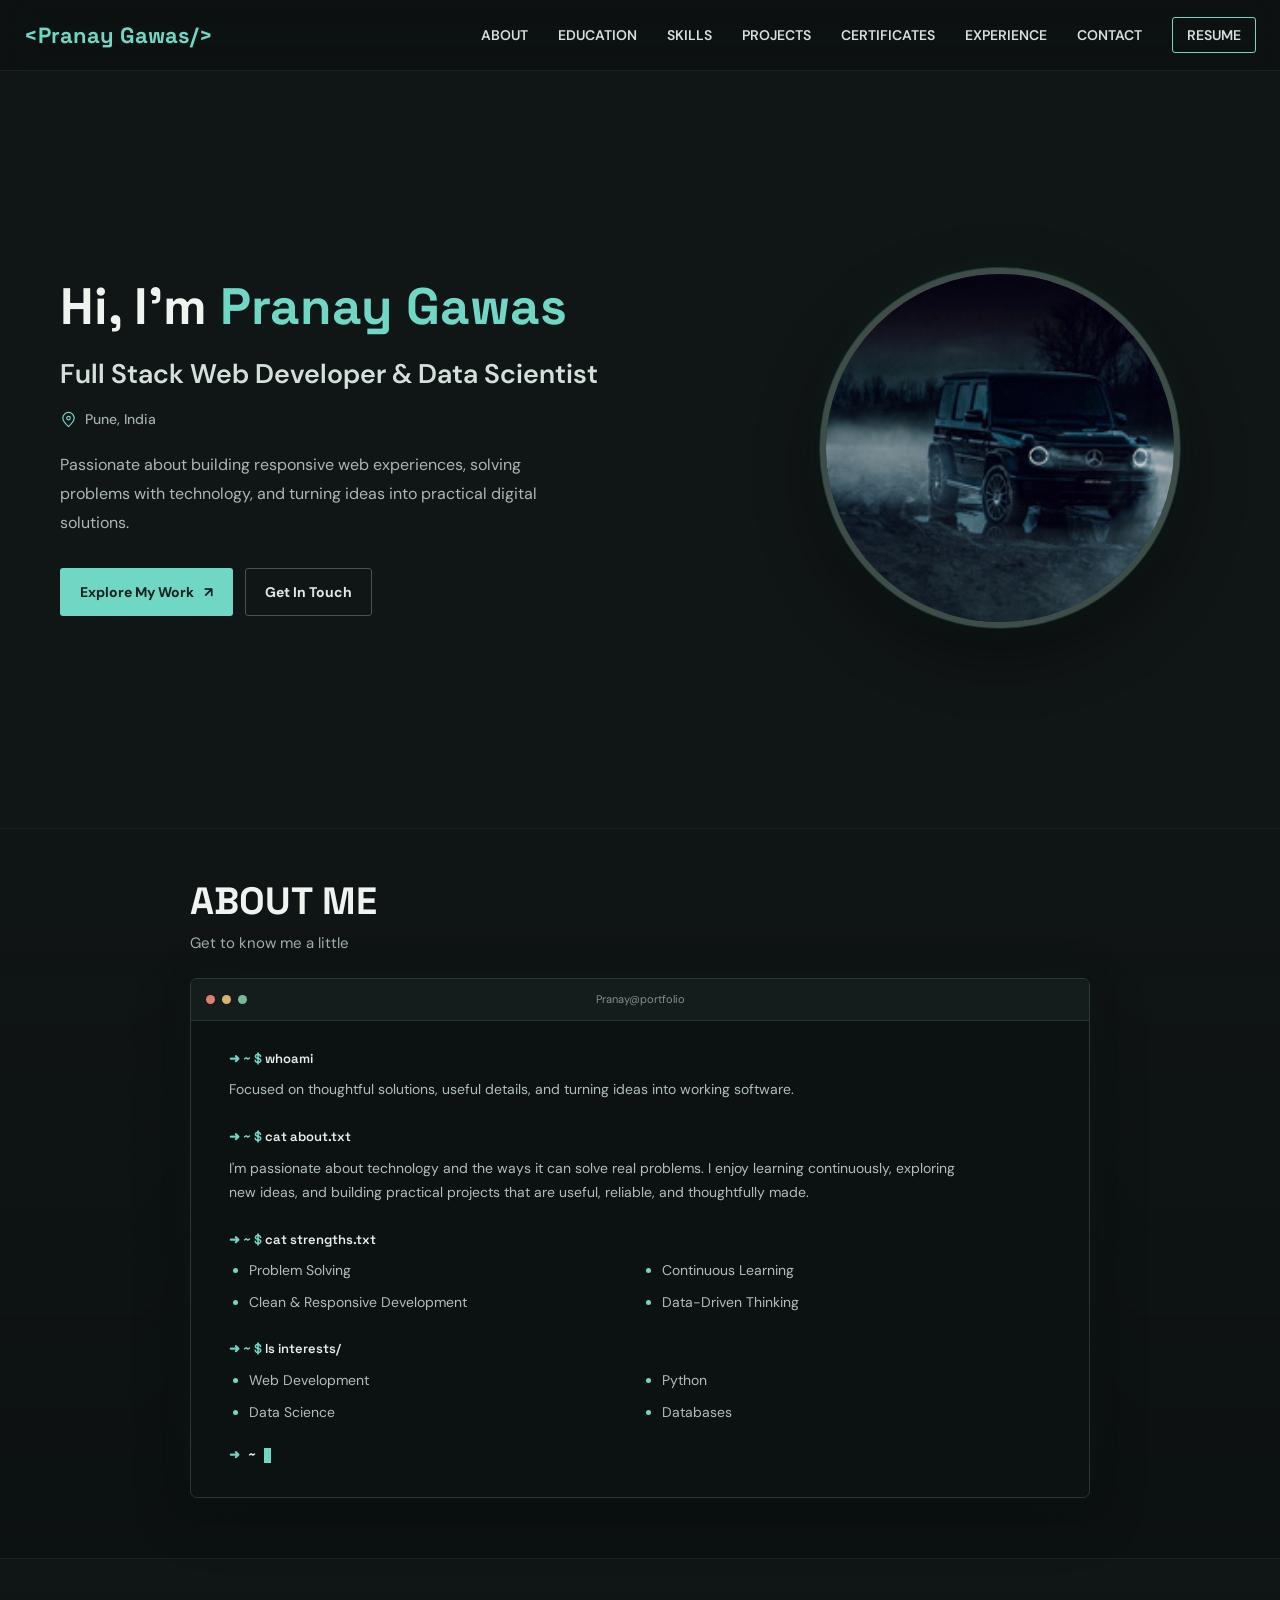
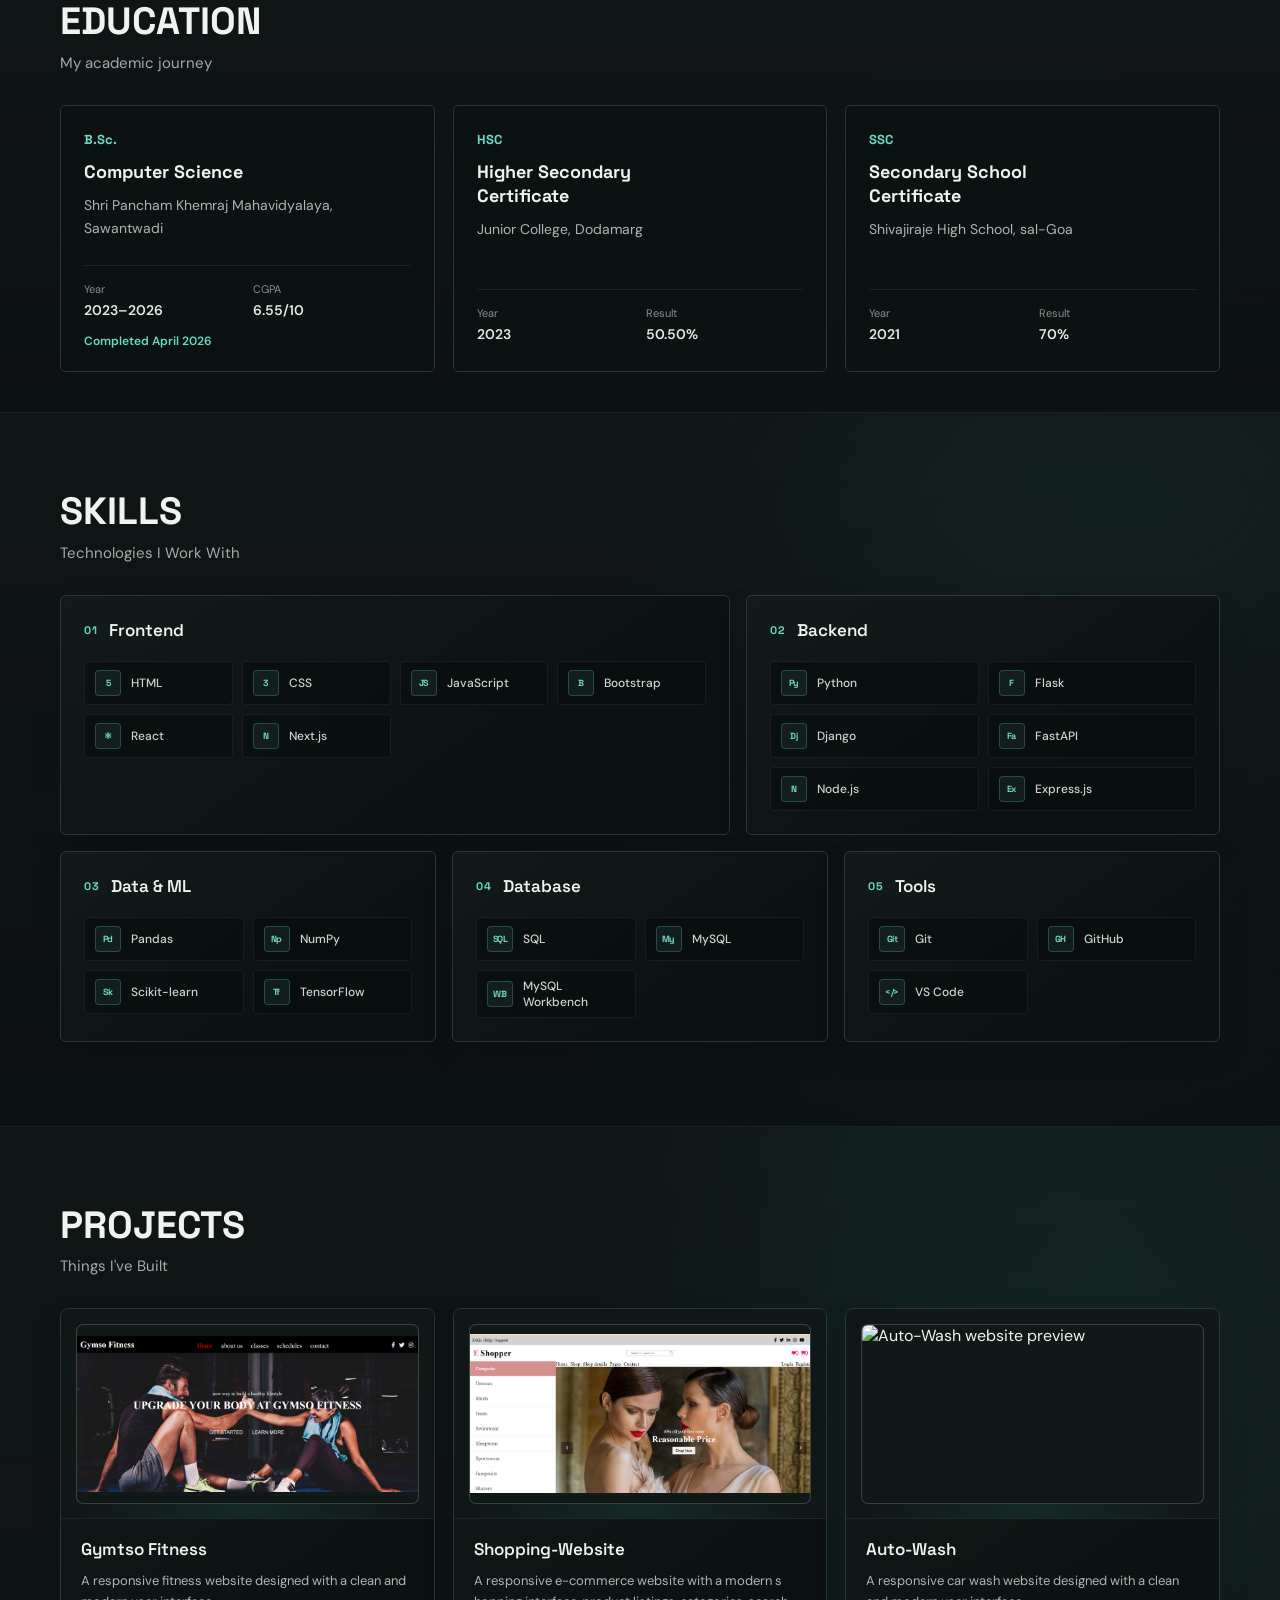
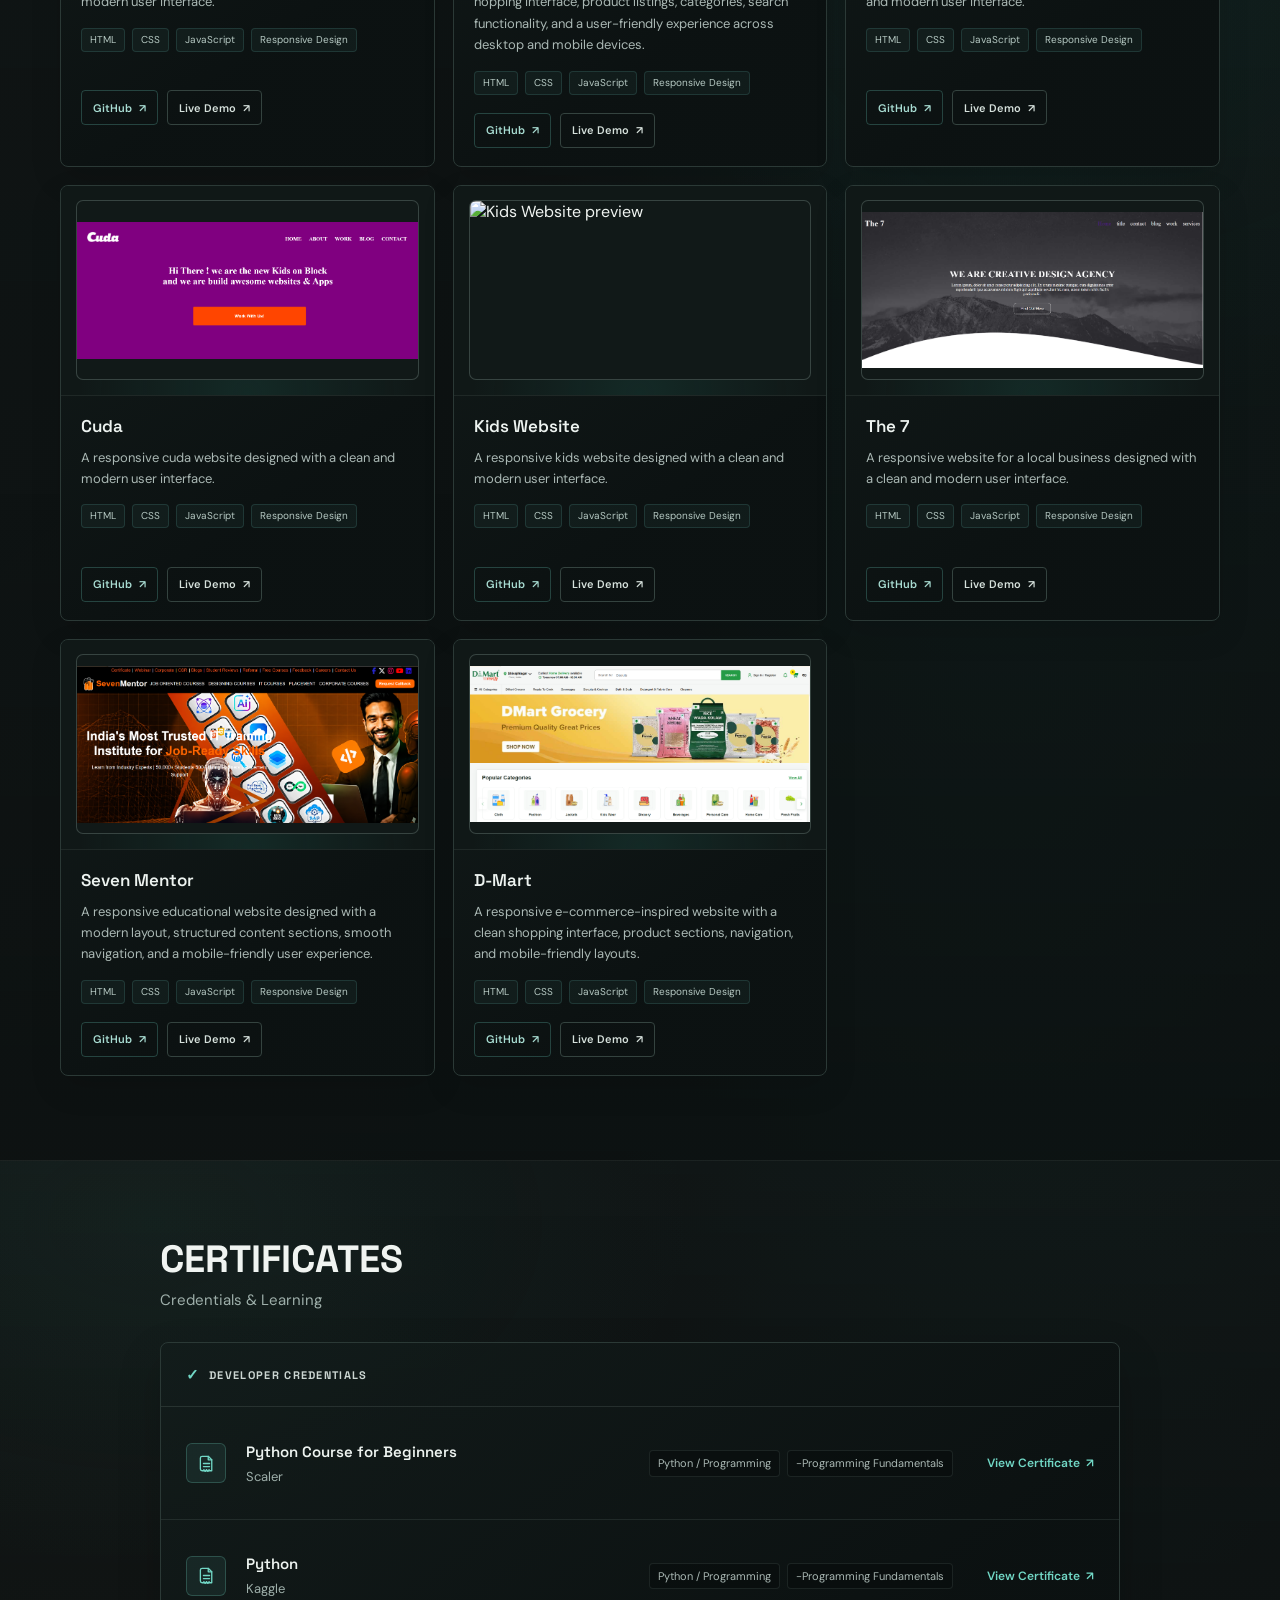
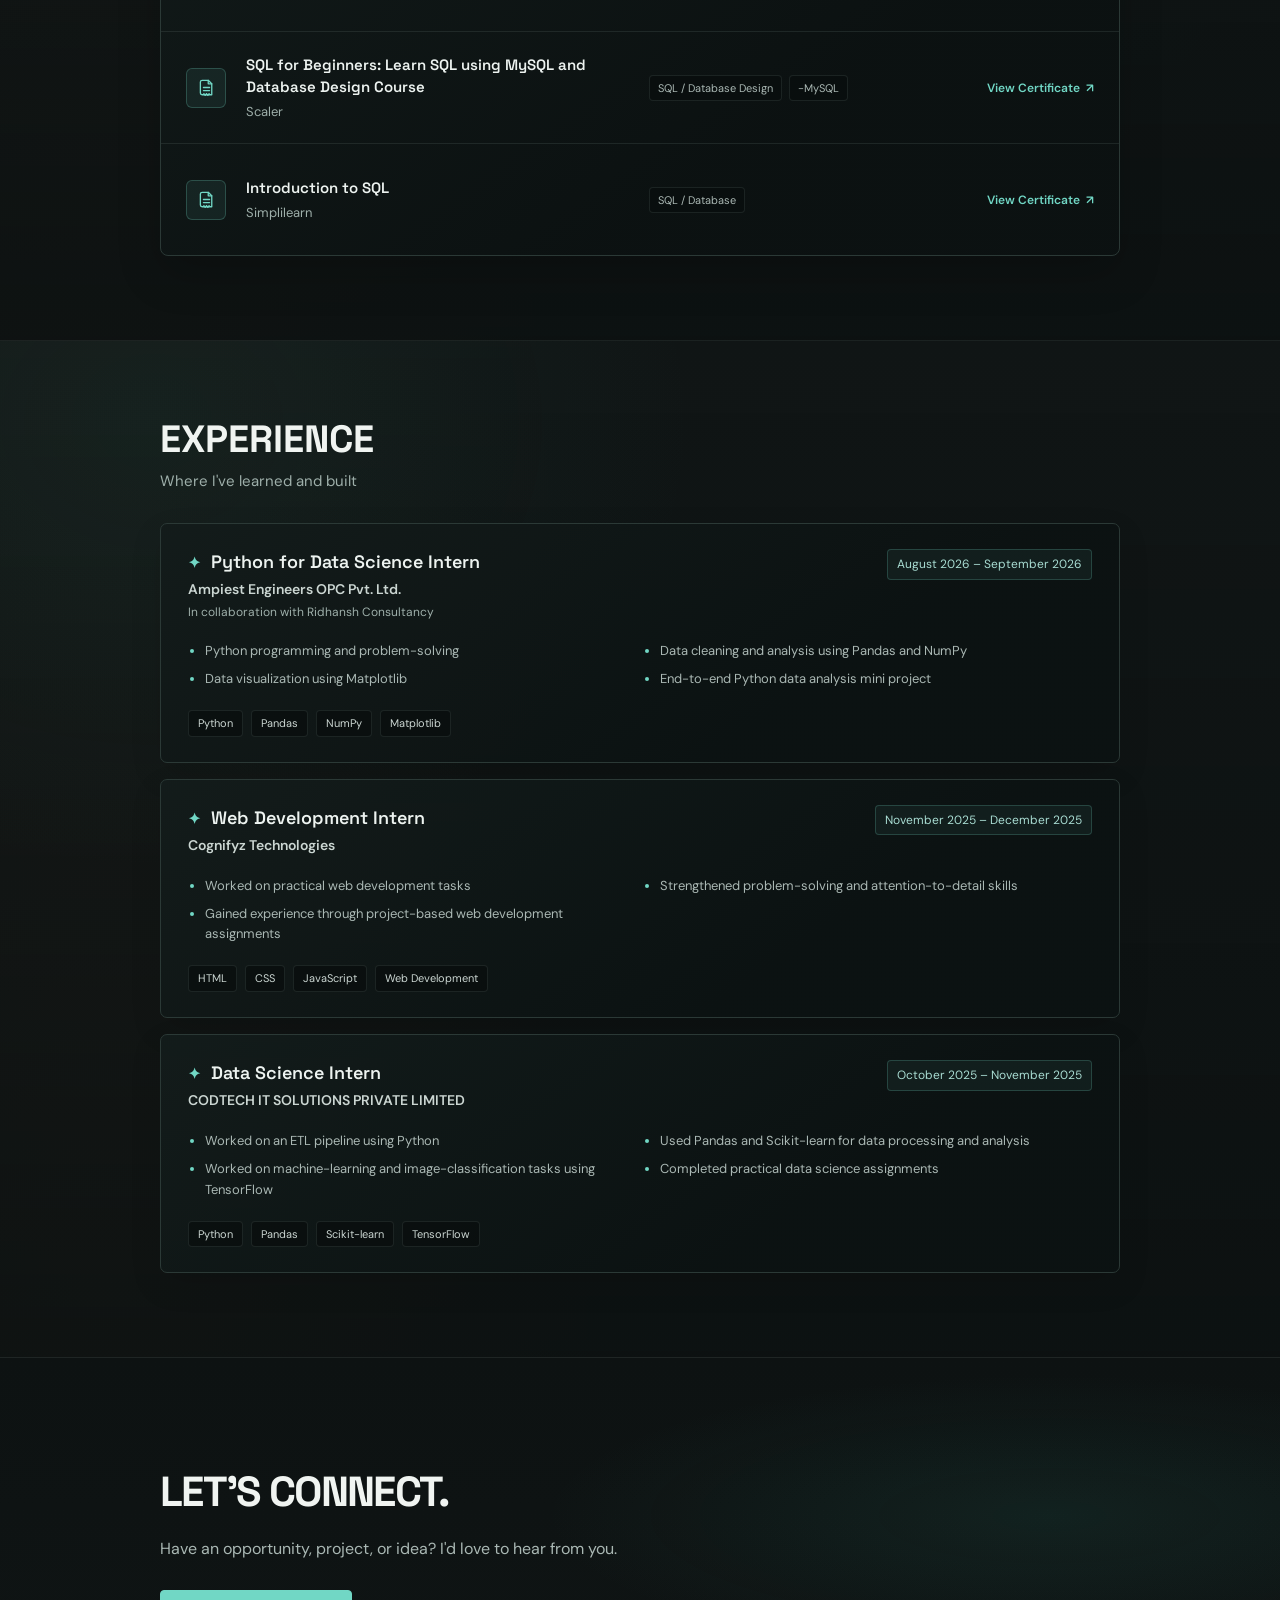
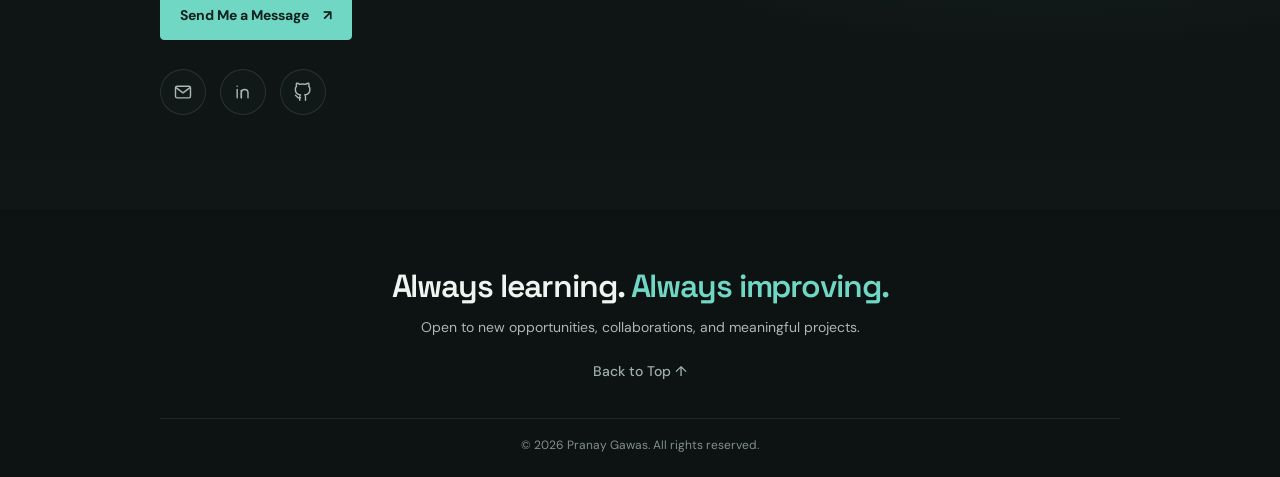
==== index.html @ d8d4eb56 "Add files via upload" ====
<!DOCTYPE html>
<html lang="en">
<head>
    <meta charset="UTF-8">
    <meta name="viewport" content="width=device-width, initial-scale=1.0">
    <title>Pranay Gawas | Full Stack Developer &amp; Data Scientist</title>
    <link rel="stylesheet" href="style.css">
    <link rel="preconnect" href="https://fonts.googleapis.com">
    <link rel="preconnect" href="https://fonts.gstatic.com" crossorigin>
    <link href="https://fonts.googleapis.com/css2?family=DM+Sans:wght@400;500;600;700&family=Space+Grotesk:wght@500;600;700&display=swap" rel="stylesheet">
    <script src="script.js" defer></script>
</head>
<body>
    <header> 
        <nav class="navbar" aria-label="Main navigation">
            <div class="navbar-inner">
                <a class="navbar-brand" href="#home">&lt;Pranay Gawas/&gt;</a>
                <div class="nav-link">
                    <a href="#about">ABOUT</a> 
                    <a href="#education">EDUCATION</a>
                    <a href="#skills">SKILLS</a> 
                    <a href="#projects">PROJECTS</a> 
                    <a href="#certificates">CERTIFICATES</a>
                    <a href="#experience">EXPERIENCE</a> 
                    <a href="#contact">CONTACT</a>
                    <a href="resume.pdf" target="_blank" class="resume-link">RESUME</a> 
                </div>
            </div>
        </nav> 
    </header>
    <main>
        <section class="hero" id="home" aria-labelledby="hero-title">
            <div class="hero-copy">
                <h1 id="hero-title">Hi, I'm <span>Pranay Gawas</span></h1>
                <p class="hero-subtitle">Full Stack Web Developer <span aria-hidden="true">&amp;</span> Data Scientist</p>
                <p class="hero-location">
                    <svg class="location-icon" viewBox="0 0 24 24" aria-hidden="true">
                        <path d="M20 10c0 5-8 12-8 12S4 15 4 10a8 8 0 1 1 16 0Z" />
                        <circle cx="12" cy="10" r="2.5" />
                    </svg>
                    Pune, India
                </p>
                <p class="hero-description">
                    Passionate about building responsive web experiences, solving problems with technology, and turning ideas into practical digital solutions.
                </p>
                <div class="hero-actions">
                    <a class="button button-primary" href="#projects">Explore My Work <span aria-hidden="true">↗</span></a>
                    <a class="button button-secondary" href="#contact">Get In Touch</a>
                </div>
            </div>
            <div class="hero-visual" aria-label="Portrait of Pranay Gawas" role="img">
                <div class="portrait-halo"></div>
                <div class="portrait-frame">
                    <img
                        src="wall.jpg"
                        alt="Professional profile portrait"
                        fetchpriority="high"
                    >
                </div>
                <!-- <span class="portrait-mark" aria-hidden="true"></span> -->
            </div>
        </section>

        <section class="about-section" id="about" aria-labelledby="about-title">
            <div class="about-inner">
                <h2 id="about-title">ABOUT ME</h2>
                <p class="about-subtitle">Get to know me a little</p>
                <div class="terminal-window">
                    <div class="terminal-bar" aria-hidden="true">
                        <span></span>
                        <span></span>
                        <span></span>
                        <p>Pranay@portfolio</p>
                    </div>
                    <div class="terminal-content">
                        <div class="terminal-block">
                            <p class="terminal-command"><span>➜ ~ $</span> whoami</p>
                            <p class="terminal-output">
                                Focused on thoughtful solutions, useful details, and turning ideas into working software.
                            </p>
                        </div>
                        <div class="terminal-block">
                            <p class="terminal-command"><span>➜ ~ $</span> cat about.txt</p>
                            <p class="terminal-output">
                                I'm passionate about technology and the ways it can solve real problems. I enjoy learning continuously, exploring new ideas, and building practical projects that are useful, reliable, and thoughtfully made.
                            </p>
                        </div>
                        <div class="terminal-block">
                            <p class="terminal-command"><span>➜ ~ $</span> cat strengths.txt</p>
                            <ul class="terminal-list">
                                <li>Problem Solving</li>
                                <li>Continuous Learning</li>
                                <li>Clean &amp; Responsive Development</li>
                                <li>Data-Driven Thinking</li>
                            </ul>
                        </div>
                        <div class="terminal-block">
                            <p class="terminal-command"><span>➜ ~ $</span> ls interests/</p>
                            <ul class="terminal-list">
                                <li>Web Development</li>
                                <li>Python</li>
                                <li>Data Science</li>
                                <li>Databases</li>
                            </ul>
                        </div>
                        <p class="terminal-block terminal-prompt"><span aria-hidden="true">➜</span> <span>~</span><span class="terminal-cursor" aria-hidden="true"></span></p>
                    </div>
                </div>
            </div>
        </section>
        
        <section class="education-section" id="education" aria-labelledby="education-title">
            <div class="education-inner">
                <h2 id="education-title">EDUCATION</h2>
                <p class="education-subtitle">My academic journey</p>
                <div class="education-grid">
                        <article class="education-card education-card-featured">
                        <p class="education-level">B.Sc.</p>
                        <h3>Computer Science</h3>
                        <p class="education-institution">Shri Pancham Khemraj Mahavidyalaya, Sawantwadi</p>
                        <div class="education-details">
                            <p><span>Year</span><strong>2023–2026</strong></p>
                            <p><span>CGPA</span><strong>6.55/10</strong></p>
                        </div>
                        <p class="education-completion">Completed April 2026</p>
                    </article>
                          <article class="education-card">
                        <p class="education-level">HSC</p>
                        <h3>Higher Secondary Certificate</h3>
                        <p class="education-institution">Junior College, Dodamarg</p>
                        <div class="education-details">
                            <p><span>Year</span><strong>2023</strong></p>
                            <p><span>Result</span><strong>50.50%</strong></p>
                        </div>
                    </article>
                    <article class="education-card">
                        <p class="education-level">SSC</p>
                        <h3>Secondary School Certificate</h3>
                        <p class="education-institution">Shivajiraje High School, sal-Goa</p>
                        <div class="education-details">
                            <p><span>Year</span><strong>2021</strong></p>
                            <p><span>Result</span><strong>70%</strong></p>
                        </div>
                    </article>    
                </div>
            </div>
        </section>

        <section class="skills-section" id="skills" aria-labelledby="skills-title">
            <div class="skills-inner">
                <div class="skills-heading">
                    <h2 id="skills-title">SKILLS</h2>
                    <p class="skills-subtitle">Technologies I Work With</p>
                </div>
                <div class="skills-grid">
                    <article class="skill-category skill-category-frontend" aria-labelledby="frontend-title">
                        <div class="skill-category-heading">
                            <span class="skill-category-index" aria-hidden="true">01</span>
                            <h3 id="frontend-title">Frontend</h3>
                        </div>
                        <ul class="skill-list">
                            <li class="skill-item"><span class="skill-icon" aria-hidden="true">5</span><span>HTML</span></li>
                            <li class="skill-item"><span class="skill-icon" aria-hidden="true">3</span><span>CSS</span></li>
                            <li class="skill-item"><span class="skill-icon" aria-hidden="true">JS</span><span>JavaScript</span></li>
                            <li class="skill-item"><span class="skill-icon" aria-hidden="true">B</span><span>Bootstrap</span></li>
                            <li class="skill-item"><span class="skill-icon" aria-hidden="true">⚛</span><span>React</span></li>
                            <li class="skill-item"><span class="skill-icon" aria-hidden="true">N</span><span>Next.js</span></li>
                        </ul>
                    </article>
                    <article class="skill-category skill-category-backend" aria-labelledby="backend-title">
                        <div class="skill-category-heading">
                            <span class="skill-category-index" aria-hidden="true">02</span>
                            <h3 id="backend-title">Backend</h3>
                        </div>
                        <ul class="skill-list">
                            <li class="skill-item"><span class="skill-icon" aria-hidden="true">Py</span><span>Python</span></li>
                            <li class="skill-item"><span class="skill-icon" aria-hidden="true">F</span><span>Flask</span></li>
                            <li class="skill-item"><span class="skill-icon" aria-hidden="true">Dj</span><span>Django</span></li>
                            <li class="skill-item"><span class="skill-icon" aria-hidden="true">Fa</span><span>FastAPI</span></li>
                            <li class="skill-item"><span class="skill-icon" aria-hidden="true">N</span><span>Node.js</span></li>
                            <li class="skill-item"><span class="skill-icon" aria-hidden="true">Ex</span><span>Express.js</span></li>
                        </ul>
                    </article>
                    <article class="skill-category skill-category-data" aria-labelledby="data-title">
                        <div class="skill-category-heading">
                            <span class="skill-category-index" aria-hidden="true">03</span>
                            <h3 id="data-title">Data &amp; ML</h3>
                        </div>
                        <ul class="skill-list">
                            <li class="skill-item"><span class="skill-icon" aria-hidden="true">Pd</span><span>Pandas</span></li>
                            <li class="skill-item"><span class="skill-icon" aria-hidden="true">Np</span><span>NumPy</span></li>
                            <li class="skill-item"><span class="skill-icon" aria-hidden="true">Sk</span><span>Scikit-learn</span></li>
                            <li class="skill-item"><span class="skill-icon" aria-hidden="true">Tf</span><span>TensorFlow</span></li>
                        </ul>
                    </article>
                    <article class="skill-category skill-category-database" aria-labelledby="database-title">
                        <div class="skill-category-heading">
                            <span class="skill-category-index" aria-hidden="true">04</span>
                            <h3 id="database-title">Database</h3>
                        </div>
                        <ul class="skill-list">
                            <li class="skill-item"><span class="skill-icon" aria-hidden="true">SQL</span><span>SQL</span></li>
                            <li class="skill-item"><span class="skill-icon" aria-hidden="true">My</span><span>MySQL</span></li>
                            <li class="skill-item"><span class="skill-icon" aria-hidden="true">WB</span><span>MySQL Workbench</span></li>
                        </ul>
                    </article>
                    <article class="skill-category skill-category-tools" aria-labelledby="tools-title">
                        <div class="skill-category-heading">
                            <span class="skill-category-index" aria-hidden="true">05</span>
                            <h3 id="tools-title">Tools</h3>
                        </div>
                        <ul class="skill-list">
                            <li class="skill-item"><span class="skill-icon" aria-hidden="true">Git</span><span>Git</span></li>
                            <li class="skill-item"><span class="skill-icon" aria-hidden="true">GH</span><span>GitHub</span></li>
                            <li class="skill-item"><span class="skill-icon" aria-hidden="true">&lt;/&gt;</span><span>VS Code</span></li>
                        </ul>
                    </article>
                </div>
            </div>
        </section>

        <section class="projects-section" id="projects" aria-labelledby="projects-title">
            <div class="projects-inner">
                <div class="projects-heading">
                    <h2 id="projects-title">PROJECTS</h2>
                    <p class="projects-subtitle">Things I've Built</p>
                </div>
                <div class="projects-grid">
                    <article class="project-card">
                        <div class="project-preview project-preview-gymtso">
                            <img src="img/gymso_fitness.png" alt="Gymtso Fitness website preview" loading="lazy">
                        </div>
                        <div class="project-content">
                            <div class="project-title-row">
                                <h3>Gymtso Fitness</h3>
                            
                            </div>
                            <p>A responsive fitness website designed with a clean and modern user interface.</p>
                            <ul class="project-tags" aria-label="Technologies">
                                <li>HTML</li><li>CSS</li><li>JavaScript</li><li>Responsive Design</li>
                            </ul>
                            <div class="project-actions">
                                <a href="https://github.com/pranay0921/Responsive-web-design/tree/main/Gymtso-Fitnesss" target="_blank" rel="noopener noreferrer">GitHub <span aria-hidden="true">↗</span></a>
                                <a href="https://pranay0921.github.io/Responsive-web-design/Gymtso-Fitnesss/" target="_blank" rel="noopener noreferrer">Live Demo <span aria-hidden="true">↗</span></a>
                            </div>
                        </div>
                    </article>
                    <article class="project-card">
                        <div class="project-preview project-preview-gymtso">
                            <img src="img/shopping-website.png" alt="Shopping Website preview" loading="lazy">
                        </div>
                        <div class="project-content">
                            <div class="project-title-row">
                                <h3>Shopping-Website</h3>
                                
                            </div>
                            <p>A responsive e-commerce website with a modern s
                                hopping interface, product listings, categories, search functionality, and a user-friendly experience across desktop and mobile devices.</p>
                            <ul class="project-tags" aria-label="Technologies">
                                <li>HTML</li><li>CSS</li><li>JavaScript</li><li>Responsive Design</li>
                            </ul>
                            <div class="project-actions">
                                <a href="https://github.com/pranay0921/Responsive-web-design/tree/main/Shopping-website" target="_blank" rel="noopener noreferrer">GitHub <span aria-hidden="true">↗</span></a>
                                <a href="https://pranay0921.github.io/Responsive-web-design/Shopping-website/" target="_blank" rel="noopener noreferrer">Live Demo <span aria-hidden="true">↗</span></a>
                            </div>
                        </div>
                    </article>
                    <article class="project-card">
                        <div class="project-preview project-preview-gymtso">
                            <img src="img/Auto-Wash.png" alt="Auto-Wash website preview" loading="lazy">
                        </div>
                        <div class="project-content">
                            <div class="project-title-row">
                                <h3>Auto-Wash</h3>
                               
                            </div>
                            <p>A responsive car wash website designed with a clean and modern user interface.</p>
                            <ul class="project-tags" aria-label="Technologies">
                                <li>HTML</li><li>CSS</li><li>JavaScript</li><li>Responsive Design</li>
                            </ul>
                            <div class="project-actions">
                                <a href="https://github.com/pranay0921/Responsive-web-design/tree/main/autowash" target="_blank" rel="noopener noreferrer">GitHub <span aria-hidden="true">↗</span></a>
                                <a href="https://pranay0921.github.io/Responsive-web-design/autowash/" target="_blank" rel="noopener noreferrer">Live Demo <span aria-hidden="true">↗</span></a>
                            </div>
                        </div>
                    </article>

                     <article class="project-card">
                        <div class="project-preview project-preview-gymtso">
                            <img src="img/Cuda.png" alt="Cuda website preview" loading="lazy">
                        </div>
                        <div class="project-content">
                            <div class="project-title-row">
                                <h3>Cuda</h3>
                               
                            </div>
                            <p>A responsive cuda website designed with a clean and modern user interface.</p>
                            <ul class="project-tags" aria-label="Technologies">
                                <li>HTML</li><li>CSS</li><li>JavaScript</li><li>Responsive Design</li>
                            </ul>
                            <div class="project-actions">
                                <a href="https://github.com/pranay0921/Responsive-web-design/tree/main/cuda" target="_blank" rel="noopener noreferrer">GitHub <span aria-hidden="true">↗</span></a>
                                <a href="https://pranay0921.github.io/Responsive-web-design/cuda/" target="_blank" rel="noopener noreferrer">Live Demo <span aria-hidden="true">↗</span></a>
                            </div>
                        </div>
                    </article>

                      <article class="project-card">
                        <div class="project-preview project-preview-gymtso">
                            <img src="img/Kids-Website.png" alt="Kids Website preview" loading="lazy">
                        </div>
                        <div class="project-content">
                            <div class="project-title-row">
                                <h3>Kids Website</h3>
                               
                            </div>
                            <p>A responsive kids website designed with a clean and modern user interface.</p>
                            <ul class="project-tags" aria-label="Technologies">
                                <li>HTML</li><li>CSS</li><li>JavaScript</li><li>Responsive Design</li>
                            </ul>
                            <div class="project-actions">
                                <a href="https://github.com/pranay0921/Responsive-web-design/tree/main/kids_website" target="_blank" rel="noopener noreferrer">GitHub <span aria-hidden="true">↗</span></a>
                                <a href="https://pranay0921.github.io/Responsive-web-design/kids_website/" target="_blank" rel="noopener noreferrer">Live Demo <span aria-hidden="true">↗</span></a>
                            </div>
                        </div>
                    </article>

                    
                      <article class="project-card">
                        <div class="project-preview project-preview-gymtso">
                            <img src="img/The-7.png" alt="The 7 preview" loading="lazy">
                        </div>
                        <div class="project-content">
                            <div class="project-title-row">
                                <h3>The 7</h3>
                               
                            </div>
                            <p>A responsive website for a local business designed with a clean and modern user interface.</p>
                            <ul class="project-tags" aria-label="Technologies">
                                <li>HTML</li><li>CSS</li><li>JavaScript</li><li>Responsive Design</li>
                            </ul>
                            <div class="project-actions">
                                <a href="https://github.com/pranay0921/Responsive-web-design/tree/main/The-7" target="_blank" rel="noopener noreferrer">GitHub <span aria-hidden="true">↗</span></a>
                                <a href="https://pranay0921.github.io/Responsive-web-design/The-7/" target="_blank" rel="noopener noreferrer">Live Demo <span aria-hidden="true">↗</span></a>
                            </div>
                        </div>
                    </article>

                          <article class="project-card">
                        <div class="project-preview project-preview-gymtso">
                            <img src="img/seven-mentor.png" alt="Seven Mentor preview" loading="lazy">
                        </div>
                        <div class="project-content">
                            <div class="project-title-row">
                                <h3>Seven Mentor</h3>
                               
                            </div>
                            <p>A responsive educational website designed with a modern layout, structured content sections, smooth navigation, and a mobile-friendly user experience.</p>
                            <ul class="project-tags" aria-label="Technologies">
                                <li>HTML</li><li>CSS</li><li>JavaScript</li><li>Responsive Design</li>
                            </ul>
                            <div class="project-actions">
                                <a href="https://github.com/pranay0921/Responsive-web-design/tree/main/seven_mentor" target="_blank" rel="noopener noreferrer">GitHub <span aria-hidden="true">↗</span></a>
                                <a href="https://pranay0921.github.io/Responsive-web-design/seven_mentor/" target="_blank" rel="noopener noreferrer">Live Demo <span aria-hidden="true">↗</span></a>
                            </div>
                        </div>
                    </article>
                         <article class="project-card">
                        <div class="project-preview project-preview-gymtso">
                            <img src="img/D-mart.png" alt="D-Mart preview" loading="lazy">
                        </div>
                        <div class="project-content">
                            <div class="project-title-row">
                                <h3>D-Mart</h3>
                               
                            </div>
                            <p>A responsive e-commerce-inspired website with a clean shopping interface, product sections, navigation, and mobile-friendly layouts.</p>
                            <ul class="project-tags" aria-label="Technologies">
                                <li>HTML</li><li>CSS</li><li>JavaScript</li><li>Responsive Design</li>
                            </ul>
                            <div class="project-actions">
                                <a href="https://github.com/pranay0921/Responsive-web-design/tree/main/D-mart" target="_blank" rel="noopener noreferrer">GitHub <span aria-hidden="true">↗</span></a>
                                <a href="https://pranay0921.github.io/Responsive-web-design/D-mart/" target="_blank" rel="noopener noreferrer">Live Demo <span aria-hidden="true">↗</span></a>
                            </div>
                        </div>
                    </article>
                </div>
            </div>
        </section>

        <section class="certificates-section" id="certificates" aria-labelledby="certificates-title">
            <div class="certificates-inner">
                <div class="certificates-heading">
                    <h2 id="certificates-title">CERTIFICATES</h2>
                    <p class="certificates-subtitle">Credentials &amp; Learning</p>
                </div>
                <div class="certificates-card">
                    <div class="certificates-card-heading">
                        <span class="credentials-check" aria-hidden="true">✓</span>
                        <h3>DEVELOPER CREDENTIALS</h3>
                    </div>
                    <div class="certificate-list" role="region" aria-label="Certificate list" tabindex="0">
                        <article class="certificate-row">
                            <span class="certificate-icon" aria-hidden="true">
                                <svg viewBox="0 0 24 24" fill="none">
                                    <path d="M7 3.75h7l4 4v12.5H7a2 2 0 0 1-2-2v-12.5a2 2 0 0 1 2-2Z" />
                                    <path d="M14 3.75v4h4M8.5 12h7M8.5 15.5h7" />
                                    <path d="m9 19 1.5 2 1.5-2 1.5 2 1.5-2" />
                                </svg>
                            </span>
                            <div class="certificate-details">
                                <h4>Python Course for Beginners </h4>
                                <p>Scaler</p>
                            </div>
                            <ul class="certificate-tags" aria-label="Technology and topic">
                                <li>Python / Programming</li>
                                <li>-Programming Fundamentals</li>
                            </ul>
                            <a class="certificate-link" href="https://moonshot.scaler.com/s/li/gKNbCs5nh2" target="_blank" rel="noopener noreferrer">
                                View Certificate <span aria-hidden="true">↗</span>
                            </a>
                        </article>
                           <article class="certificate-row">
                            <span class="certificate-icon" aria-hidden="true">
                                <svg viewBox="0 0 24 24" fill="none">
                                    <path d="M7 3.75h7l4 4v12.5H7a2 2 0 0 1-2-2v-12.5a2 2 0 0 1 2-2Z" />
                                    <path d="M14 3.75v4h4M8.5 12h7M8.5 15.5h7" />
                                    <path d="m9 19 1.5 2 1.5-2 1.5 2 1.5-2" />
                                </svg>
                            </span>
                            <div class="certificate-details">
                                <h4>Python</h4>
                                <p>Kaggle</p>
                            </div>
                            <ul class="certificate-tags" aria-label="Technology and topic">
                                <li>Python / Programming</li>
                                <li>-Programming Fundamentals</li>
                            </ul>
                            <a class="certificate-link" href="https://www.kaggle.com/learn/certification/gawaspranay/python" target="_blank" rel="noopener noreferrer">
                                View Certificate <span aria-hidden="true">↗</span>
                            </a>
                        </article>

                           <article class="certificate-row">
                            <span class="certificate-icon" aria-hidden="true">
                                <svg viewBox="0 0 24 24" fill="none">
                                    <path d="M7 3.75h7l4 4v12.5H7a2 2 0 0 1-2-2v-12.5a2 2 0 0 1 2-2Z" />
                                    <path d="M14 3.75v4h4M8.5 12h7M8.5 15.5h7" />
                                    <path d="m9 19 1.5 2 1.5-2 1.5 2 1.5-2" />
                                </svg>
                            </span>
                            <div class="certificate-details">
                                <h4>SQL for Beginners: Learn SQL using MySQL and Database Design Course</h4>
                                <p>Scaler</p>
                            </div>
                            <ul class="certificate-tags" aria-label="Technology and topic">
                                <li>SQL / Database Design</li>
                                <li>-MySQL</li>
                            </ul>
                            <a class="certificate-link" href="https://moonshot.scaler.com/s/li/af3Df8h2Oa" target="_blank" rel="noopener noreferrer">
                                View Certificate <span aria-hidden="true">↗</span>
                            </a>
                        </article>

                        <article class="certificate-row">
                            <span class="certificate-icon" aria-hidden="true">
                                <svg viewBox="0 0 24 24" fill="none">
                                    <path d="M7 3.75h7l4 4v12.5H7a2 2 0 0 1-2-2v-12.5a2 2 0 0 1 2-2Z" />
                                    <path d="M14 3.75v4h4M8.5 12h7M8.5 15.5h7" />
                                    <path d="m9 19 1.5 2 1.5-2 1.5 2 1.5-2" />
                                </svg>
                            </span>
                            <div class="certificate-details">
                                <h4>Introduction to SQL</h4>
                                <p>Simplilearn</p>
                            </div>
                            <ul class="certificate-tags" aria-label="Technology and topic">
                                <li>SQL / Database</li>
                            </ul>
                            <a class="certificate-link" href="https://simpli.app.link/SZ2hgmrVg3b" target="_blank" rel="noopener noreferrer">
                                View Certificate <span aria-hidden="true">↗</span>
                            </a>
                        </article>

                         <article class="certificate-row">
                            <span class="certificate-icon" aria-hidden="true">
                                <svg viewBox="0 0 24 24" fill="none">
                                    <path d="M7 3.75h7l4 4v12.5H7a2 2 0 0 1-2-2v-12.5a2 2 0 0 1 2-2Z" />
                                    <path d="M14 3.75v4h4M8.5 12h7M8.5 15.5h7" />
                                    <path d="m9 19 1.5 2 1.5-2 1.5 2 1.5-2" />
                                </svg>
                            </span>
                            <div class="certificate-details">
                                <h4>Python for Data Science Internship</h4>
                                <p>Ampiest Engineers OPC Pvt. Ltd.</p>
                            </div>
                            <ul class="certificate-tags" aria-label="Technology and topic">
                                <li>Python for Data Science</li>
                                <li>Pandas · NumPy · Matplotlib · Data Analysis</li>
                            </ul>
                            <a class="certificate-link" href="https://www.linkedin.com/in/pranay-gawas-7b9a9a38a/overlay/Position/3036819781/treasury/?profileId=ACoAAF_puP0BUFdfyB2Qv5vhg2QHczv75sZ_tks" target="_blank" rel="noopener noreferrer">
                                View Certificate <span aria-hidden="true">↗</span>
                            </a>
                        </article>
                    </div>
                </div>
            </div>
        </section>

        <section class="experience-section" id="experience" aria-labelledby="experience-title">
            <div class="experience-inner">
                <h2 id="experience-title">EXPERIENCE</h2>
                <p class="experience-subtitle">Where I've learned and built</p>
                <div class="experience-list">
                    <article class="experience-card" aria-labelledby="experience-python-title">
                        <div class="experience-content">
                            <div class="experience-heading">
                                <div>
                                    <h3 id="experience-python-title"><span class="experience-title-mark" aria-hidden="true">✦</span>Python for Data Science Intern</h3>
                                    <p class="experience-organization">Ampiest Engineers OPC Pvt. Ltd.</p>
                                    <p class="experience-collaboration">In collaboration with Ridhansh Consultancy</p>
                                </div>
                                <p class="experience-period">August 2026 – September 2026</p>
                            </div>
                            <ul class="experience-responsibilities">
                                <li>Python programming and problem-solving</li>
                                <li>Data cleaning and analysis using Pandas and NumPy</li>
                                <li>Data visualization using Matplotlib</li>
                                <li>End-to-end Python data analysis mini project</li>
                            </ul>
                            <ul class="experience-technologies" aria-label="Technologies">
                                <li>Python</li>
                                <li>Pandas</li>
                                <li>NumPy</li>
                                <li>Matplotlib</li>
                            </ul>
                        </div>
                    </article>
                    <article class="experience-card" aria-labelledby="experience-web-title">
                        <div class="experience-content">
                            <div class="experience-heading">
                                <div>
                                    <h3 id="experience-web-title"><span class="experience-title-mark" aria-hidden="true">✦</span>Web Development Intern</h3>
                                    <p class="experience-organization">Cognifyz Technologies</p>
                                </div>
                                <p class="experience-period">November 2025 – December 2025</p>
                            </div>
                            <ul class="experience-responsibilities">
                                <li>Worked on practical web development tasks</li>
                                <li>Strengthened problem-solving and attention-to-detail skills</li>
                                <li>Gained experience through project-based web development assignments</li>
                            </ul>
                            <ul class="experience-technologies" aria-label="Technologies">
                                <li>HTML</li>
                                <li>CSS</li>
                                <li>JavaScript</li>
                                <li>Web Development</li>
                            </ul>
                        </div>
                    </article>
                    <article class="experience-card" aria-labelledby="experience-data-title">
                        <div class="experience-content">
                            <div class="experience-heading">
                                <div>
                                    <h3 id="experience-data-title"><span class="experience-title-mark" aria-hidden="true">✦</span>Data Science Intern</h3>
                                    <p class="experience-organization">CODTECH IT SOLUTIONS PRIVATE LIMITED</p>
                                </div>
                                <p class="experience-period">October 2025 – November 2025</p>
                            </div>
                            <ul class="experience-responsibilities">
                                <li>Worked on an ETL pipeline using Python</li>
                                <li>Used Pandas and Scikit-learn for data processing and analysis</li>
                                <li>Worked on machine-learning and image-classification tasks using TensorFlow</li>
                                <li>Completed practical data science assignments</li>
                            </ul>
                            <ul class="experience-technologies" aria-label="Technologies">
                                <li>Python</li>
                                <li>Pandas</li>
                                <li>Scikit-learn</li>
                                <li>TensorFlow</li>
                            </ul>
                        </div>
                    </article>
                </div>
            </div>
        </section>

        <section class="contact-section" id="contact" aria-labelledby="contact-title">
            <div class="contact-inner">
                <div class="contact-layout">
                    <div class="contact-copy">
                        <h2 id="contact-title">LET'S CONNECT.</h2>
                        <p>Have an opportunity, project, or idea? I'd love to hear from you.</p>
                        <a class="contact-button" href="mailto:gawaspranay09@gmail.com">
                            Send Me a Message <span aria-hidden="true">↗</span>
                        </a>
                        <nav class="contact-links" aria-label="Contact links">
                            <a class="contact-icon-link" href="mailto:gawaspranay09@gmail.com" aria-label="Email Pranay" title="Email">
                                <svg viewBox="0 0 24 24" aria-hidden="true">
                                    <rect x="3" y="5" width="18" height="14" rx="2" />
                                    <path d="m4 7 8 6 8-6" />
                                </svg>
                
                            </a>
                            <a class="contact-icon-link" href="https://www.linkedin.com/in/pranay-gawas-7b9a9a38a" target="_blank" rel="noopener noreferrer" aria-label="LinkedIn profile" title="LinkedIn">
                                <svg viewBox="0 0 24 24" aria-hidden="true">
                                    <path d="M5 9v10" />
                                    <path d="M5 5v.01" />
                                    <path d="M10 19v-6a4 4 0 0 1 8 0v6" />
                                    <path d="M10 10v9" />
                                </svg>
                            
                            </a>
                            <a class="contact-icon-link" href="https://github.com/pranay0921" target="_blank" rel="noopener noreferrer" aria-label="GitHub profile" title="GitHub">
                                <svg viewBox="0 0 24 24" aria-hidden="true">
                                    <path d="M9 19c-4.3 1.4-4.3-2.5-6-3m12 6v-3.9a3.4 3.4 0 0 0-.9-2.7c3-.3 6.2-1.5 6.2-6.7a5.2 5.2 0 0 0-1.4-3.6 4.8 4.8 0 0 0-.1-3.6s-1.2-.4-3.8 1.4a13.2 13.2 0 0 0-6.9 0C5.5 1.1 4.3 1.5 4.3 1.5a4.8 4.8 0 0 0-.1 3.6 5.2 5.2 0 0 0-1.4 3.6c0 5.2 3.2 6.4 6.2 6.7a3.4 3.4 0 0 0-.9 2.7V22" />
                                </svg>
    
                            </a>
                        </nav>
                    </div>
                </div>
                <!-- <div class="contact-footer">
                    <span>Pranay Gawas</span>
                    <span>Thanks for stopping by.</span>
                </div> -->
            </div>
        </section>
    </main>
    <footer class="site-footer" aria-labelledby="footer-title">
        <div class="site-footer-inner">
            <div class="site-footer-content">
                <div>
                    <h2 id="footer-title">Always learning. <span>Always improving.</span></h2>
                    <p>Open to new opportunities, collaborations, and meaningful projects.</p>
                </div>
                <a class="back-to-top" href="#home">Back to Top <span aria-hidden="true">↑</span></a>
            </div>
            <div class="site-footer-bottom">
                <p>© 2026 Pranay Gawas. All rights reserved.</p>
            </div>
        </div>
    </footer>
</body>
</html>
---- style.css ----
* {
    margin: 0;
    padding: 0;
    box-sizing: border-box;
}

html {
    scroll-behavior: smooth;
    scroll-padding-top: 82px;
}

body {
    min-width: 320px;
    min-height: 100vh;
    padding-top: 68px;
    background:
        radial-gradient(ellipse at 78% 48%, rgb(13 104 92 / 17%), transparent 34%),
        radial-gradient(ellipse at 8% 92%, rgb(163 106 63 / 8%), transparent 30%),
        #101515;
    color: #f0f4f1;
    font-family: "DM Sans", sans-serif;
}

.navbar {
    position: fixed;
    inset: 0 0 auto;
    z-index: 1000;
    background-color: rgb(12 17 17 / 86%);
    border-bottom: 1px solid rgb(198 220 213 / 8%);
    backdrop-filter: blur(14px);
    -webkit-backdrop-filter: blur(14px);
    transition: background-color 220ms ease, box-shadow 220ms ease, border-color 220ms ease;
}

.navbar.is-scrolled {
    background-color: rgb(8 12 12 / 95%);
    border-bottom-color: rgb(198 220 213 / 13%);
    box-shadow: 0 8px 24px rgb(0 0 0 / 22%);
}

.navbar-inner {
    display: flex;
    align-items: center;
    justify-content: space-between;
    gap: 24px;
    width: min(100%, 1440px);
    margin: 0 auto;
}

.navbar-brand {
    flex: 0 0 auto;
    color: #71d7c5;
    font-family: "Space Grotesk", sans-serif;
    font-size: 22px;
    font-weight: 700;
    text-decoration: none;
    white-space: nowrap;
}




.nav-link {
    display: flex;
    flex-direction: column;
    align-items: center;
    gap: 16px;
    padding: 18px 20px;
}

.nav-link a {
    position: relative;
    color: #d6dfdc;
    text-decoration: none;
    font-size: 12px;
    font-weight: 600;
    transition: color 0.2s ease;
}

.nav-link a:hover {
    color: #71d7c5;
}

.nav-link a::after {
    content: "";
    position: absolute;
    left: 0;
    bottom: -5px;
    width: 0;
    height: 2px;
    background-color: #71d7c5;
    transition: width 0.2s ease;
}

.nav-link a:hover::after {
    width: 100%;
}

.nav-link .resume-link {
    padding: 8px 14px;
    border: 1px solid #71d7c5;
    border-radius: 3px;
}

.nav-link .resume-link::after {
    display: none;
}

.nav-link .resume-link:hover {
    background-color: #71d7c5;
    color: #101515;
}

main {
    overflow: hidden;
}

.hero {
    position: relative;
    display: grid;
    grid-template-columns: minmax(0, 1.1fr) minmax(280px, 0.9fr);
    align-items: center;
    gap: clamp(40px, 7vw, 100px);
    width: min(1160px, calc(100% - 64px));
    min-height: min(760px, calc(100vh - 58px));
    margin: 0 auto;
    padding: 72px 0;
}

.hero-copy {
    position: relative;
    z-index: 1;
    animation: copy-enter 700ms ease both;
}

.hero h1 {
    color: #f0f4f1;
    font-family: "Space Grotesk", sans-serif;
    font-size: clamp(30px, 4vw, 56px);
    font-weight: 700;
    line-height: 1.04;
    white-space: nowrap;
}

.hero h1 span {
    color: #71d7c5;
}

.hero-subtitle {
    margin-top: 21px;
    color: #d3dfdb;
    font-size: clamp(20px, 2.2vw, 27px);
    font-weight: 600;
    line-height: 1.4;
}

.hero-location {
    display: flex;
    align-items: center;
    gap: 8px;
    margin-top: 18px;
    color: #9eafaa;
    font-size: 14px;
    font-weight: 500;
}

.location-icon {
    width: 17px;
    height: 17px;
    fill: none;
    stroke: #71d7c5;
    stroke-linecap: round;
    stroke-linejoin: round;
    stroke-width: 1.7;
}

.hero-description {
    max-width: 530px;
    margin-top: 23px;
    color: #aab8b4;
    font-size: 16px;
    line-height: 1.8;
}

.hero-actions {
    display: flex;
    flex-wrap: wrap;
    gap: 12px;
    margin-top: 30px;
}

.button {
    display: inline-flex;
    min-height: 48px;
    align-items: center;
    justify-content: center;
    gap: 10px;
    padding: 0 19px;
    border: 1px solid transparent;
    border-radius: 3px;
    font-size: 14px;
    font-weight: 700;
    text-decoration: none;
    transition: background-color 180ms ease, color 180ms ease, border-color 180ms ease, transform 180ms ease;
}

.button:hover {
    transform: translateY(-2px);
}

.button:focus-visible,
.nav-link a:focus-visible {
    outline: 3px solid #ed9b58;
    outline-offset: 4px;
}

.button-primary {
    background: #71d7c5;
    color: #10201d;
}

.button-primary:hover {
    background: #8be3d2;
}

.button-secondary {
    border-color: #45544f;
    color: #e1e9e6;
}

.button-secondary:hover {
    border-color: #71d7c5;
    color: #71d7c5;
}

.hero-visual {
    position: relative;
    display: grid;
    width: min(100%, 440px);
    aspect-ratio: 1;
    place-items: center;
    justify-self: end;
    animation: portrait-enter 800ms 100ms ease both;
}

.portrait-halo {
    position: absolute;
    inset: 5%;
    border-radius: 50%;
    background: radial-gradient(circle, rgb(37 132 116 / 31%), rgb(34 99 88 / 17%) 55%, transparent 72%);
    filter: blur(8px);
}

.portrait-frame {
    position: relative;
    width: 82%;
    aspect-ratio: 1;
    overflow: hidden;
    border: 6px solid rgb(222 239 233 / 18%);
    border-radius: 50%;
    background: #1c2926;
    box-shadow: 0 24px 64px rgb(0 0 0 / 40%), 0 0 0 1px rgb(113 215 197 / 19%);
}

.portrait-frame img {
    display: block;
    width: 100%;
    height: 100%;
    object-fit: cover;
    object-position: center 38%;
}

.portrait-mark {
    position: absolute;
    right: 6%;
    bottom: 17%;
    width: 18px;
    height: 18px;
    border: 4px solid #101515;
    border-radius: 50%;
    background: #e99b5b;
}

.education-section {
    padding: 40px 10px 40px;
    border-top: 1px solid rgb(198 220 213 / 8%);
    background: linear-gradient(180deg, rgb(16 21 21 / 38%), rgb(11 16 16 / 74%));
}

.education-inner {
    width: min(1160px, 100%);
    margin: 0 auto;
}


.education-section h2 {
    color: #f0f4f1;
    font-family: "Space Grotesk", sans-serif;
    font-size: clamp(28px, 4vw, 38px);
    line-height: 1.2;
}

.education-subtitle {
    margin-top: 8px;
    color: #9eafaa;
    font-size: 15px;
}

.education-grid {
    display: grid;
    grid-template-columns: repeat(3, minmax(0, 1fr));
    align-items: stretch;
    gap: 18px;
    margin-top: 32px;
}

.education-card {
    position: relative;
    min-width: 0;
    padding: 25px 23px 22px;
    border: 1px solid #2b3936;
    border-radius: 5px;
    background: rgb(12 18 18 / 78%);
    scale: 1;
    transition: opacity 600ms ease, transform 600ms ease, scale 300ms ease, border-color 300ms ease, box-shadow 300ms ease;
}

@media (hover: hover) and (pointer: fine) {
    .education-card:hover {
        z-index: 1;
        scale: 1.04;
        border-color: rgb(113 215 197 / 48%);
        box-shadow: inset 0 2px #71d7c5, 0 14px 38px rgb(0 0 0 / 18%), 0 0 22px rgb(113 215 197 / 14%);
    }

    .education-card-featured:hover {
        box-shadow: inset 0 2px #71d7c5, 0 14px 38px rgb(0 0 0 / 18%), 0 0 22px rgb(113 215 197 / 14%);
    }
}

/* .education-card-featured {
    border-color: rgb(113 215 197 / 48%);
    background: linear-gradient(145deg, rgb(21 39 36 / 96%), rgb(12 18 18 / 92%) 68%);
    box-shadow: inset 0 2px #71d7c5, 0 14px 38px rgb(0 0 0 / 18%);
} */

.education-badge {
    position: absolute;
    top: 17px;
    right: 17px;
    padding: 5px 8px;
    border: 1px solid rgb(113 215 197 / 38%);
    border-radius: 2px;
    color: #71d7c5;
    font-size: 10px;
    font-weight: 700;
}

.education-level {
    margin-bottom: 12px;
    color: #71d7c5;
    font-family: "Space Grotesk", sans-serif;
    font-size: 13px;
    font-weight: 700;
}

.education-card h3 {
    max-width: 250px;
    color: #edf3f0;
    font-family: "Space Grotesk", sans-serif;
    font-size: 18px;
    line-height: 1.35;
}

.education-institution {
    min-height: 48px;
    margin-top: 10px;
    color: #aab8b4;
    font-size: 14px;
    line-height: 1.65;
}

.education-details {
    display: grid;
    grid-template-columns: repeat(2, minmax(0, 1fr));
    gap: 12px;
    margin-top: 23px;
    padding-top: 16px;
    border-top: 1px solid rgb(198 220 213 / 10%);
}

.education-details p {
    display: grid;
    gap: 5px;
}

.education-details span {
    color: #82918c;
    font-size: 11px;
}

.education-details strong {
    color: #e1e9e6;
    font-size: 14px;
    font-weight: 600;
}

.education-completion {
    margin-top: 14px;
    color: #71d7c5;
    font-size: 12px;
    font-weight: 600;
}

.motion-ready .education-section:not(.is-visible) .education-card {
    opacity: 0;
    transform: translateX(-28px);
}

.education-section.is-visible .education-card {
    animation: education-card-enter 650ms ease both;
}

.education-section.is-visible .education-card:nth-child(2) {
    animation-delay: 120ms;
}

.education-section.is-visible .education-card:nth-child(3) {
    animation-delay: 240ms;
}

@keyframes education-card-enter {
    from {
        opacity: 0;
        transform: translateX(-28px);
    }
    to {
        opacity: 1;
        transform: translateX(0);
    }
}

.skills-section {
    padding: 76px 32px 84px;
    border-top: 1px solid rgb(198 220 213 / 8%);
    background:
        radial-gradient(ellipse at 88% 12%, rgb(45 137 120 / 9%), transparent 34%),
        linear-gradient(180deg, rgb(16 21 21 / 38%), rgb(11 16 16 / 74%));
}

.skills-inner {
    width: min(1160px, 100%);
    margin: 0 auto;
}

.skills-heading h2 {
    color: #f0f4f1;
    font-family: "Space Grotesk", sans-serif;
    font-size: clamp(28px, 4vw, 38px);
    line-height: 1.2;
}

.skills-subtitle {
    margin-top: 8px;
    color: #9eafaa;
    font-size: 15px;
}

.skills-grid {
    display: grid;
    grid-template-columns: repeat(12, minmax(0, 1fr));
    align-items: stretch;
    gap: 16px;
    margin-top: 32px;
}

.skill-category {
    min-width: 0;
    scale: 1;
    padding: 23px;
    border: 1px solid #2b3936;
    border-radius: 6px;
    background: linear-gradient(145deg, rgb(19 28 27 / 94%), rgb(12 18 18 / 94%) 68%);
    box-shadow: 0 12px 32px rgb(0 0 0 / 10%);
    transition: opacity 650ms ease, transform 650ms ease, scale 250ms ease, border-color 250ms ease, box-shadow 250ms ease;
}

.skill-category-frontend {
    grid-column: span 7;
}

.skill-category-backend {
    grid-column: span 5;
}

.skill-category-data,
.skill-category-database,
.skill-category-tools {
    grid-column: span 4;
}

.skill-category-heading {
    display: flex;
    align-items: center;
    gap: 11px;
    margin-bottom: 20px;
}

.skill-category-index {
    color: #71d7c5;
    font-family: "Space Grotesk", sans-serif;
    font-size: 11px;
    font-weight: 700;
    letter-spacing: 0.08em;
}

.skill-category h3 {
    color: #edf3f0;
    font-family: "Space Grotesk", sans-serif;
    font-size: 17px;
    font-weight: 600;
}

.skill-list {
    display: grid;
    grid-template-columns: repeat(auto-fit, minmax(min(100%, 138px), 1fr));
    gap: 9px;
    padding: 0;
    list-style: none;
}

.skill-item {
    display: flex;
    min-width: 0;
    min-height: 44px;
    align-items: center;
    gap: 10px;
    padding: 7px 10px;
    border: 1px solid rgb(198 220 213 / 8%);
    border-radius: 4px;
    background: rgb(9 14 14 / 64%);
    color: #cbd6d2;
    font-size: 12px;
    font-weight: 500;
    transition: transform 200ms ease, border-color 200ms ease, background-color 200ms ease, box-shadow 200ms ease;
}

.skill-icon {
    display: inline-grid;
    width: 26px;
    height: 26px;
    flex: 0 0 26px;
    place-items: center;
    border: 1px solid rgb(113 215 197 / 24%);
    border-radius: 4px;
    background: rgb(113 215 197 / 8%);
    color: #71d7c5;
    font-family: "Space Grotesk", sans-serif;
    font-size: 9px;
    font-weight: 700;
    letter-spacing: -0.04em;
}

@media (hover: hover) and (pointer: fine) {
    .skill-category:hover {
        z-index: 1;
        scale: 1.02;
        border-color: rgb(113 215 197 / 48%);
        box-shadow: inset 0 2px #71d7c5, 0 16px 38px rgb(0 0 0 / 22%), 0 0 24px rgb(113 215 197 / 11%);
    }

    .skill-item:hover {
        transform: scale(1.035);
        border-color: rgb(113 215 197 / 40%);
        background: rgb(21 39 36 / 86%);
        box-shadow: 0 0 16px rgb(113 215 197 / 9%);
    }
}

.motion-ready .skills-section:not(.is-visible) .skills-heading h2,
.motion-ready .skills-section:not(.is-visible) .skills-subtitle,
.motion-ready .skills-section:not(.is-visible) .skill-category {
    opacity: 0;
    transform: translateX(-24px);
}

.skills-section.is-visible .skills-heading h2,
.skills-section.is-visible .skills-subtitle,
.skills-section.is-visible .skill-category {
    animation: skills-enter 650ms ease both;
}

.skills-section.is-visible .skills-subtitle {
    animation-delay: 90ms;
}

.skills-section.is-visible .skill-category:nth-child(1) {
    animation-delay: 180ms;
}

.skills-section.is-visible .skill-category:nth-child(2) {
    animation-delay: 290ms;
}

.skills-section.is-visible .skill-category:nth-child(3) {
    animation-delay: 400ms;
}

.skills-section.is-visible .skill-category:nth-child(4) {
    animation-delay: 510ms;
}

.skills-section.is-visible .skill-category:nth-child(5) {
    animation-delay: 620ms;
}

.projects-section {
    padding: 76px 32px 84px;
    border-top: 1px solid rgb(198 220 213 / 8%);
    background:
        radial-gradient(ellipse at 88% 12%, rgb(45 137 120 / 9%), transparent 34%),
        linear-gradient(180deg, rgb(16 21 21 / 38%), rgb(11 16 16 / 74%));
}

.projects-inner {
    width: min(1160px, 100%);
    margin: 0 auto;
}

.projects-heading h2 {
    color: #f0f4f1;
    font-family: "Space Grotesk", sans-serif;
    font-size: clamp(28px, 4vw, 38px);
    line-height: 1.2;
}

.projects-subtitle {
    margin-top: 8px;
    color: #9eafaa;
    font-size: 15px;
}

.projects-grid {
    display: grid;
    grid-template-columns: repeat(3, minmax(0, 1fr));
    align-items: stretch;
    gap: 18px;
    margin-top: 32px;
}

.project-card {
    min-width: 0;
    overflow: hidden;
    border: 1px solid #2b3936;
    border-radius: 8px;
    background: linear-gradient(145deg, rgb(19 28 27 / 96%), rgb(12 18 18 / 98%) 68%);
    box-shadow: 0 12px 32px rgb(0 0 0 / 12%);
    transition: opacity 650ms ease, translate 300ms ease, border-color 300ms ease, box-shadow 300ms ease;
}

.project-preview {
    position: relative;
    display: grid;
    height: 210px;
    overflow: hidden;
    place-items: center;
    border-bottom: 1px solid rgb(198 220 213 / 8%);
    background:
        radial-gradient(ellipse at 50% 100%, rgb(37 132 116 / 16%), transparent 64%),
        #101817;
}

.project-preview-gymtso > img {
    display: block;
    width: 92%;
    height: 86%;
    object-fit: contain;
    border: 1px solid rgb(190 218 210 / 22%);
    border-radius: 7px;
    background: #111918;
}

.preview-browser,
.preview-dashboard,
.preview-ml-window {
    position: relative;
    width: 84%;
    height: 77%;
    overflow: hidden;
    border: 1px solid rgb(190 218 210 / 19%);
    border-radius: 7px;
    background: #111918;
    box-shadow: 0 18px 38px rgb(0 0 0 / 32%);
    transition: transform 500ms cubic-bezier(0.2, 0.7, 0.3, 1);
}

.preview-browser-bar {
    position: relative;
    display: flex;
    height: 23px;
    align-items: center;
    gap: 4px;
    padding: 0 9px;
    border-bottom: 1px solid rgb(190 218 210 / 9%);
    background: #18211f;
}

.preview-browser-bar > span {
    width: 5px;
    height: 5px;
    border-radius: 50%;
    background: #e99b5b;
}

.preview-browser-bar > span:nth-child(2) { background: #71d7c5; }
.preview-browser-bar > span:nth-child(3) { background: #82978f; }

.preview-browser-bar i {
    margin-left: auto;
    color: #81928c;
    font-size: 7px;
    font-style: normal;
}

.preview-portfolio-content {
    position: relative;
    z-index: 1;
    display: flex;
    height: calc(100% - 23px);
    flex-direction: column;
    align-items: flex-start;
    justify-content: center;
    padding: 12px 16px;
}

.preview-eyebrow {
    color: #71d7c5;
    font-size: 6px;
    font-weight: 700;
    letter-spacing: 0.15em;
}

.preview-portfolio-content strong {
    margin-top: 7px;
    color: #edf3f0;
    font-family: "Space Grotesk", sans-serif;
    font-size: clamp(15px, 2vw, 23px);
    line-height: 1.15;
}

.preview-portfolio-content strong em {
    color: #71d7c5;
    font-style: normal;
}

.preview-line {
    width: 72px;
    height: 3px;
    margin-top: 8px;
    border-radius: 3px;
    background: linear-gradient(90deg, #71d7c5 70%, rgb(113 215 197 / 12%) 70%);
}

.preview-cta {
    margin-top: 10px;
    padding: 5px 7px;
    border: 1px solid rgb(113 215 197 / 35%);
    border-radius: 3px;
    color: #bcebe1;
    font-size: 7px;
}

.preview-portfolio-orb {
    position: absolute;
    top: 26%;
    right: 10%;
    width: 76px;
    height: 76px;
    border: 1px solid rgb(113 215 197 / 24%);
    border-radius: 50%;
    background: radial-gradient(circle at 35% 30%, rgb(113 215 197 / 28%), rgb(37 132 116 / 8%) 62%, transparent 70%);
    box-shadow: 0 0 22px rgb(113 215 197 / 10%);
}

.project-preview-analytics {
    background:
        radial-gradient(ellipse at 85% 8%, rgb(81 110 177 / 17%), transparent 45%),
        #10151d;
}

.preview-dashboard {
    display: grid;
    grid-template-columns: 29px minmax(0, 1fr);
    border-color: rgb(153 171 208 / 20%);
    background: #121722;
}

.preview-side {
    display: flex;
    flex-direction: column;
    align-items: center;
    gap: 13px;
    padding: 8px 4px;
    border-right: 1px solid rgb(190 203 228 / 9%);
    background: #10141d;
}

.preview-dash-logo {
    color: #9ba9ff;
    font-size: 12px;
}

.preview-side > span:not(:first-child) {
    width: 9px;
    height: 9px;
    border: 1px solid #697387;
    border-radius: 3px;
}

.preview-side .preview-side-active {
    border-color: #a3a8ff;
    background: rgb(137 143 243 / 38%);
}

.preview-dash-main {
    min-width: 0;
    padding: 11px 10px;
}

.preview-dash-top,
.preview-metrics,
.preview-chart-labels {
    display: flex;
    align-items: center;
    justify-content: space-between;
}

.preview-dash-top b {
    color: #e0e5f0;
    font-size: 8px;
}

.preview-dash-top > span {
    padding: 3px 5px;
    border: 1px solid rgb(190 203 228 / 14%);
    border-radius: 3px;
    color: #9ca7bb;
    font-size: 6px;
}

.preview-metrics {
    gap: 6px;
    margin-top: 9px;
}

.preview-metrics i {
    display: flex;
    min-width: 0;
    flex: 1;
    flex-direction: column;
    gap: 3px;
    padding: 5px;
    border: 1px solid rgb(190 203 228 / 10%);
    border-radius: 4px;
    background: rgb(31 38 54 / 55%);
    font-style: normal;
}

.preview-metrics small,
.preview-prediction small {
    color: #8e9ab0;
    font-size: 5px;
    letter-spacing: 0.07em;
}

.preview-metrics b {
    color: #e7eaf3;
    font-size: 9px;
}

.preview-metrics em {
    color: #71d7c5;
    font-size: 6px;
    font-style: normal;
}

.preview-chart {
    position: relative;
    display: flex;
    height: 51px;
    align-items: center;
    justify-content: space-between;
    margin-top: 7px;
    border-bottom: 1px solid rgb(190 203 228 / 11%);
    background: repeating-linear-gradient(to bottom, transparent 0 14px, rgb(190 203 228 / 8%) 15px);
}

.preview-chart > span {
    z-index: 1;
    width: 4px;
    height: 4px;
    border: 1px solid #a3a8ff;
    border-radius: 50%;
    background: #20263b;
}

.preview-chart svg {
    position: absolute;
    inset: 4px 0 0;
    width: 100%;
    height: 90%;
    overflow: visible;
}

.preview-chart path {
    fill: none;
    stroke: #9ca1ff;
    stroke-width: 2;
    vector-effect: non-scaling-stroke;
}

.preview-chart-labels {
    margin-top: 4px;
    color: #778398;
    font-size: 5px;
}

.project-preview-ml {
    background:
        radial-gradient(ellipse at 12% 100%, rgb(222 142 81 / 12%), transparent 56%),
        #171511;
}

.preview-ml-window {
    border-color: rgb(219 172 119 / 20%);
    background: #191714;
}

.preview-ml-header,
.preview-ml-footer {
    display: flex;
    height: 23px;
    align-items: center;
    justify-content: space-between;
    padding: 0 9px;
    border-bottom: 1px solid rgb(219 172 119 / 12%);
    color: #e9c29c;
    font-size: 6px;
    font-weight: 700;
    letter-spacing: 0.06em;
}

.preview-ml-header > span:last-child {
    color: #95a495;
    font-size: 5px;
}

.preview-ml-header i {
    display: inline-block;
    width: 4px;
    height: 4px;
    border-radius: 50%;
    background: #71d7c5;
}

.preview-ml-body {
    display: grid;
    height: calc(100% - 42px);
    grid-template-columns: 1fr 0.8fr;
    align-items: center;
    gap: 8px;
    padding: 7px 10px;
}

.preview-ml-image {
    position: relative;
    height: 76px;
    overflow: hidden;
    border: 1px solid rgb(219 172 119 / 15%);
    border-radius: 4px;
    background: linear-gradient(180deg, #343c3a, #c78148 76%, #664a37);
}

.preview-sun {
    position: absolute;
    top: 12px;
    right: 22px;
    width: 17px;
    height: 17px;
    border-radius: 50%;
    background: #f3bf7d;
    box-shadow: 0 0 15px rgb(243 191 125 / 60%);
}

.preview-hill {
    position: absolute;
    right: -9px;
    bottom: -16px;
    width: 80%;
    height: 54px;
    border-radius: 50% 50% 0 0;
    background: #384e48;
    transform: rotate(-12deg);
}

.preview-hill-back {
    right: 25px;
    bottom: -23px;
    width: 78%;
    background: #526359;
    transform: rotate(14deg);
}

.preview-hill-front {
    z-index: 1;
    bottom: -31px;
    background: #252f2b;
}

.preview-prediction {
    display: flex;
    flex-direction: column;
    gap: 4px;
}

.preview-prediction strong {
    color: #f0e8dd;
    font-family: "Space Grotesk", sans-serif;
    font-size: 11px;
}

.preview-prediction > span {
    display: flex;
    justify-content: space-between;
    color: #a59b8f;
    font-size: 6px;
}

.preview-prediction > span b {
    color: #e5d4c1;
    font-weight: 500;
}

.preview-prediction > i {
    height: 3px;
    overflow: hidden;
    border-radius: 3px;
    background: rgb(190 173 150 / 16%);
}

.preview-prediction > i em {
    display: block;
    width: 95%;
    height: 100%;
    border-radius: inherit;
    background: #e6a76d;
}

.preview-ml-footer {
    height: 19px;
    justify-content: flex-start;
    border-top: 1px solid rgb(219 172 119 / 12%);
    border-bottom: 0;
    color: #938675;
    font-size: 5px;
}

.project-content {
    display: flex;
    min-height: 224px;
    flex-direction: column;
    padding: 19px 20px 18px;
}

.project-title-row {
    display: flex;
    align-items: flex-start;
    justify-content: space-between;
    gap: 10px;
}

.project-title-row h3 {
    color: #edf3f0;
    font-family: "Space Grotesk", sans-serif;
    font-size: 17px;
    font-weight: 600;
    line-height: 1.4;
}



.project-content > p {
    margin-top: 8px;
    color: #aab8b4;
    font-size: 13px;
    line-height: 1.65;
}

.project-tags {
    display: flex;
    flex-wrap: wrap;
    gap: 7px;
    margin-top: 15px;
    padding: 0;
    list-style: none;
}

.project-tags li {
    padding: 5px 8px;
    border: 1px solid rgb(113 215 197 / 15%);
    border-radius: 4px;
    background: rgb(113 215 197 / 5%);
    color: #b6c9c3;
    font-size: 10px;
    line-height: 1.2;
}

.project-actions {
    display: flex;
    gap: 9px;
    margin-top: auto;
    padding-top: 18px;
}

.project-actions a {
    display: inline-flex;
    min-height: 35px;
    align-items: center;
    justify-content: center;
    gap: 7px;
    padding: 0 11px;
    border: 1px solid #34433f;
    border-radius: 4px;
    color: #d6e1dc;
    font-size: 11px;
    font-weight: 600;
    text-decoration: none;
    transition: border-color 200ms ease, background-color 200ms ease, color 200ms ease, box-shadow 200ms ease;
}

.project-actions a:first-child {
    border-color: rgb(113 215 197 / 25%);
    color: #a8dcd2;
}

.project-actions a:focus-visible {
    outline: 2px solid #71d7c5;
    outline-offset: 3px;
}

@media (hover: hover) and (pointer: fine) {
    .project-card:hover {
        z-index: 1;
        translate: 0 -6px;
        border-color: rgb(113 215 197 / 48%);
        box-shadow: inset 0 2px #71d7c5, 0 18px 40px rgb(0 0 0 / 28%), 0 0 26px rgb(113 215 197 / 13%);
    }

    .project-card:hover .project-preview > * {
        transform: scale(1.045);
    }

    .project-actions a:hover {
        border-color: rgb(113 215 197 / 55%);
        background: rgb(113 215 197 / 8%);
        color: #e1f5f0;
        box-shadow: 0 0 16px rgb(113 215 197 / 9%);
    }
}

.motion-ready .projects-section:not(.is-visible) .projects-heading h2,
.motion-ready .projects-section:not(.is-visible) .projects-subtitle,
.motion-ready .projects-section:not(.is-visible) .project-card {
    opacity: 0;
    transform: translateY(20px);
}

.projects-section.is-visible .projects-heading h2,
.projects-section.is-visible .projects-subtitle,
.projects-section.is-visible .project-card {
    animation: projects-enter 650ms ease both;
}

.projects-section.is-visible .projects-subtitle {
    animation-delay: 80ms;
}

.projects-section.is-visible .project-card:nth-child(1) {
    animation-delay: 160ms;
}

.projects-section.is-visible .project-card:nth-child(2) {
    animation-delay: 270ms;
}

.projects-section.is-visible .project-card:nth-child(3) {
    animation-delay: 380ms;
}

@keyframes projects-enter {
    from {
        opacity: 0;
        transform: translateY(20px);
    }
    to {
        opacity: 1;
        transform: translateY(0);
    }
}

.experience-section {
    padding: 76px 32px 84px;
    border-top: 1px solid rgb(198 220 213 / 8%);
    background:
        radial-gradient(ellipse at 12% 8%, rgb(45 137 120 / 9%), transparent 34%),
        linear-gradient(180deg, rgb(16 21 21 / 38%), rgb(11 16 16 / 74%));
}

.certificates-section {
    padding: 76px 32px 84px;
    border-top: 1px solid rgb(198 220 213 / 8%);
    background:
        radial-gradient(ellipse at 12% 8%, rgb(45 137 120 / 9%), transparent 34%),
        linear-gradient(180deg, rgb(16 21 21 / 38%), rgb(11 16 16 / 74%));
}

.certificates-inner {
    width: min(960px, 100%);
    margin: 0 auto;
}

.certificates-heading h2 {
    color: #f0f4f1;
    font-family: "Space Grotesk", sans-serif;
    font-size: clamp(28px, 4vw, 38px);
    line-height: 1.2;
}

.certificates-subtitle {
    margin-top: 8px;
    color: #9eafaa;
    font-size: 15px;
}

.certificates-card {
    margin-top: 32px;
    overflow: hidden;
    border: 1px solid #2b3936;
    border-radius: 8px;
    background: linear-gradient(145deg, rgb(19 28 27 / 96%), rgb(12 18 18 / 96%) 68%);
    box-shadow: 0 18px 44px rgb(0 0 0 / 18%);
    transition: border-color 250ms ease, box-shadow 250ms ease;
}

.certificates-card-heading {
    display: flex;
    min-height: 64px;
    align-items: center;
    gap: 10px;
    padding: 0 25px;
    border-bottom: 1px solid rgb(198 220 213 / 12%);
}

.credentials-check {
    color: #71d7c5;
    font-size: 15px;
    font-weight: 700;
}

.certificates-card-heading h3 {
    color: #cbd6d2;
    font-family: "Space Grotesk", sans-serif;
    font-size: 11px;
    font-weight: 700;
    letter-spacing: 0.12em;
}

.certificate-list {
    height: 448px;
    overflow-x: hidden;
    overflow-y: auto;
    overscroll-behavior-y: contain;
    direction: ltr;
    scroll-behavior: smooth;
    scrollbar-color: rgb(113 215 197 / 58%) rgb(113 215 197 / 7%);
    scrollbar-width: thin;
}

.certificate-list:focus-visible {
    outline: 2px solid #71d7c5;
    outline-offset: -3px;
}

.certificate-list::-webkit-scrollbar {
    width: 8px;
}

.certificate-list::-webkit-scrollbar-track {
    border-radius: 999px;
    background: rgb(113 215 197 / 7%);
}

.certificate-list::-webkit-scrollbar-thumb {
    border: 2px solid #111918;
    border-radius: 999px;
    background: rgb(113 215 197 / 48%);
}

.certificate-list::-webkit-scrollbar-thumb:hover {
    background: rgb(113 215 197 / 72%);
}

.certificate-row {
    display: grid;
    grid-template-columns: 42px minmax(0, 1.2fr) minmax(140px, 1fr) auto;
    align-items: center;
    gap: 18px;
    min-height: 112px;
    padding: 22px 25px;
    direction: ltr;
    transition: background-color 220ms ease, opacity 600ms ease, transform 600ms ease;
}

.certificate-row + .certificate-row {
    border-top: 1px solid rgb(198 220 213 / 10%);
}

.certificate-icon {
    display: grid;
    width: 40px;
    height: 40px;
    place-items: center;
    border: 1px solid rgb(113 215 197 / 24%);
    border-radius: 6px;
    background: rgb(113 215 197 / 8%);
    color: #71d7c5;
}

.certificate-icon svg {
    width: 21px;
    height: 21px;
    stroke: currentColor;
    stroke-linecap: round;
    stroke-linejoin: round;
    stroke-width: 1.5;
}

.certificate-details {
    min-width: 0;
}

.certificate-details h4 {
    color: #edf3f0;
    font-family: "Space Grotesk", sans-serif;
    font-size: 15px;
    font-weight: 600;
    line-height: 1.45;
}

.certificate-details p {
    margin-top: 4px;
    color: #9eafaa;
    font-size: 13px;
    line-height: 1.5;
}

.certificate-tags {
    display: flex;
    flex-wrap: wrap;
    gap: 7px;
    padding: 0;
    list-style: none;
}

.certificate-tags li {
    padding: 5px 8px;
    border: 1px solid rgb(198 220 213 / 10%);
    border-radius: 4px;
    background: rgb(9 14 14 / 64%);
    color: #aab8b4;
    font-size: 11px;
    line-height: 1.3;
}

.certificate-link {
    display: inline-flex;
    align-items: center;
    gap: 6px;
    color: #71d7c5;
    font-size: 12px;
    font-weight: 600;
    text-decoration: none;
    white-space: nowrap;
    transition: color 180ms ease, gap 180ms ease;
}

.certificate-link:focus-visible {
    outline: 2px solid #ed9b58;
    outline-offset: 4px;
}

@media (hover: hover) and (pointer: fine) {
    .certificates-card:hover {
        border-color: rgb(113 215 197 / 34%);
        box-shadow: inset 0 2px #71d7c5, 0 18px 44px rgb(0 0 0 / 22%);
    }

    .certificate-row:hover {
        background: rgb(113 215 197 / 4%);
    }

    .certificate-link:hover {
        gap: 10px;
        color: #a0ecdf;
    }
}

.motion-ready .certificates-section:not(.is-visible) .certificates-card,
.motion-ready .certificates-section:not(.is-visible) .certificate-row {
    opacity: 0;
    transform: translateX(-24px);
}

.certificates-section.is-visible .certificates-card,
.certificates-section.is-visible .certificate-row {
    animation: certificates-enter 650ms ease-out both;
}

.certificates-section.is-visible .certificate-row {
    animation-delay: 140ms;
}

.certificates-section.is-visible .certificate-row:nth-child(2) {
    animation-delay: 250ms;
}

.certificates-section.is-visible .certificate-row:nth-child(3) {
    animation-delay: 360ms;
}

.certificates-section.is-visible .certificate-row:nth-child(4) {
    animation-delay: 470ms;
}

.certificates-section.is-visible .certificate-row:nth-child(5) {
    animation-delay: 580ms;
}

.certificates-section.is-visible .certificate-row:nth-child(6) {
    animation-delay: 690ms;
}

@keyframes certificates-enter {
    from {
        opacity: 0;
        transform: translateX(-24px);
    }
    to {
        opacity: 1;
        transform: translateX(0);
    }
}

.experience-inner {
    width: min(960px, 100%);
    margin: 0 auto;
}

.experience-section h2 {
    color: #f0f4f1;
    font-family: "Space Grotesk", sans-serif;
    font-size: clamp(28px, 4vw, 38px);
    line-height: 1.2;
}

.experience-subtitle {
    margin-top: 8px;
    color: #9eafaa;
    font-size: 15px;
}

.experience-list {
    display: grid;
    gap: 16px;
    margin-top: 32px;
}

.experience-card {
    min-width: 0;
    padding: 25px 27px;
    border: 1px solid #2b3936;
    border-radius: 7px;
    background: linear-gradient(145deg, rgb(19 28 27 / 94%), rgb(12 18 18 / 94%) 68%);
    box-shadow: 0 12px 32px rgb(0 0 0 / 10%);
    transition: border-color 250ms ease, box-shadow 250ms ease, scale 250ms ease;
}

.experience-content {
    min-width: 0;
}

.experience-heading {
    display: flex;
    align-items: flex-start;
    justify-content: space-between;
    gap: 18px;
}

.experience-heading h3 {
    display: flex;
    align-items: baseline;
    gap: 10px;
    color: #edf3f0;
    font-family: "Space Grotesk", sans-serif;
    font-size: 18px;
    font-weight: 600;
    line-height: 1.4;
}

.experience-title-mark {
    flex: 0 0 auto;
    color: #71d7c5;
    font-size: 15px;
}

.experience-organization {
    margin-top: 5px;
    color: #cbd6d2;
    font-size: 14px;
    font-weight: 600;
    line-height: 1.5;
}

.experience-collaboration {
    margin-top: 3px;
    color: #9eafaa;
    font-size: 12px;
    line-height: 1.5;
}

.experience-period {
    flex: 0 0 auto;
    padding: 6px 9px;
    border: 1px solid rgb(113 215 197 / 22%);
    border-radius: 4px;
    background: rgb(113 215 197 / 6%);
    color: #a8dcd2;
    font-size: 12px;
    line-height: 1.4;
    text-align: right;
}

.experience-responsibilities {
    display: grid;
    gap: 7px 22px;
    grid-template-columns: repeat(2, minmax(0, 1fr));
    margin-top: 20px;
    padding-left: 17px;
    color: #aab8b4;
    font-size: 13px;
    line-height: 1.6;
}

.experience-responsibilities li::marker {
    color: #71d7c5;
}

.experience-technologies {
    display: flex;
    flex-wrap: wrap;
    gap: 8px;
    margin-top: 20px;
    padding: 0;
    list-style: none;
}

.experience-technologies li {
    padding: 5px 9px;
    border: 1px solid rgb(198 220 213 / 10%);
    border-radius: 4px;
    background: rgb(9 14 14 / 64%);
    color: #cbd6d2;
    font-size: 11px;
    line-height: 1.35;
    transition: transform 200ms ease, border-color 200ms ease, box-shadow 200ms ease, color 200ms ease;
}

@media (hover: hover) and (pointer: fine) {
    .experience-card:hover {
        z-index: 1;
        scale: 1.015;
        border-color: rgb(113 215 197 / 48%);
        box-shadow: inset 0 2px #71d7c5, 0 16px 38px rgb(0 0 0 / 22%), 0 0 24px rgb(113 215 197 / 11%);
    }

    .experience-technologies li:hover {
        transform: scale(1.05);
        border-color: rgb(113 215 197 / 48%);
        color: #e1f5f0;
        box-shadow: 0 0 14px rgb(113 215 197 / 18%);
    }
}

.motion-ready .experience-section:not(.is-visible) .experience-card {
    opacity: 0;
    transform: translateX(-24px);
}

.experience-section.is-visible .experience-card {
    animation: experience-card-enter 650ms ease-out both;
}

.experience-section.is-visible .experience-card:nth-child(2) {
    animation-delay: 120ms;
}

.experience-section.is-visible .experience-card:nth-child(3) {
    animation-delay: 240ms;
}

.contact-section {
    padding: 88px 32px 30px;
    border-top: 1px solid rgb(198 220 213 / 8%);
    background:
        radial-gradient(ellipse at 82% 35%, rgb(45 137 120 / 12%), transparent 34%),
        linear-gradient(180deg, #0d1212, #101515);
}

.contact-inner {
    width: min(960px, 100%);
    margin: 0 auto;
}

.contact-layout {
    display: grid;
    grid-template-columns: minmax(0, 1fr);
    padding: 24px 0 64px;
}

.contact-copy h2 {
    color: #f0f4f1;
    font-family: "Space Grotesk", sans-serif;
    font-size: clamp(42px, 8vw, 38px);
    line-height: 1.05;
    letter-spacing: -0.04em;
}

.contact-copy > p {
    max-width: 500px;
    margin-top: 20px;
    color: #aab8b4;
    font-size: 16px;
    line-height: 1.8;
}

.contact-button {
    display: inline-flex;
    min-height: 50px;
    align-items: center;
    gap: 10px;
    margin-top: 27px;
    padding: 0 19px;
    border: 1px solid #71d7c5;
    border-radius: 4px;
    background: #71d7c5;
    color: #10201d;
    font-size: 14px;
    font-weight: 700;
    text-decoration: none;
    transition: background-color 180ms ease, color 180ms ease, transform 180ms ease;
}

.contact-button:hover {
    transform: translateY(-2px);
    background: #8be3d2;
}

.contact-button:focus-visible,
.contact-links a:focus-visible {
    outline: 3px solid #ed9b58;
    outline-offset: 4px;
}

.contact-button > span {
    margin-left: 4px;
}

.contact-links {
    display: flex;
    flex-wrap: wrap;
    align-items: center;
    gap: 14px;
    margin-top: 29px;
}

.contact-icon-link {
    position: relative;
    display: inline-flex;
    width: 46px;
    height: 46px;
    align-items: center;
    justify-content: center;
    border: 1px solid rgb(198 220 213 / 13%);
    border-radius: 50%;
    background: rgb(19 28 27 / 72%);
    color: #aab8b4;
    text-decoration: none;
    transition: color 200ms ease, border-color 200ms ease, background-color 200ms ease, box-shadow 200ms ease, transform 200ms ease;
}

.contact-icon-link svg {
    width: 20px;
    height: 20px;
    fill: none;
    stroke: currentColor;
    stroke-linecap: round;
    stroke-linejoin: round;
    stroke-width: 1.7;
}

.contact-icon-link:hover {
    transform: translateY(-3px) scale(1.06);
    border-color: rgb(113 215 197 / 58%);
    background: rgb(113 215 197 / 9%);
    color: #71d7c5;
    box-shadow: 0 0 20px rgb(113 215 197 / 17%);
}

.contact-icon-link:focus-visible {
    outline: 3px solid #ed9b58;
    outline-offset: 4px;
}


.contact-footer {
    display: flex;
    justify-content: space-between;
    gap: 16px;
    padding-top: 18px;
    border-top: 1px solid rgb(198 220 213 / 10%);
    color: #82918c;
    font-size: 12px;
}

.motion-ready .contact-section:not(.is-visible) .contact-layout,
.motion-ready .contact-section:not(.is-visible) .contact-footer {
    opacity: 0;
    transform: translateY(14px);
}

.contact-layout,
.contact-footer {
    transition: opacity 600ms ease, transform 600ms ease;
}

.contact-section.is-visible .contact-layout,
.contact-section.is-visible .contact-footer {
    opacity: 1;
    transform: translateY(0);
}

.site-footer {
    padding: 58px 32px 24px;
    background: #0d1212;
}

.site-footer-inner {
    width: min(960px, 100%);
    margin: 0 auto;
}

.site-footer-content {
    display: flex;
    align-items: center;
    flex-direction: column;
    gap: 22px;
    padding: 0 0 38px;
    text-align: center;
}

.site-footer-content h2 {
    color: #f0f4f1;
    font-family: "Space Grotesk", sans-serif;
    font-size: clamp(24px, 3vw, 32px);
    font-weight: 600;
    letter-spacing: -0.035em;
    line-height: 1.2;
}

.site-footer-content h2 span {
    color: #71d7c5;
}

.site-footer-content p {
    max-width: 560px;
    margin-top: 10px;
    color: #aab8b4;
    font-size: 14px;
    line-height: 1.7;
}

.back-to-top {
    color: #9eafaa;
    font-size: 14px;
    font-weight: 500;
    text-decoration: none;
    transition: color 180ms ease;
}

.back-to-top:hover {
    color: #a0ebdc;
}

.back-to-top:focus-visible {
    outline: 3px solid #ed9b58;
    outline-offset: 5px;
}

.site-footer-bottom {
    padding-top: 18px;
    border-top: 1px solid rgb(198 220 213 / 10%);
    color: #82918c;
    font-size: 12px;
    text-align: center;
}

@keyframes experience-card-enter {
    from {
        opacity: 0;
        transform: translateX(-24px);
    }
    to {
        opacity: 1;
        transform: translateX(0);
    }
}

@keyframes skills-enter {
    from {
        opacity: 0;
        transform: translateX(-24px);
    }
    to {
        opacity: 1;
        transform: translateX(0);
    }
}

.about-section {
    position: relative;
    padding: 50px 32px 60px;
    border-top: 1px solid rgb(198 220 213 / 8%);
    background: linear-gradient(180deg, rgb(16 21 21 / 38%), rgb(11 16 16 / 74%));
}

.about-inner {
    width: min(900px, 100%);
    margin: 0 auto;
}

.about-section h2 {
    color: #f0f4f1;
    font-family: "Space Grotesk", sans-serif;
    font-size: clamp(28px, 4vw, 38px);
    line-height: 1.2;
}

.about-subtitle {
    margin-top: 8px;
    margin-bottom: 25px;
    color: #9eafaa;
    font-size: 15px;
}

.terminal-window {
    overflow: hidden;
    border: 1px solid #2b3936;
    border-radius: 7px;
    background: rgb(12 18 18 / 92%);
    box-shadow: 0 18px 56px rgb(0 0 0 / 25%), 0 0 36px rgb(45 137 120 / 7%);
}

.terminal-bar {
    position: relative;
    display: flex;
    height: 42px;
    align-items: center;
    gap: 7px;
    padding: 0 15px;
    border-bottom: 1px solid #263330;
    background: #151d1c;
}

.terminal-bar > span {
    width: 9px;
    height: 9px;
    border-radius: 50%;
    background: #596660;
}

.terminal-bar > span:first-child {
    background: #db806f;
}

.terminal-bar > span:nth-child(2) {
    background: #d7b36d;
}

.terminal-bar > span:nth-child(3) {
    background: #76b99b;
}

.terminal-bar p {
    position: absolute;
    left: 50%;
    color: #82918c;
    font-size: 11px;
    transform: translateX(-50%);
}

.terminal-content {
    display: grid;
    gap: 24px;
    padding: 27px clamp(18px, 4vw, 38px) 30px;
    color: #d1dbd7;
    font-size: 14px;
    line-height: 1.75;
}

.terminal-block {
    transition: opacity 650ms ease, transform 650ms ease;
}

.terminal-command {
    margin-bottom: 7px;
    color: #e8efec;
    font-family: "Space Grotesk", monospace;
    font-size: 13px;
    font-weight: 600;
}

.terminal-command > span,
.terminal-prompt > span:first-child {
    color: #71d7c5;
}

.terminal-output {
    max-width: 740px;
    color: #b0bfba;
}

.terminal-list {
    display: grid;
    grid-template-columns: repeat(2, minmax(0, 1fr));
    gap: 7px 24px;
    padding-left: 20px;
    color: #b0bfba;
}

.terminal-list li::marker {
    color: #71d7c5;
}

.terminal-prompt {
    display: flex;
    min-height: 24px;
    align-items: center;
    gap: 8px;
    margin-top: -5px;
    color: #e8efec;
    font-family: "Space Grotesk", monospace;
    font-size: 13px;
    font-weight: 600;
}

.terminal-cursor {
    display: inline-block;
    width: 7px;
    height: 15px;
    background: #71d7c5;
    animation: cursor-blink 1.1s steps(2, start) infinite;
}

.motion-ready .about-section:not(.is-visible) .terminal-block {
    opacity: 0;
    transform: translateX(-18px);
}

.about-section.is-visible .terminal-block:nth-child(2) {
    transition-delay: 90ms;
}

.about-section.is-visible .terminal-block:nth-child(3) {
    transition-delay: 180ms;
}

.about-section.is-visible .terminal-block:nth-child(4) {
    transition-delay: 270ms;
}

.about-section.is-visible .terminal-block:nth-child(5) {
    transition-delay: 360ms;
}

@keyframes cursor-blink {
    to { visibility: hidden; }
}

@keyframes copy-enter {
    from { opacity: 0; transform: translateY(14px); }
    to { opacity: 1; transform: translateY(0); }
}

@keyframes portrait-enter {
    from { opacity: 0; transform: translateY(12px) scale(0.98); }
    to { opacity: 1; transform: translateY(0) scale(1); }
}

@media (min-width: 768px) {
    .navbar-inner {
        padding: 0 24px;
    }

    .nav-link {
        flex-direction: row;
        justify-content: flex-end;
        gap: 20px;
        padding: 16px 24px;
    }
}

@media (max-width: 1023px) {
    .navbar-inner {
        gap: 16px;
        padding: 0 16px;
    }

    .nav-link {
        flex: 1 1 auto;
        min-width: 0;
        justify-content: flex-start;
        gap: 18px;
        overflow-x: auto;
        scrollbar-width: none;
    }

    .nav-link::-webkit-scrollbar {
        display: none;
    }

    .nav-link a {
        flex: 0 0 auto;
    }

    .projects-grid {
        grid-template-columns: repeat(2, minmax(0, 1fr));
    }
}

@media (min-width: 1024px) {
    .nav-link {
        gap: 30px;
        padding: 17px 0;
    }

    .nav-link a {
        font-size: 14px;
    }
}

@media (max-width: 1023px) {
    .certificate-list {
        height: 880px;
    }

    .certificate-row {
        min-height: 220px;
        grid-template-columns: 40px minmax(0, 1fr);
        gap: 13px;
        padding: 20px;
    }

    .certificate-tags,
    .certificate-link {
        grid-column: 2;
    }

    .certificate-tags {
        margin-top: -3px;
    }

    .certificate-link {
        justify-self: start;
    }
}

@media (max-width: 767px) {
    .navbar-inner {
        gap: 12px;
        padding: 0 12px;
    }

    .navbar-brand {
        font-size: 12px;
    }

    .nav-link {
        flex-direction: row;
        justify-content: flex-start;
        flex: 1 1 auto;
        min-width: 0;
        flex-wrap: nowrap;
        overflow-x: auto;
        overscroll-behavior-inline: contain;
        scrollbar-width: none;
        padding: 18px 0;
    }

    .nav-link::-webkit-scrollbar {
        display: none;
    }

    .nav-link a {
        flex: 0 0 auto;
    }

    .hero {
        grid-template-columns: minmax(0, 1fr);
        gap: 38px;
        width: min(100% - 40px, 520px);
        min-height: auto;
        padding: 58px 0 46px;
    }

    .hero h1 {
        white-space: normal;
    }

    .hero-visual {
        width: min(76vw, 330px);
        justify-self: center;
        grid-row: 2;
    }

    .about-section {
        padding: 70px 20px 82px;
    }

    .education-section {
        padding: 70px 20px 82px;
    }

    .skills-section {
        padding: 70px 20px 82px;
    }

    .projects-section {
        padding: 70px 20px 82px;
    }

    .experience-section {
        padding: 70px 20px 82px;
    }

    .certificates-section {
        padding: 70px 20px 82px;
    }

    .certificates-card-heading {
        padding: 0 20px;
    }

    .contact-section {
        padding: 70px 20px 24px;
    }

    .contact-layout {
        padding-bottom: 48px;
    }

    .education-grid {
        grid-template-columns: repeat(2, minmax(0, 1fr));
    }

    .projects-grid {
        grid-template-columns: repeat(2, minmax(0, 1fr));
    }

    .skill-category-frontend,
    .skill-category-backend,
    .skill-category-data,
    .skill-category-database,
    .skill-category-tools {
        grid-column: span 6;
    }
}

@media (max-width: 560px) {
    .site-footer {
        padding: 30px 22px 24px;
    }

    .site-footer-content {
        gap: 20px;
        padding-bottom: 30px;
    }

    .contact-copy h2 {
        font-size: clamp(38px, 11vw, 54px);
    }

    .contact-footer {
        flex-direction: column;
        gap: 8px;
    }

    .education-grid {
        grid-template-columns: minmax(0, 1fr);
    }

    .projects-grid {
        grid-template-columns: minmax(0, 1fr);
    }

    .project-preview {
        height: 225px;
    }

    .skills-grid {
        grid-template-columns: minmax(0, 1fr);
    }

    .experience-card {
        padding: 21px 17px;
    }

    .certificate-row {
        padding: 20px 18px;
    }

    .experience-heading {
        flex-direction: column;
        gap: 10px;
    }

    .experience-period {
        text-align: left;
    }

    .experience-responsibilities {
        grid-template-columns: minmax(0, 1fr);
    }

    .skill-category-frontend,
    .skill-category-backend,
    .skill-category-data,
    .skill-category-database,
    .skill-category-tools {
        grid-column: auto;
    }
}

@media (max-width: 420px) {
    .nav-link {
        gap: 13px;
    }

    .nav-link a {
        font-size: 11px;
    }

    .hero h1 {
        font-size: clamp(36px, 9vw, 48px);
    }

    .hero-actions {
        align-items: stretch;
        flex-direction: column;
    }

    .terminal-content {
        gap: 21px;
        font-size: 13px;
    }

    .terminal-list {
        grid-template-columns: minmax(0, 1fr);
        gap: 4px;
    }

    .skill-category {
        padding: 20px 17px;
    }
}

@media (prefers-reduced-motion: reduce) {
    *,
    *::before,
    *::after {
        scroll-behavior: auto !important;
        animation-duration: 0.01ms !important;
        animation-iteration-count: 1 !important;
        transition-duration: 0.01ms !important;
    }

    .motion-ready .about-section:not(.is-visible) .terminal-block {
        opacity: 1;
        transform: none;
    }

    .motion-ready .skills-section:not(.is-visible) .skills-heading h2,
    .motion-ready .skills-section:not(.is-visible) .skills-subtitle,
    .motion-ready .skills-section:not(.is-visible) .skill-category {
        opacity: 1;
        transform: none;
    }

    .motion-ready .experience-section:not(.is-visible) .experience-card {
        opacity: 1;
        transform: none;
    }

    .motion-ready .certificates-section:not(.is-visible) .certificates-card,
    .motion-ready .certificates-section:not(.is-visible) .certificate-row {
        opacity: 1;
        transform: none;
    }

    .motion-ready .projects-section:not(.is-visible) .projects-heading h2,
    .motion-ready .projects-section:not(.is-visible) .projects-subtitle,
    .motion-ready .projects-section:not(.is-visible) .project-card {
        opacity: 1;
        transform: none;
    }

    .motion-ready .contact-section:not(.is-visible) .contact-layout,
    .motion-ready .contact-section:not(.is-visible) .contact-footer {
        opacity: 1;
        transform: none;
    }
}
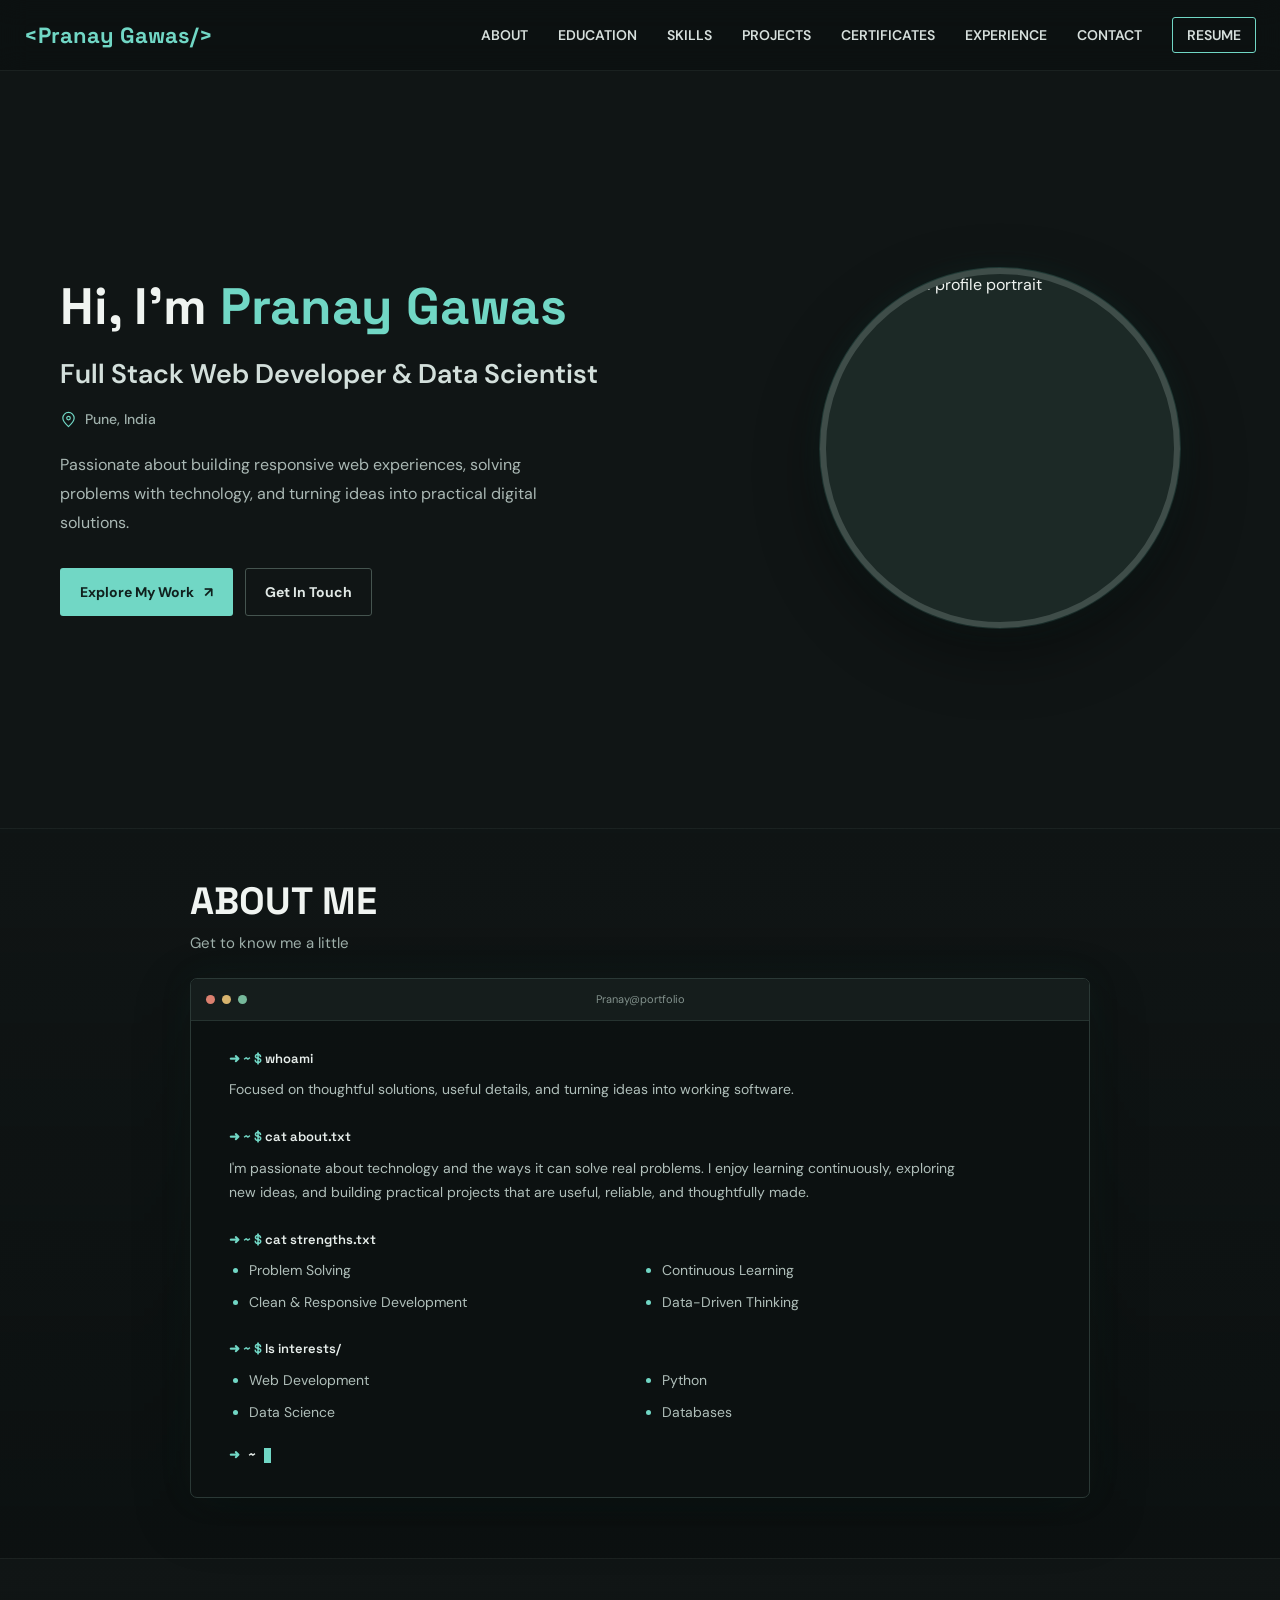
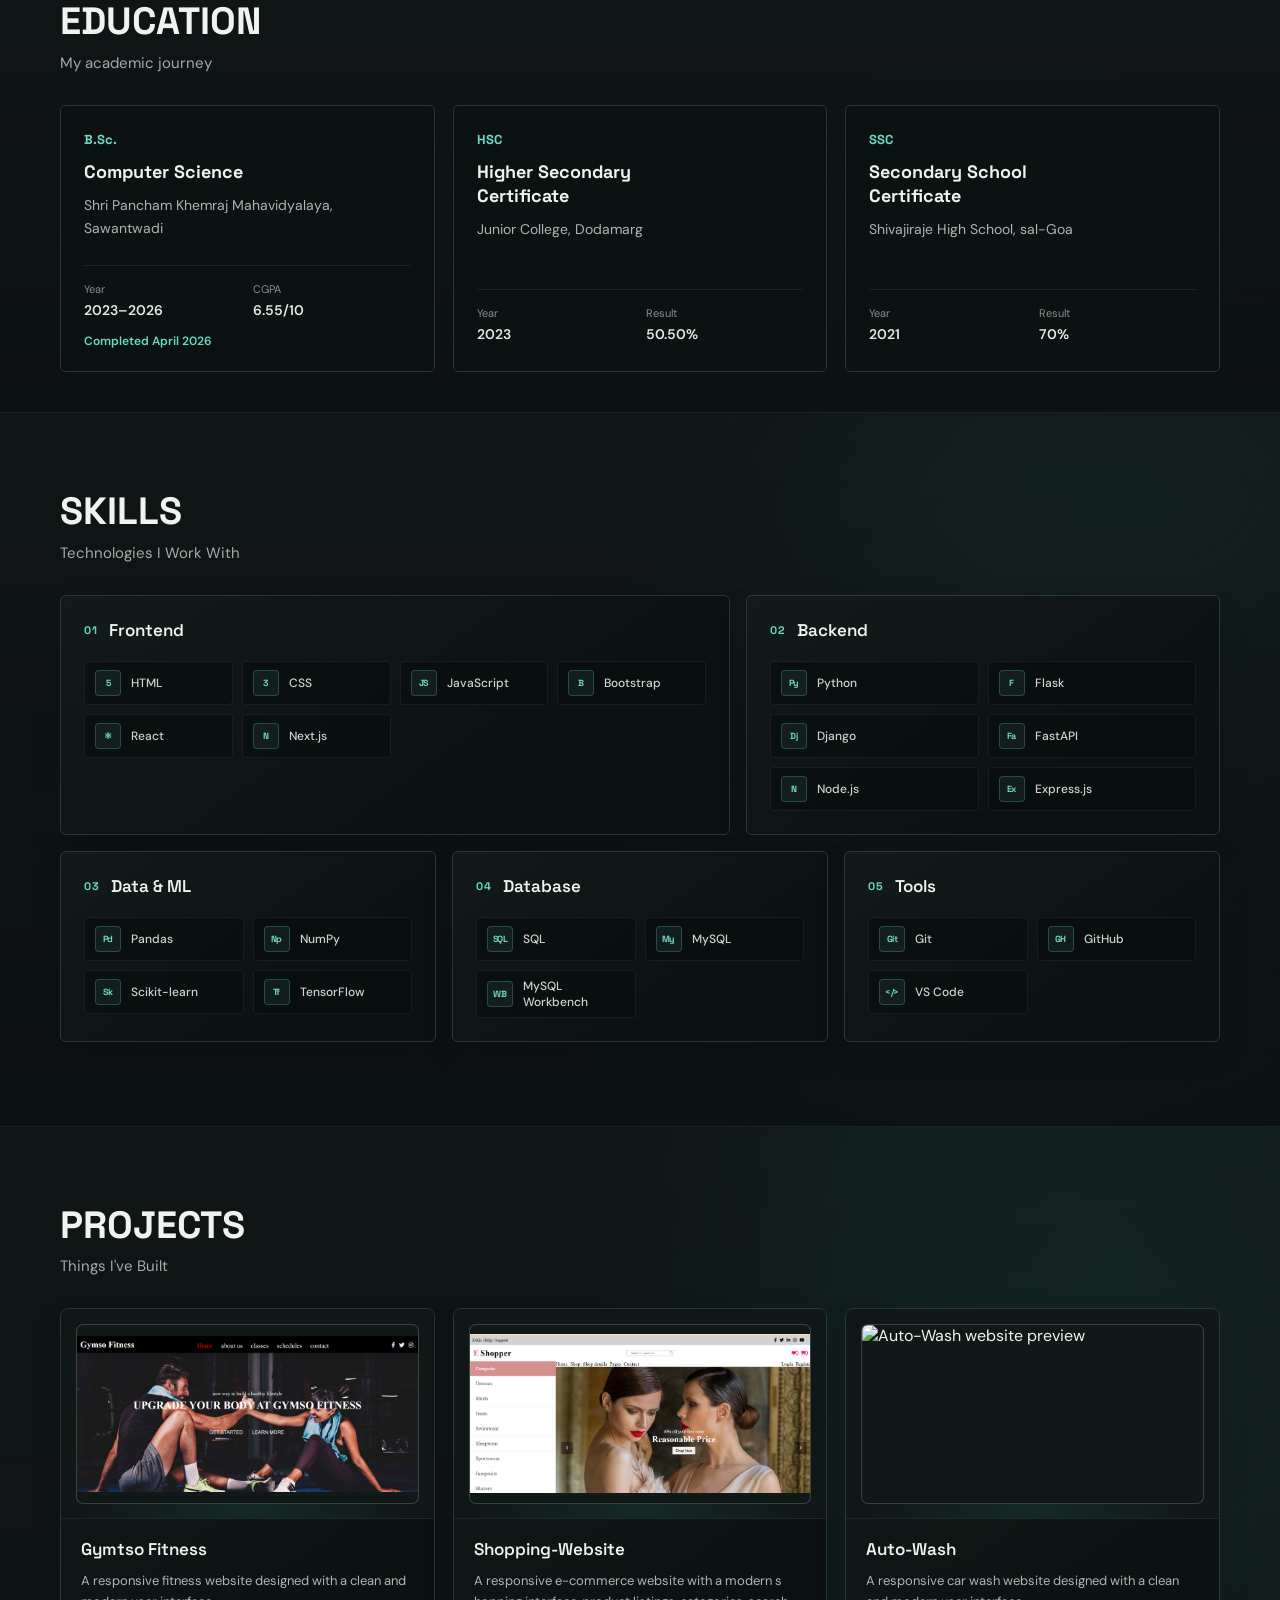
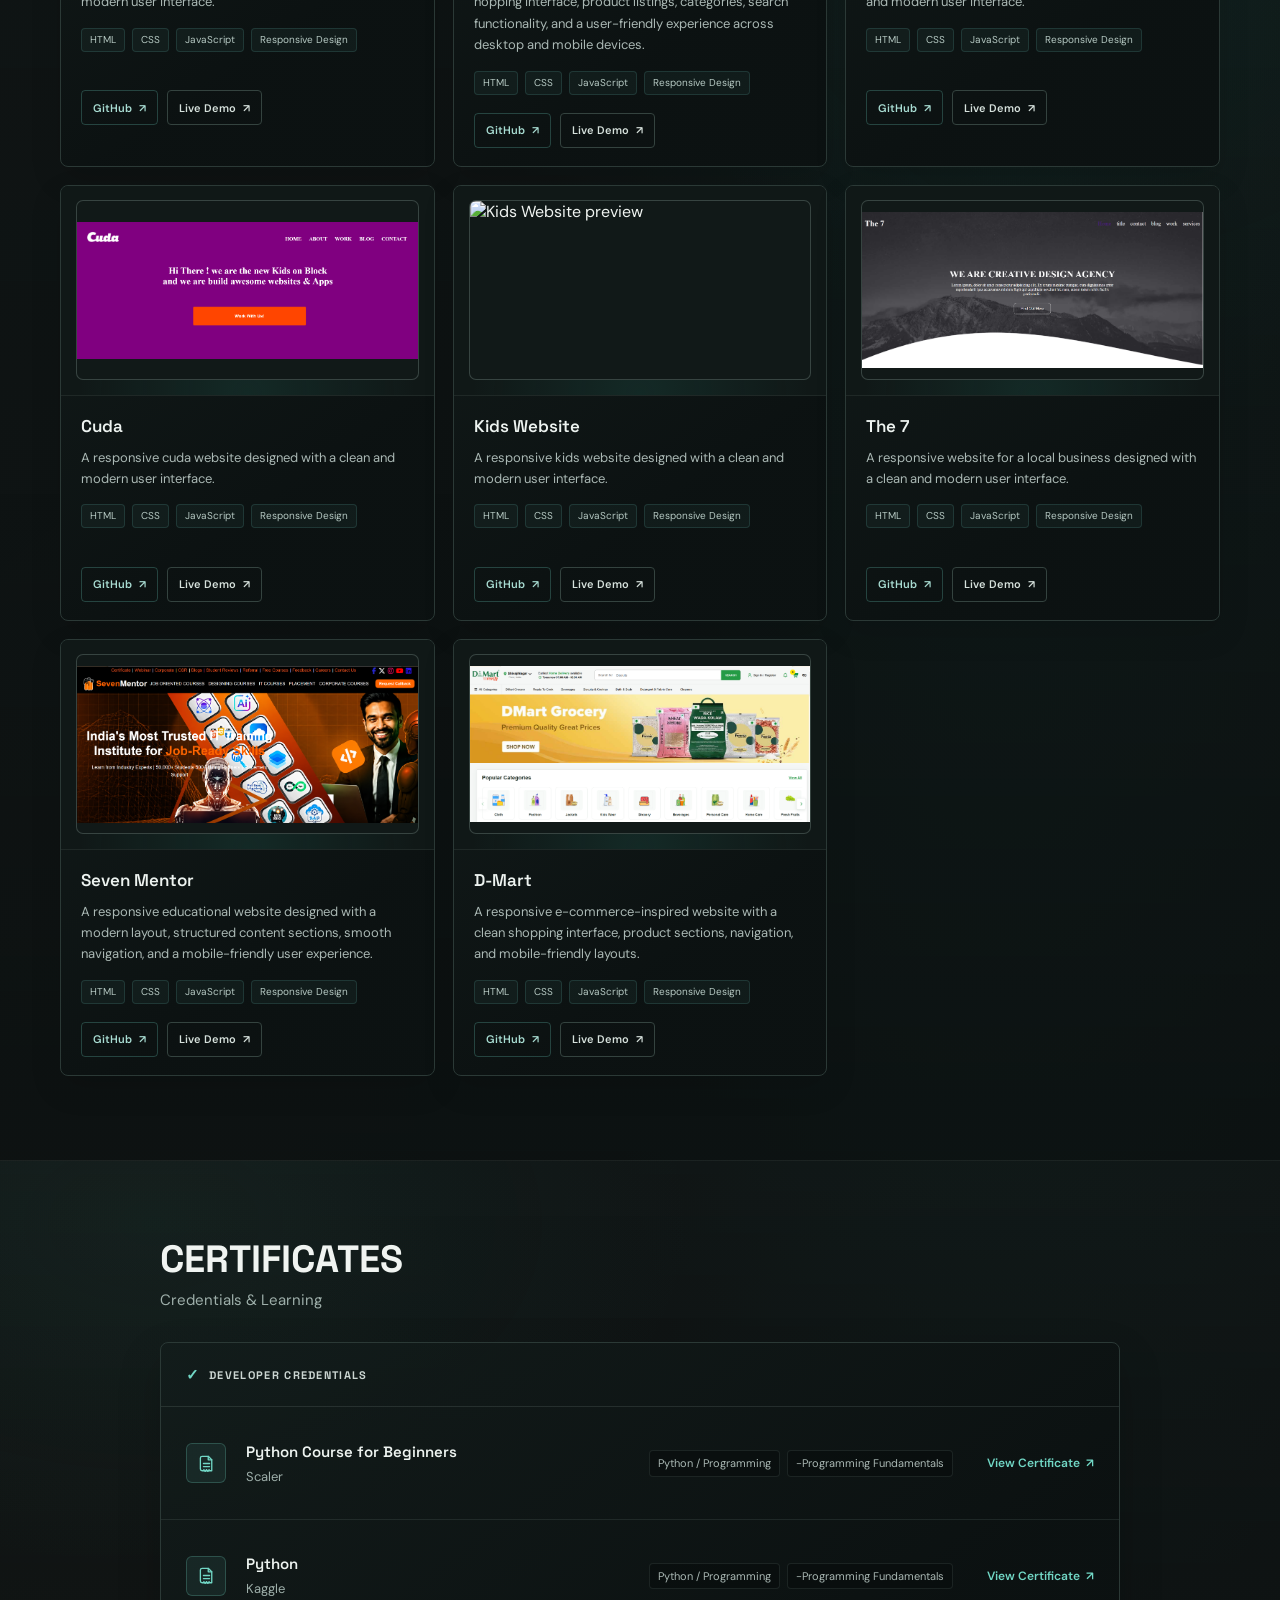
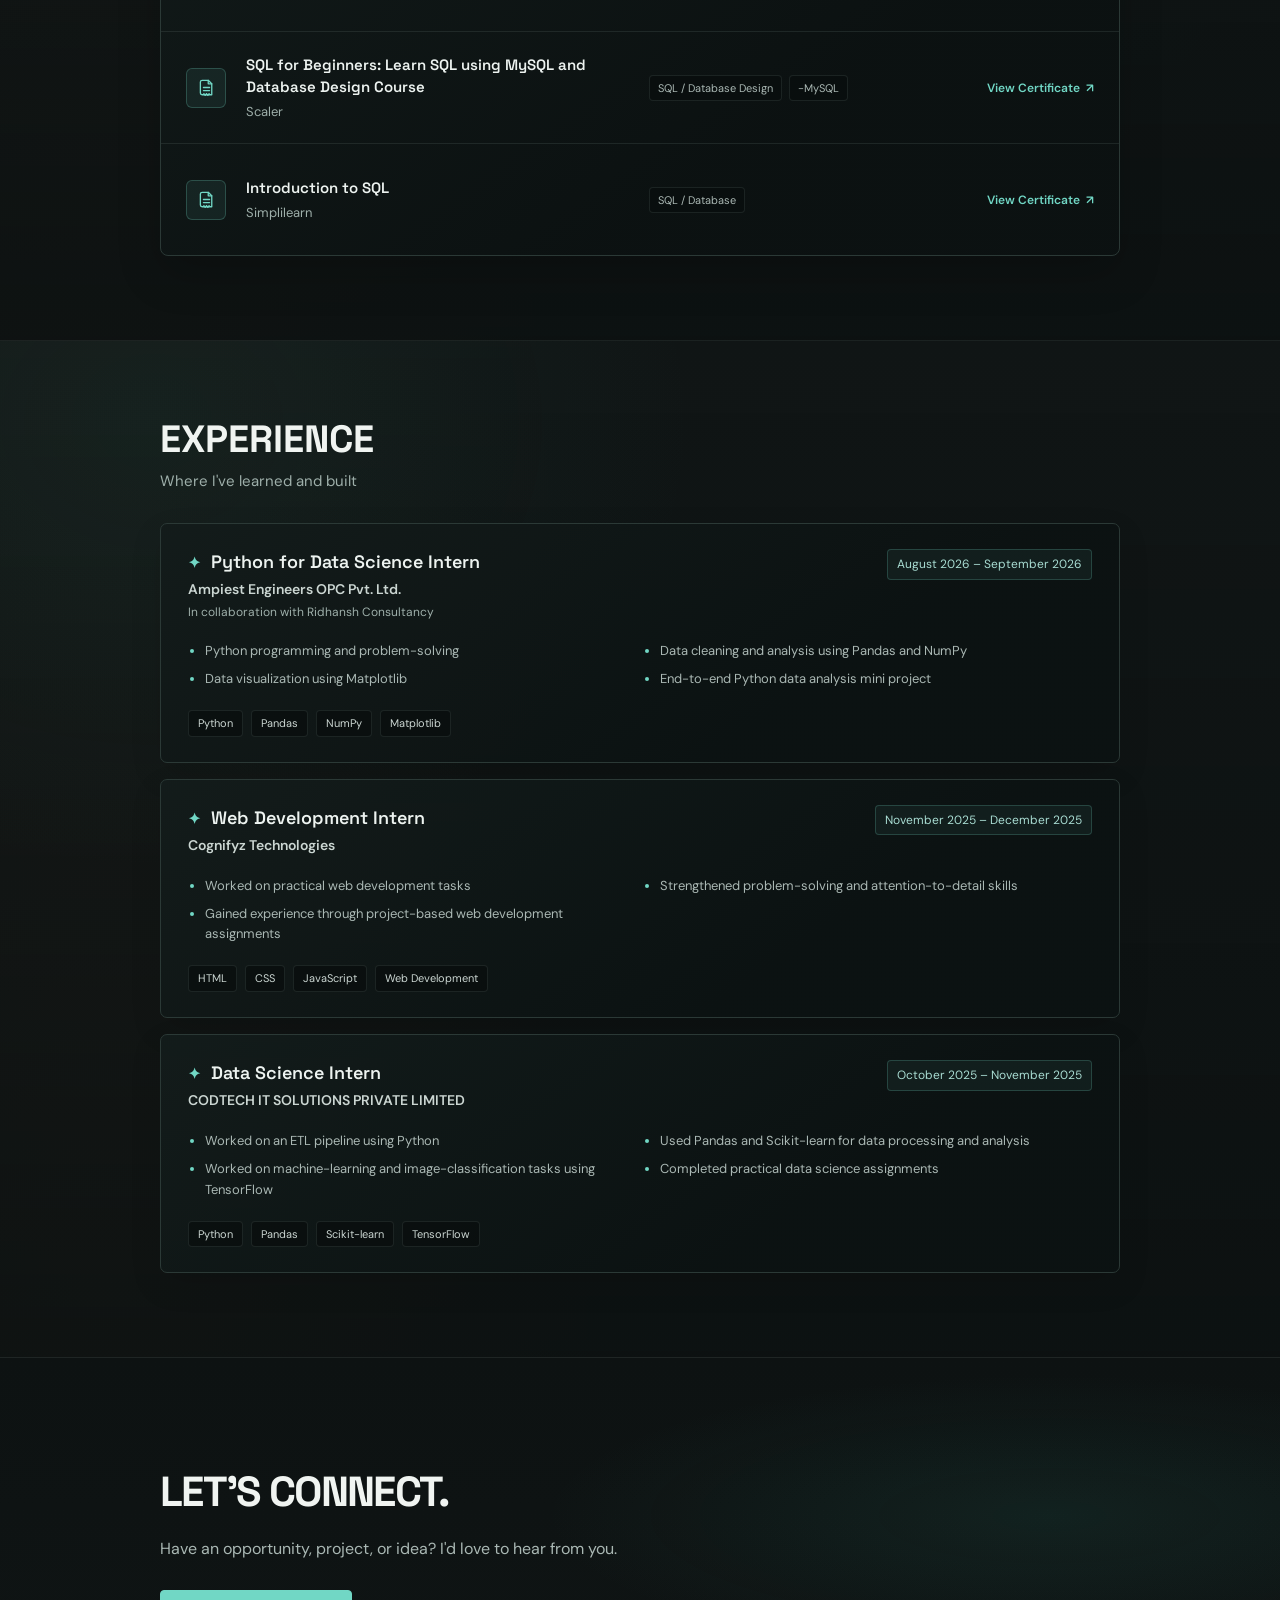
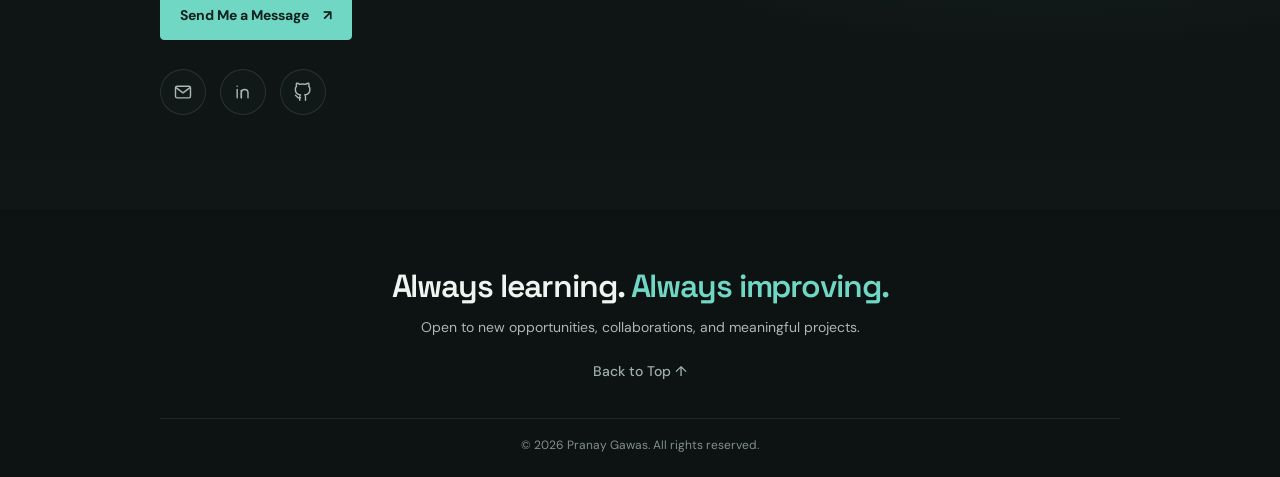
==== commit 919ff2d4: "Update index.html" ====
--- a/index.html
+++ b/index.html
@@ -23,7 +23,7 @@
                     <a href="#certificates">CERTIFICATES</a>
                     <a href="#experience">EXPERIENCE</a> 
                     <a href="#contact">CONTACT</a>
-                    <a href="resume.pdf" target="_blank" class="resume-link">RESUME</a> 
+                    <a href="Pranay_Gawas.docx" target="_blank" class="resume-link">RESUME</a> 
                 </div>
             </div>
         </nav> 
@@ -52,7 +52,7 @@
                 <div class="portrait-halo"></div>
                 <div class="portrait-frame">
                     <img
-                        src="wall.jpg"
+                        src="profile.jpg"
                         alt="Professional profile portrait"
                         fetchpriority="high"
                     >
@@ -642,4 +642,4 @@
         </div>
     </footer>
 </body>
-</html>+</html>
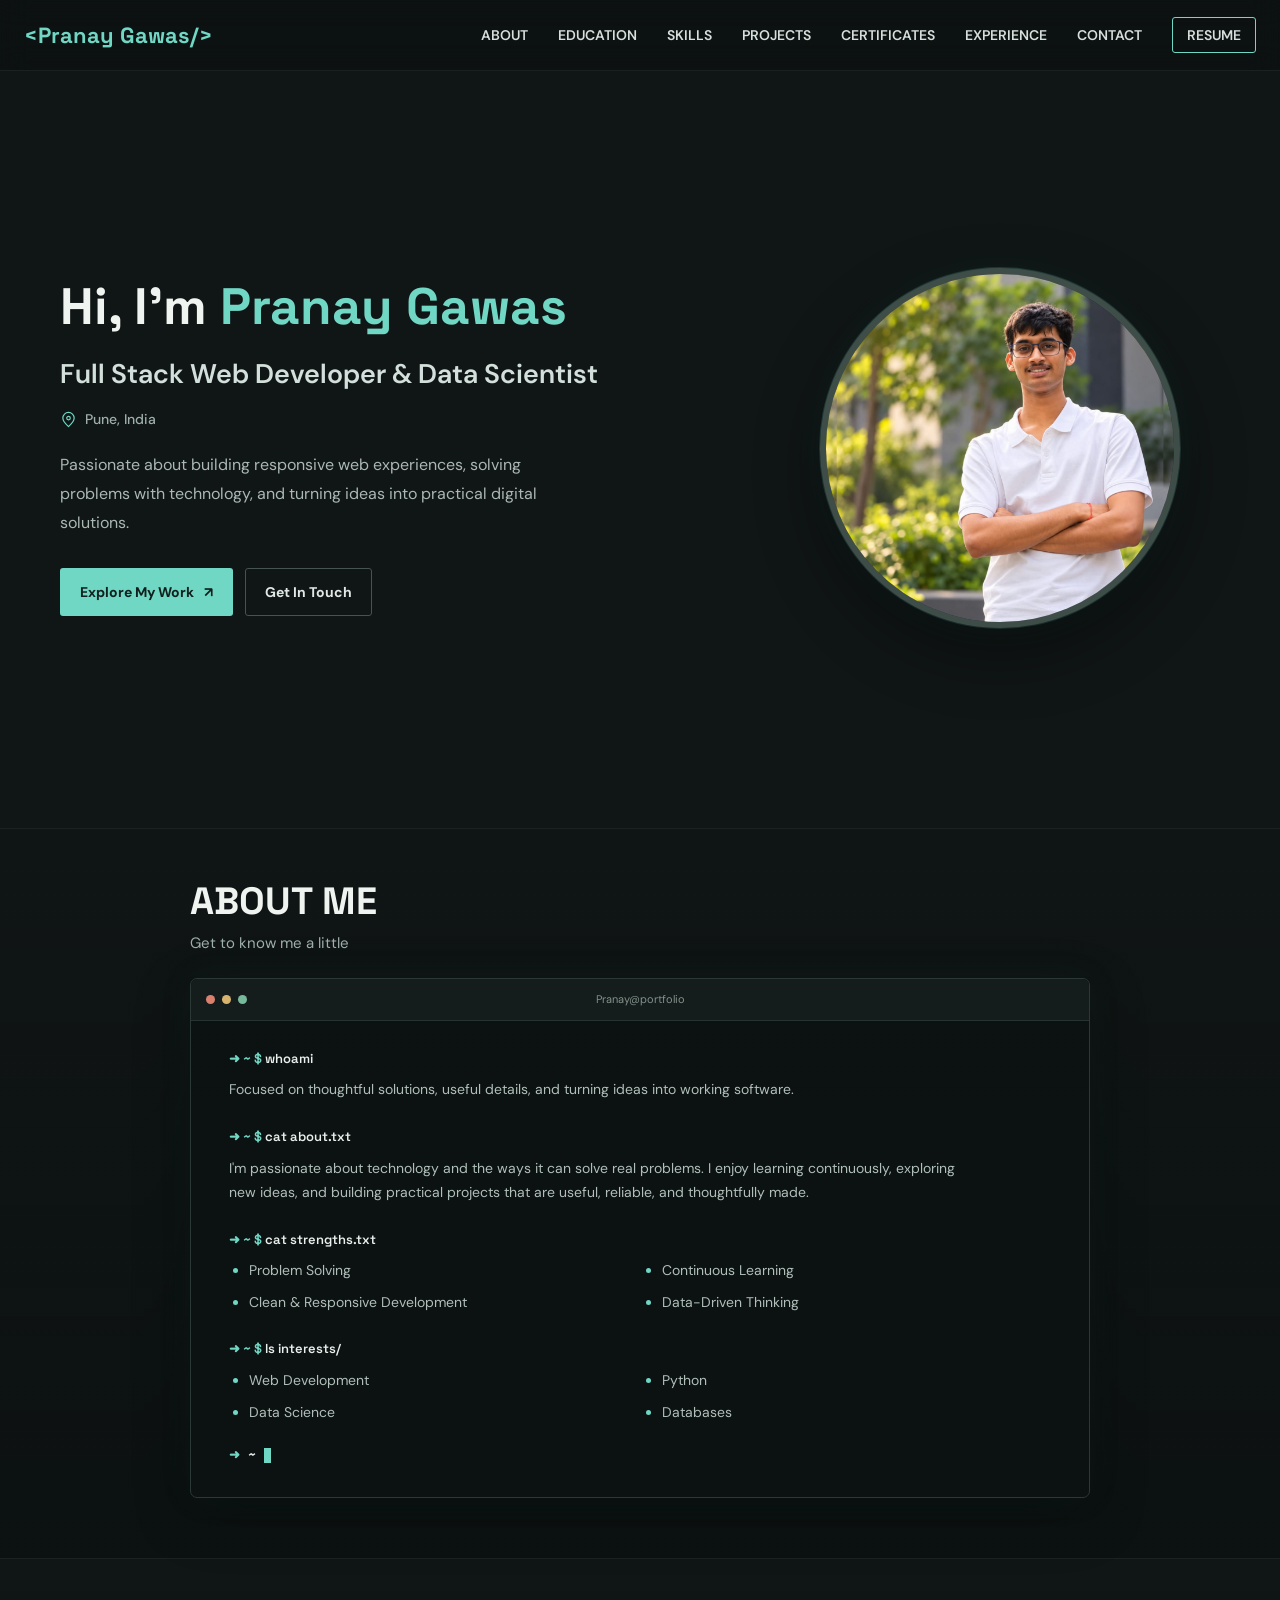
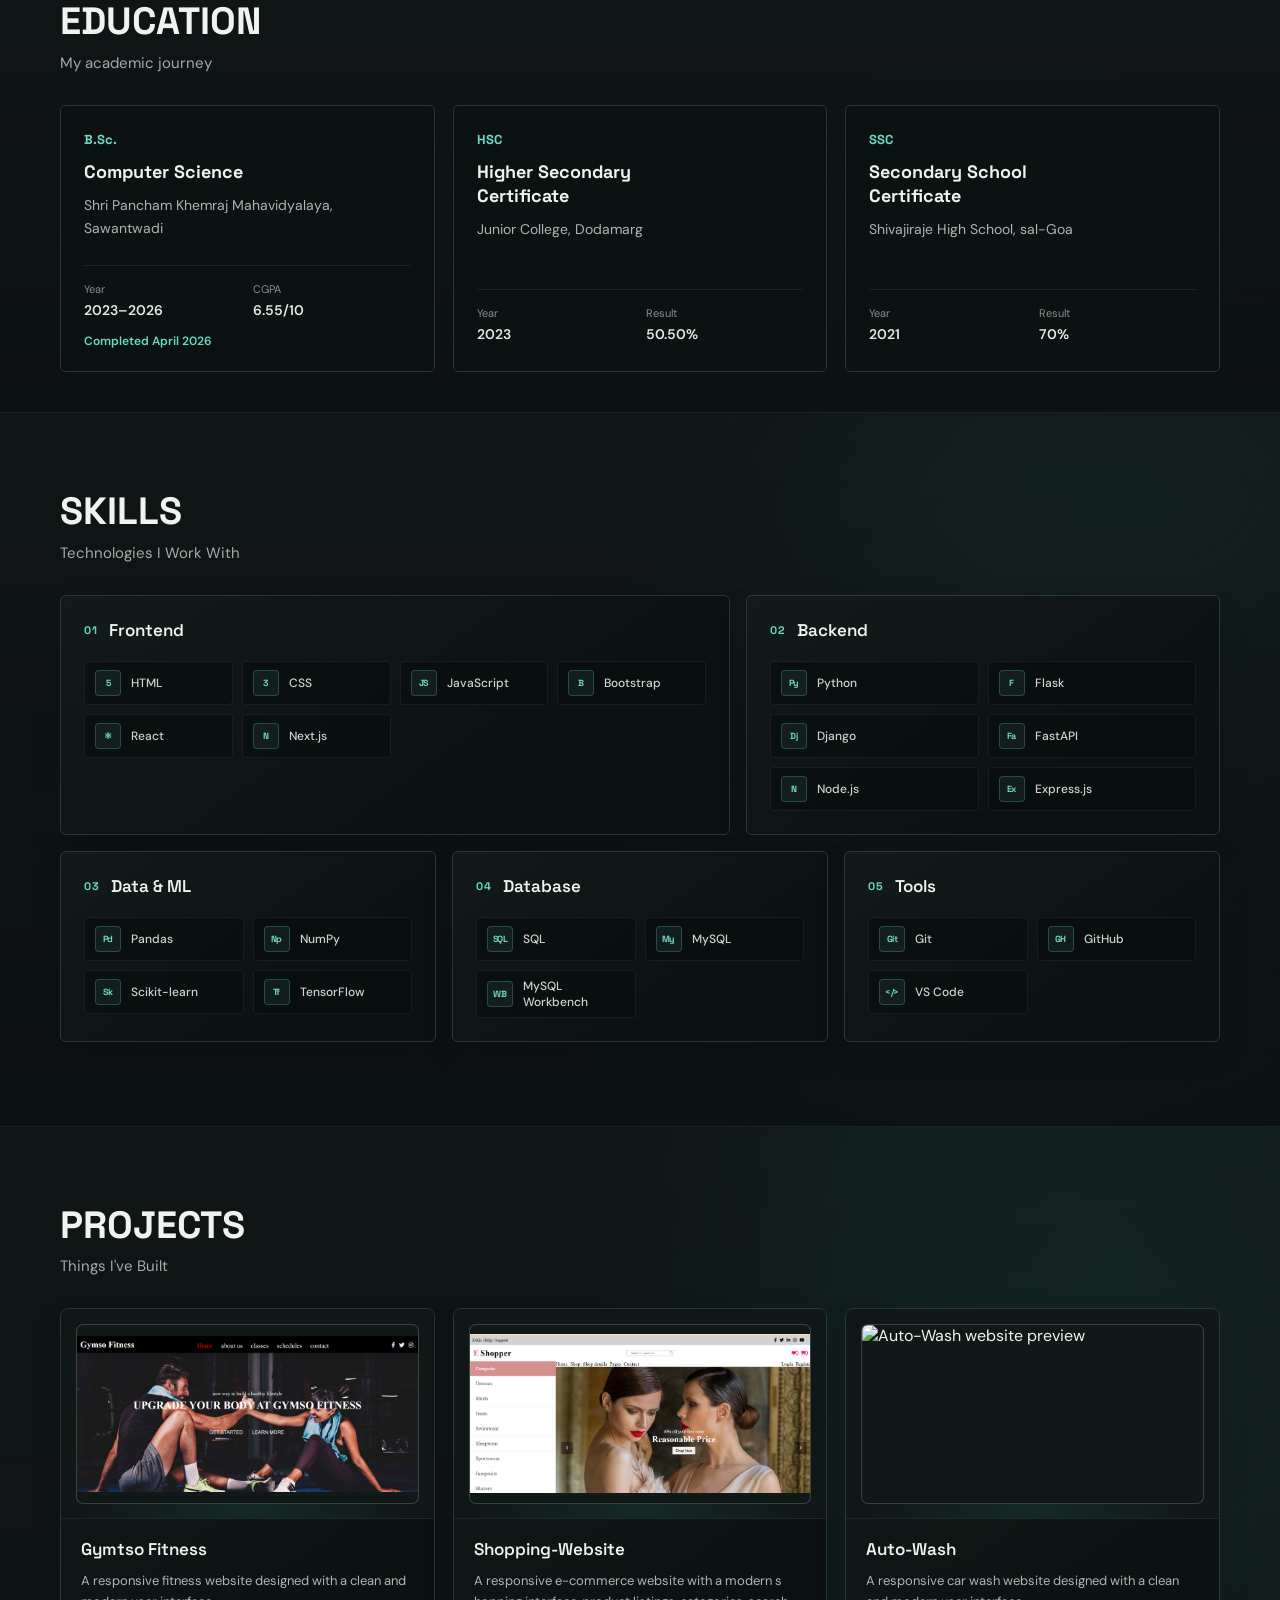
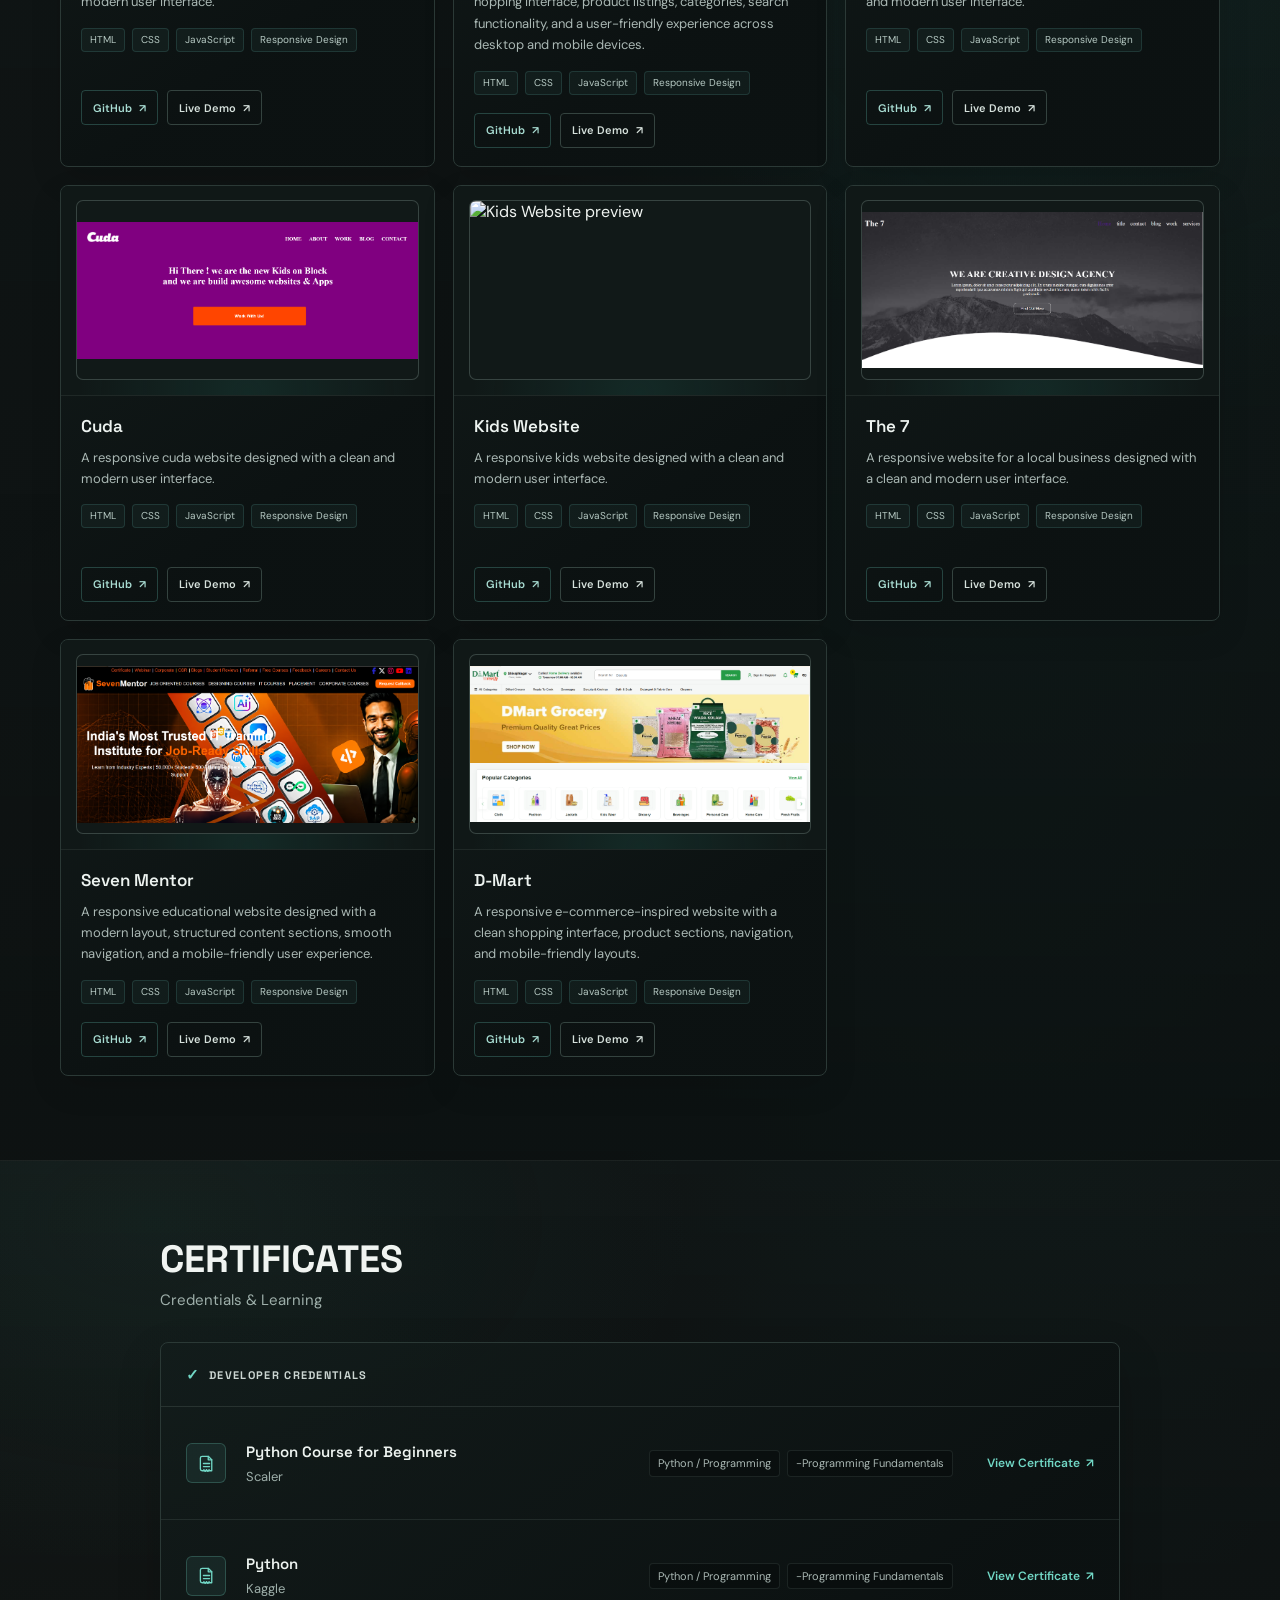
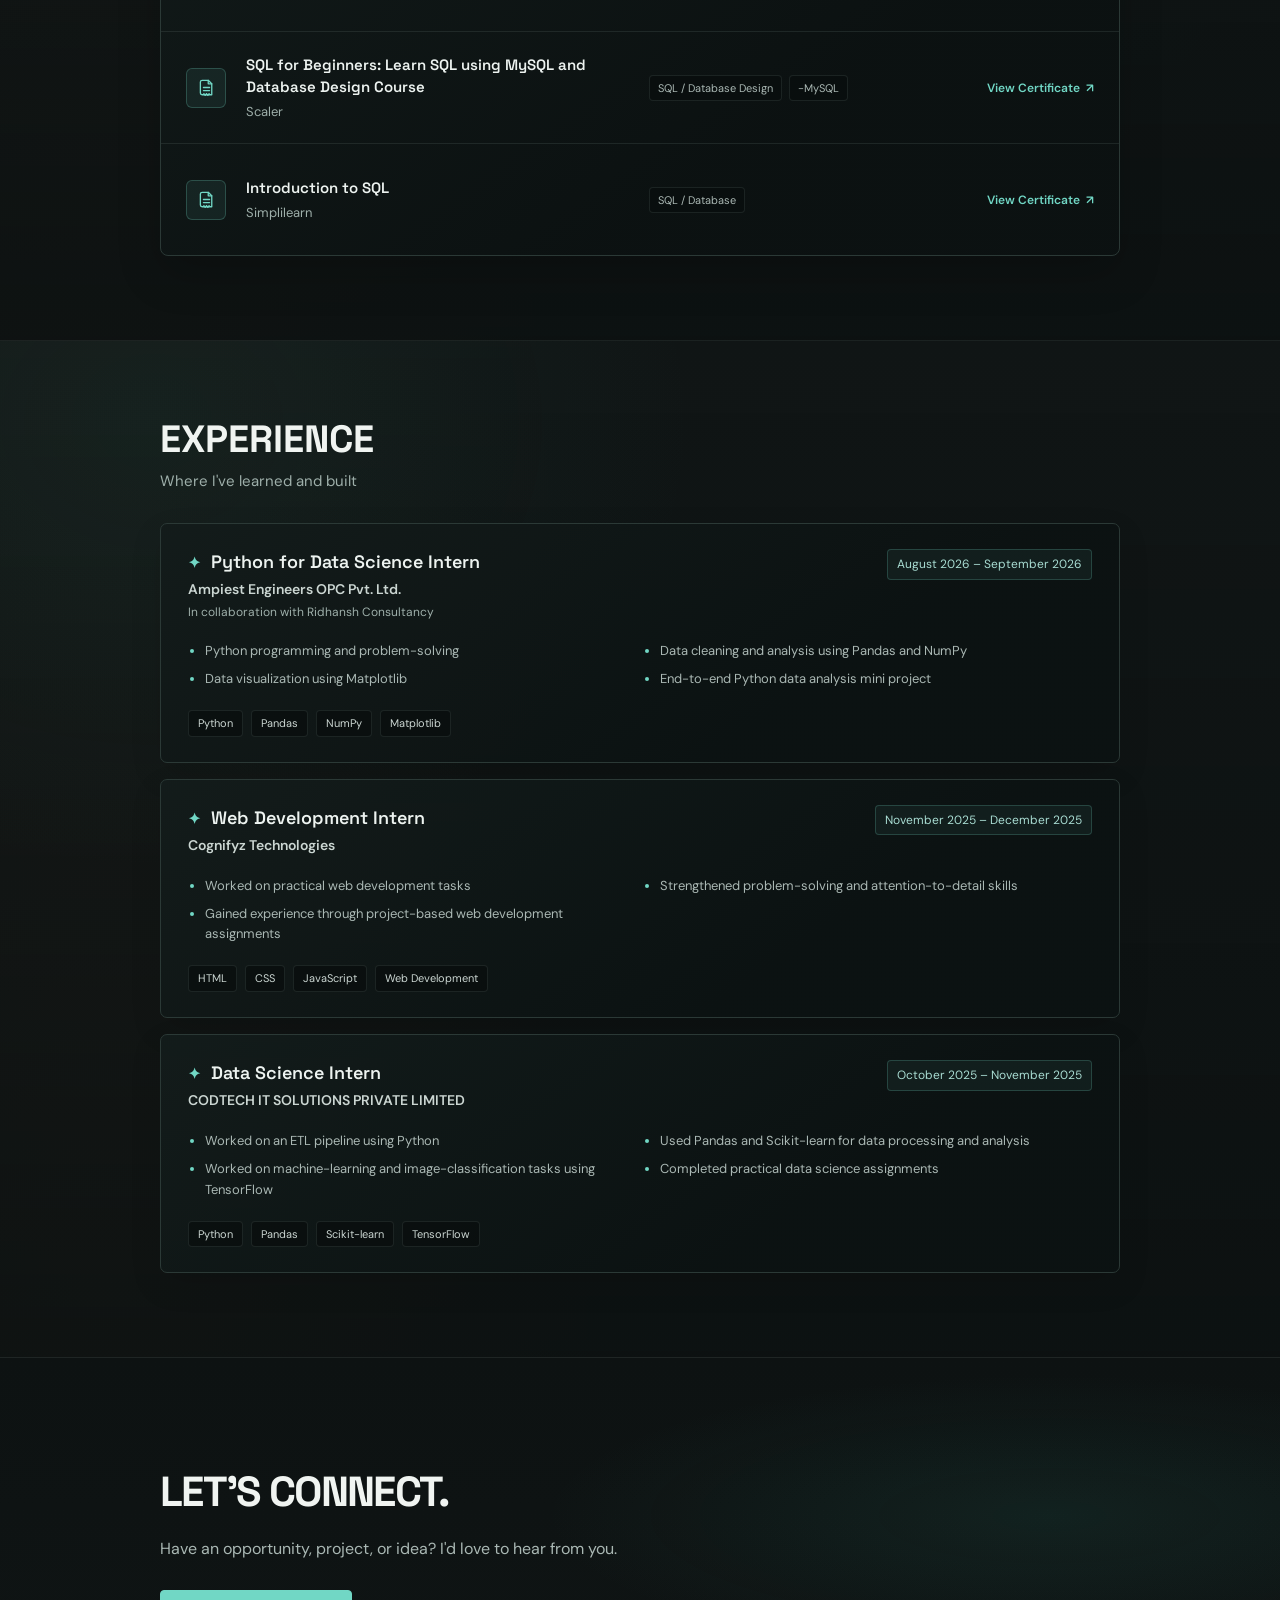
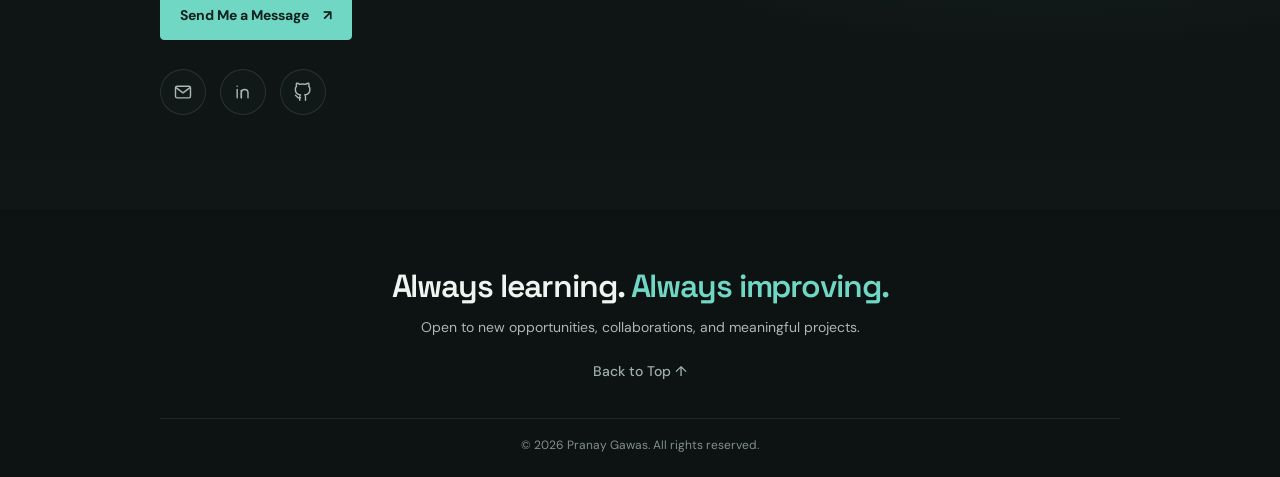
==== commit af7d6500: "Update index.html" ====
--- a/index.html
+++ b/index.html
@@ -52,7 +52,7 @@
                 <div class="portrait-halo"></div>
                 <div class="portrait-frame">
                     <img
-                        src="profile.jpg"
+                        src="profile.jpeg"
                         alt="Professional profile portrait"
                         fetchpriority="high"
                     >
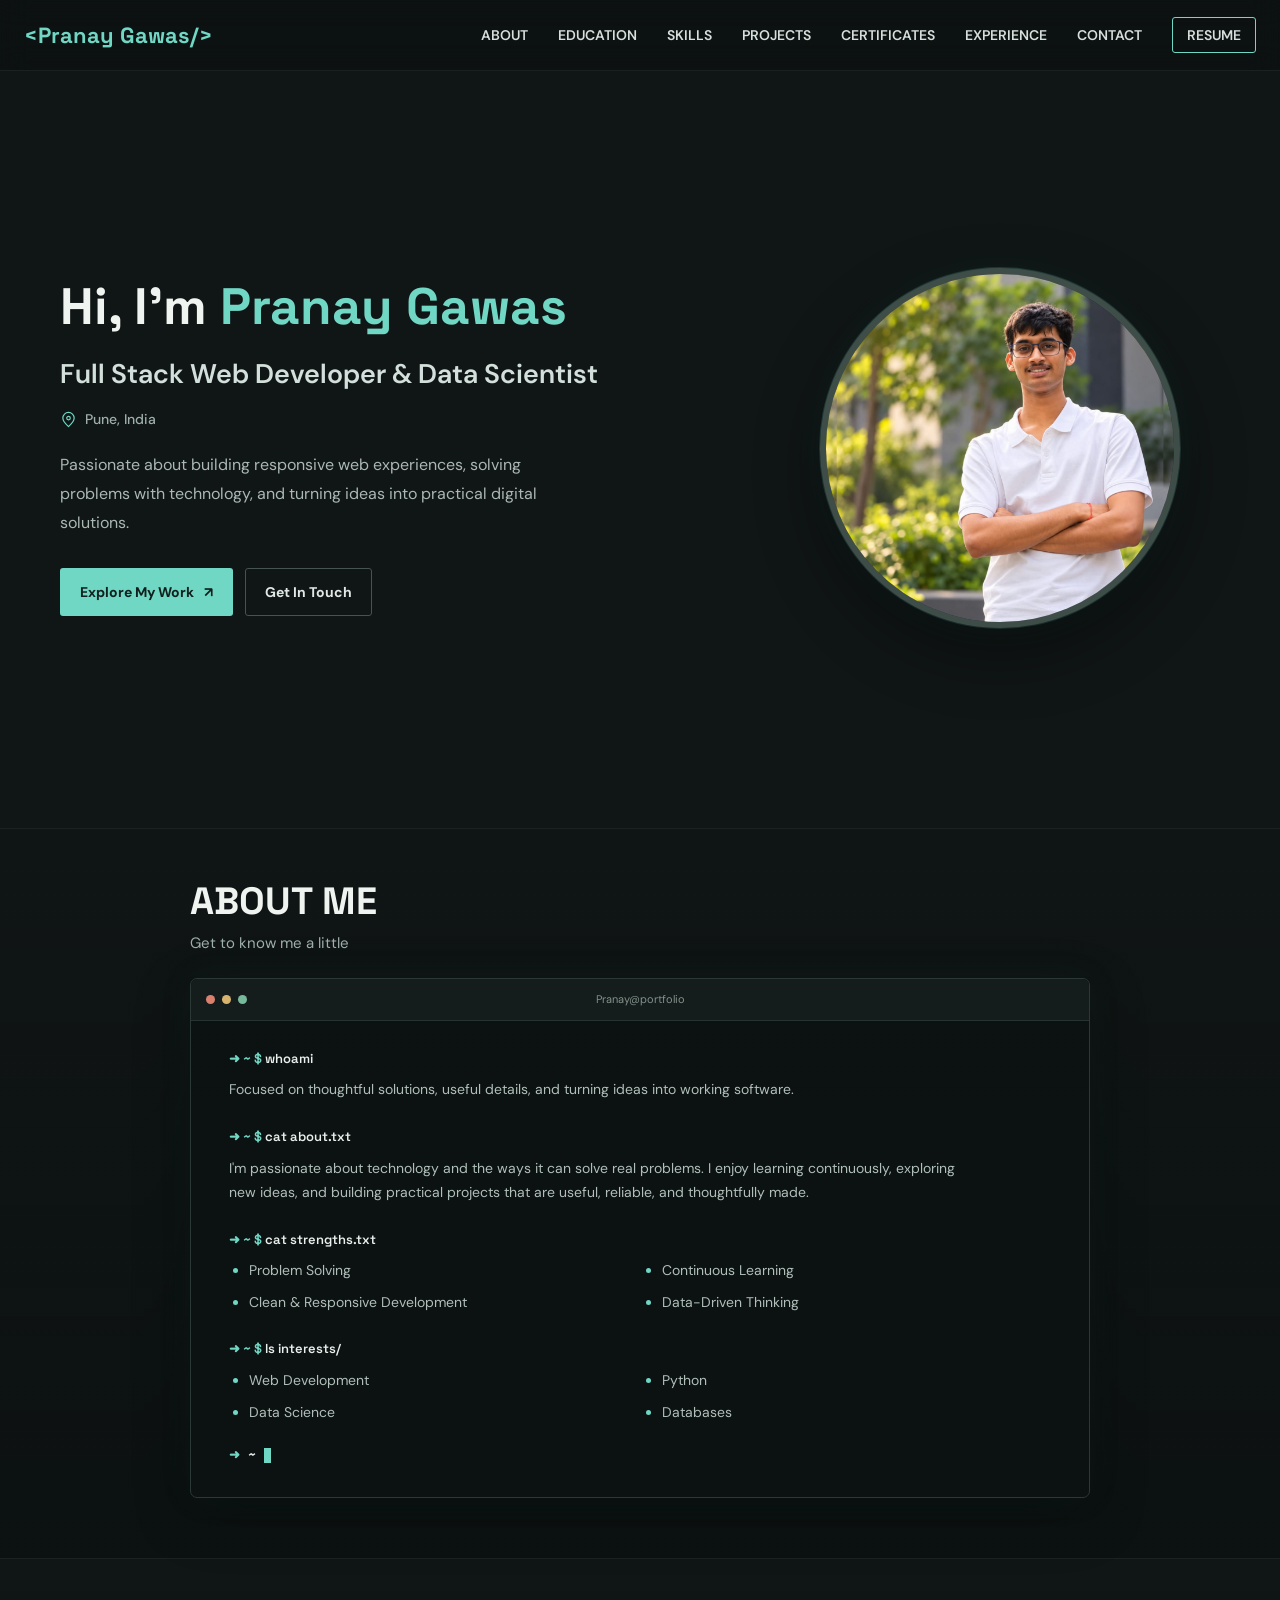
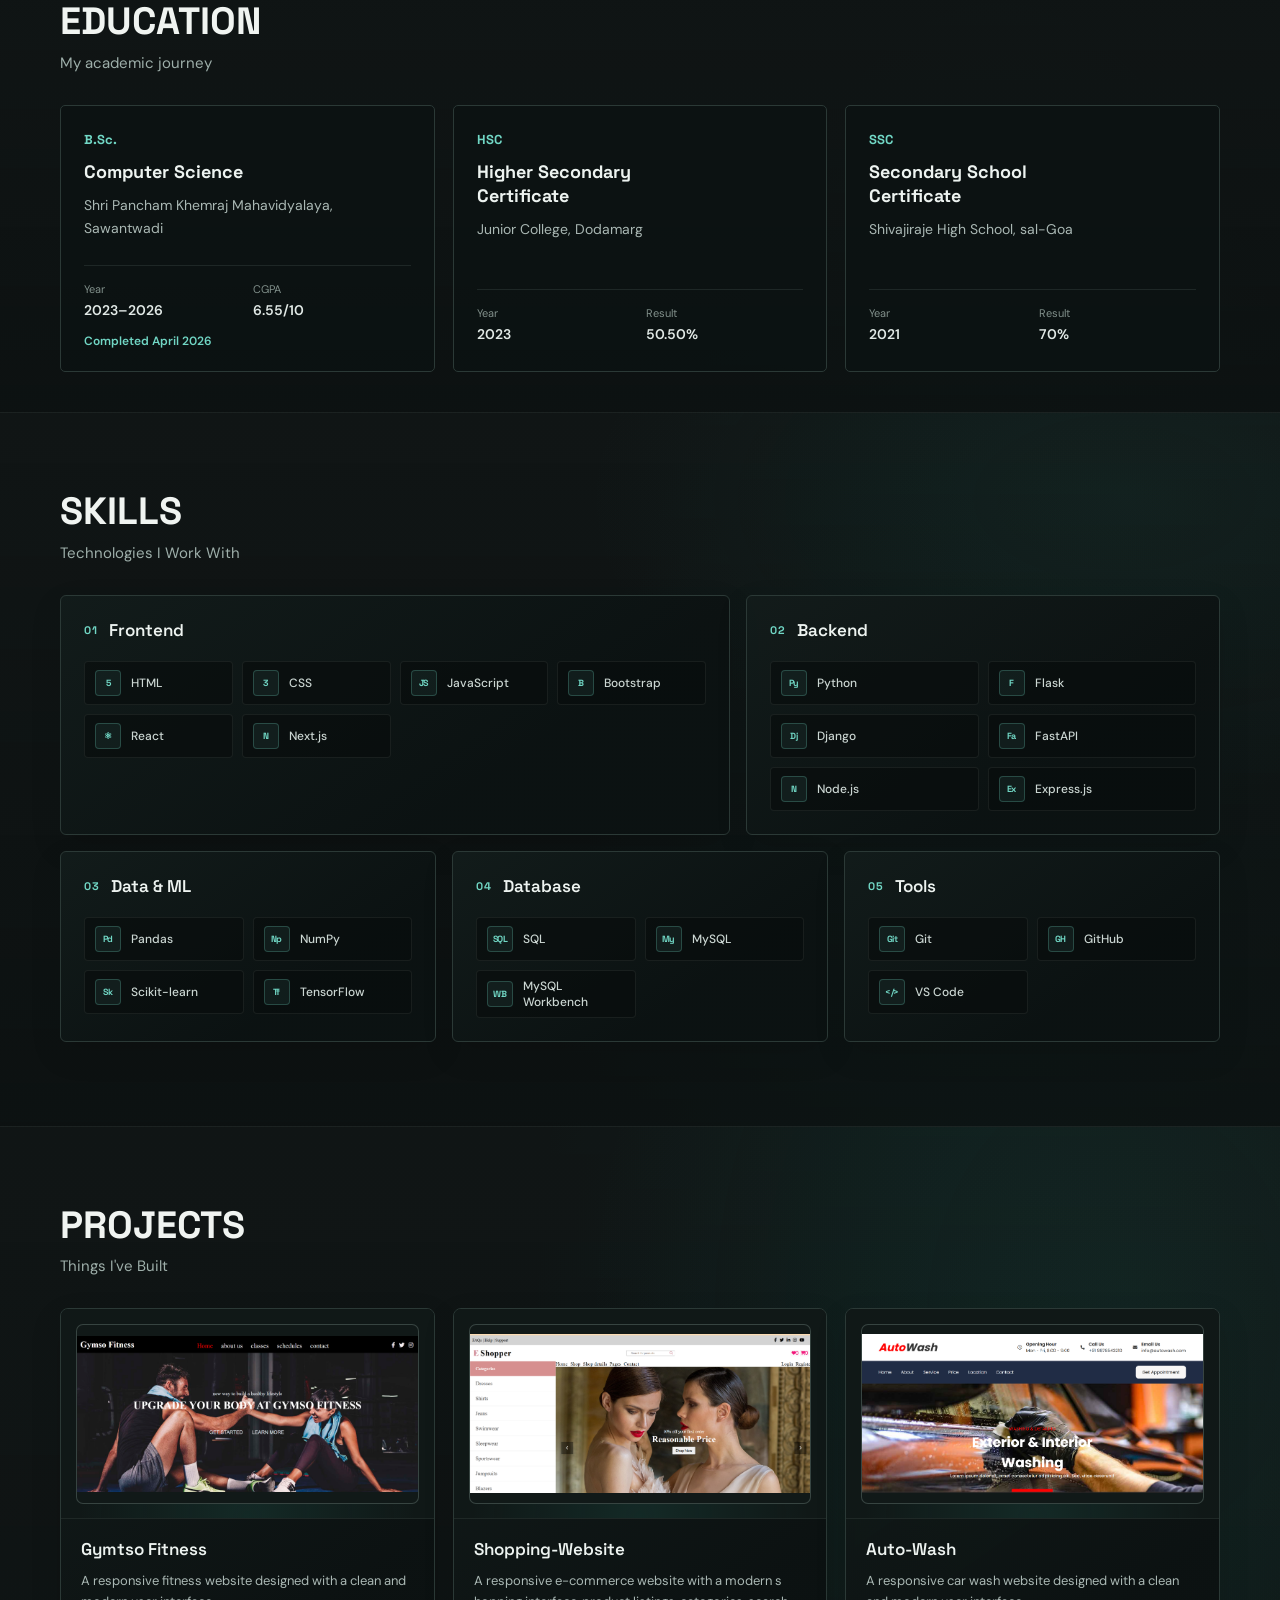
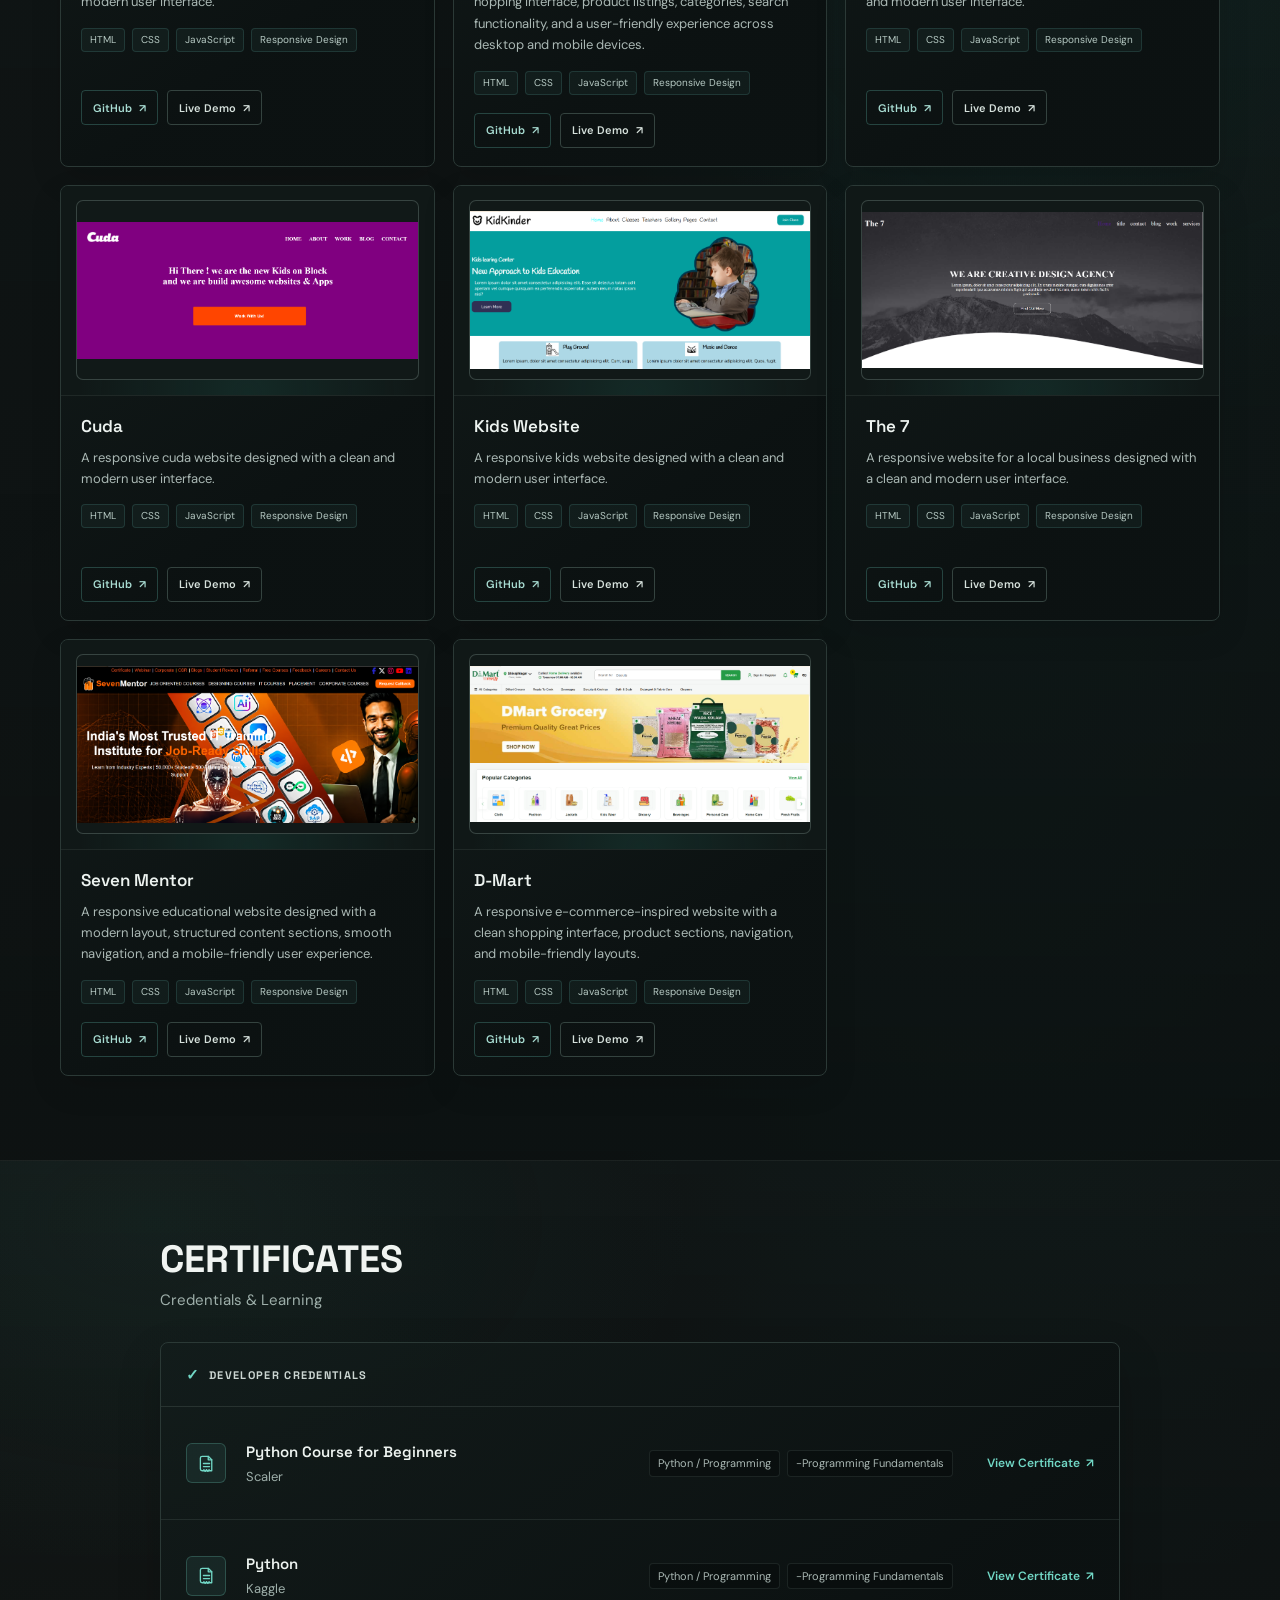
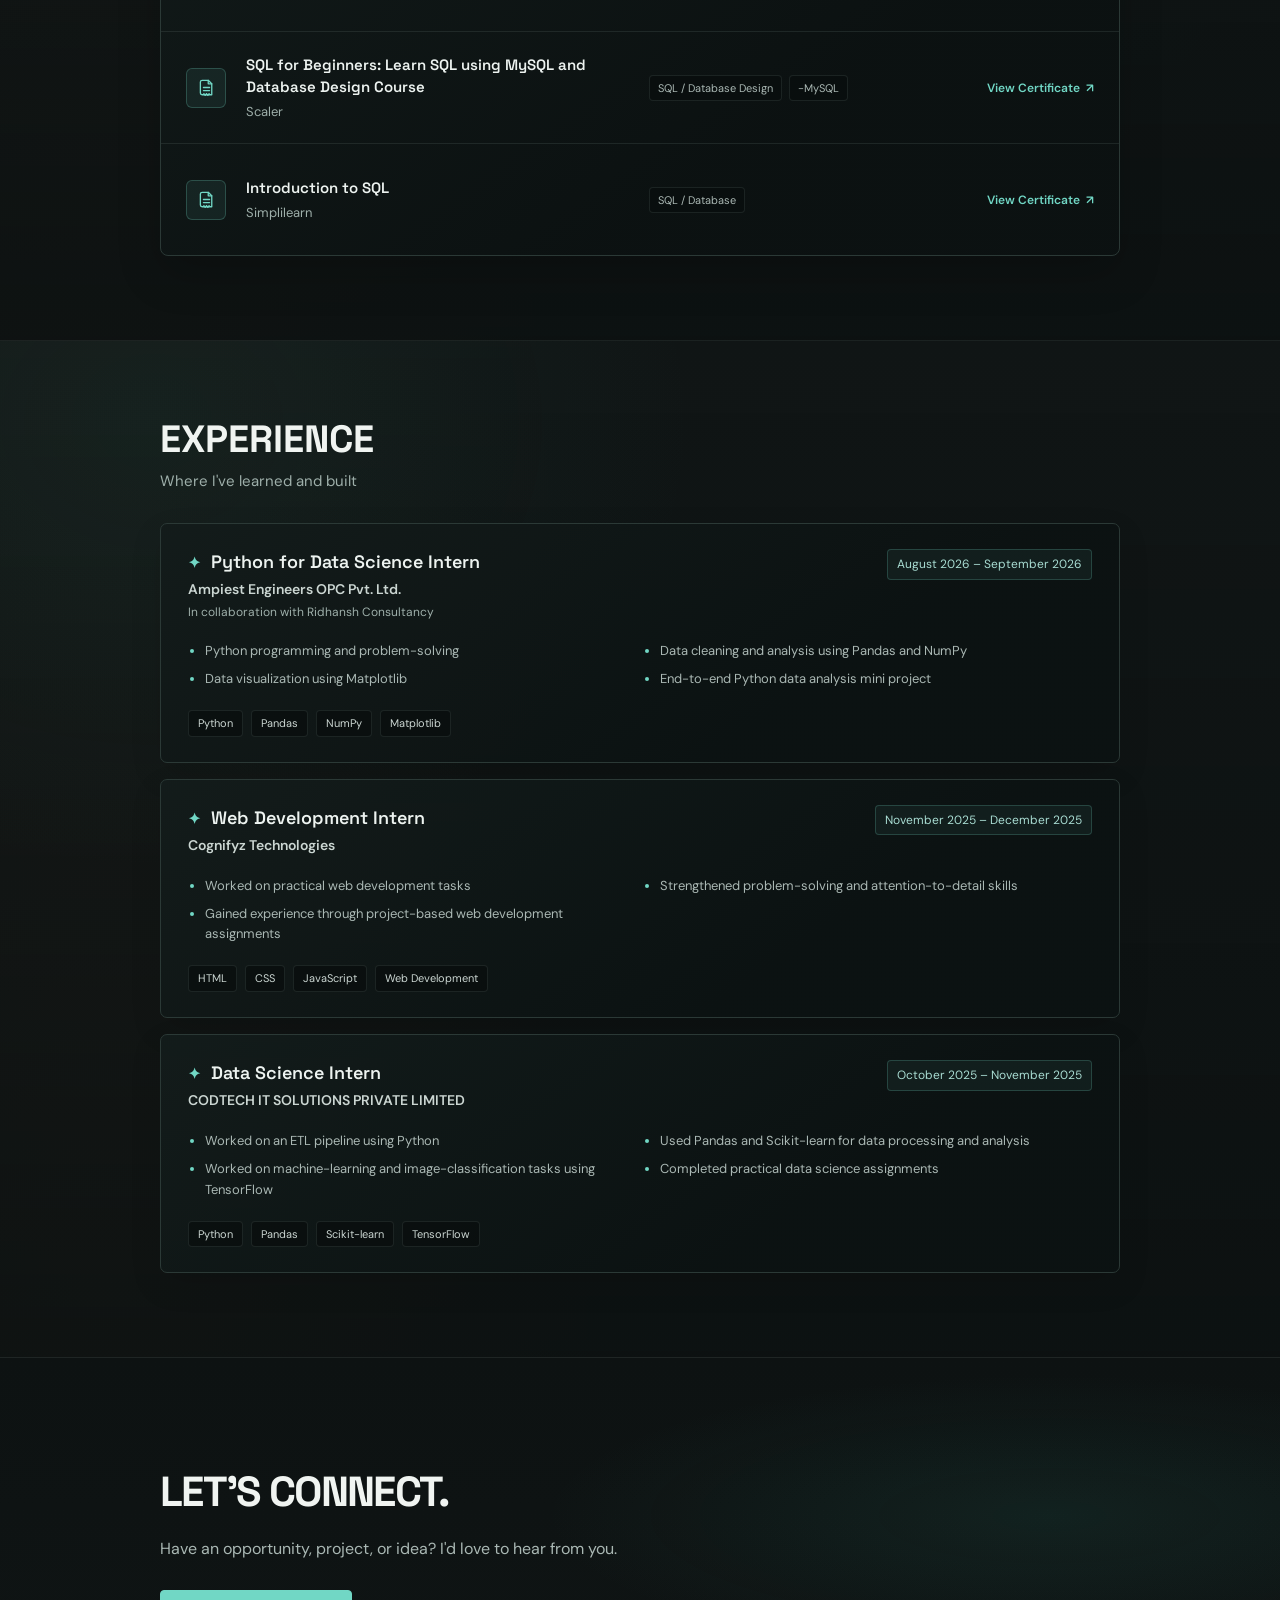
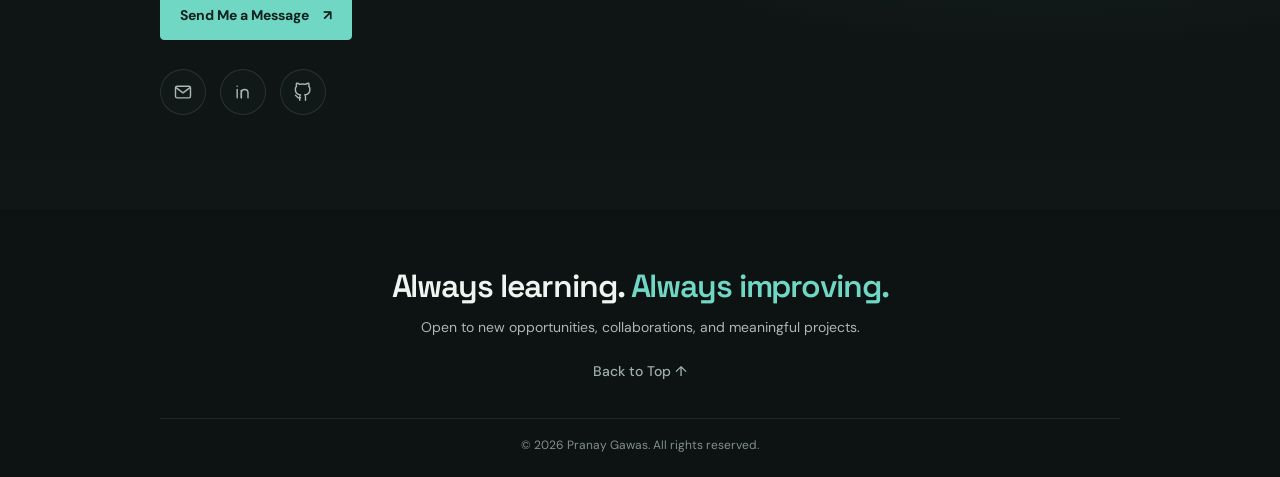
==== commit afc65f0c: "Update index.html" ====
--- a/index.html
+++ b/index.html
@@ -267,7 +267,7 @@
                     </article>
                     <article class="project-card">
                         <div class="project-preview project-preview-gymtso">
-                            <img src="img/Auto-Wash.png" alt="Auto-Wash website preview" loading="lazy">
+                            <img src="img/Auto-wash.png" alt="Auto-Wash website preview" loading="lazy">
                         </div>
                         <div class="project-content">
                             <div class="project-title-row">
@@ -307,7 +307,7 @@
 
                       <article class="project-card">
                         <div class="project-preview project-preview-gymtso">
-                            <img src="img/Kids-Website.png" alt="Kids Website preview" loading="lazy">
+                            <img src="img/kids-website.png" alt="Kids Website preview" loading="lazy">
                         </div>
                         <div class="project-content">
                             <div class="project-title-row">
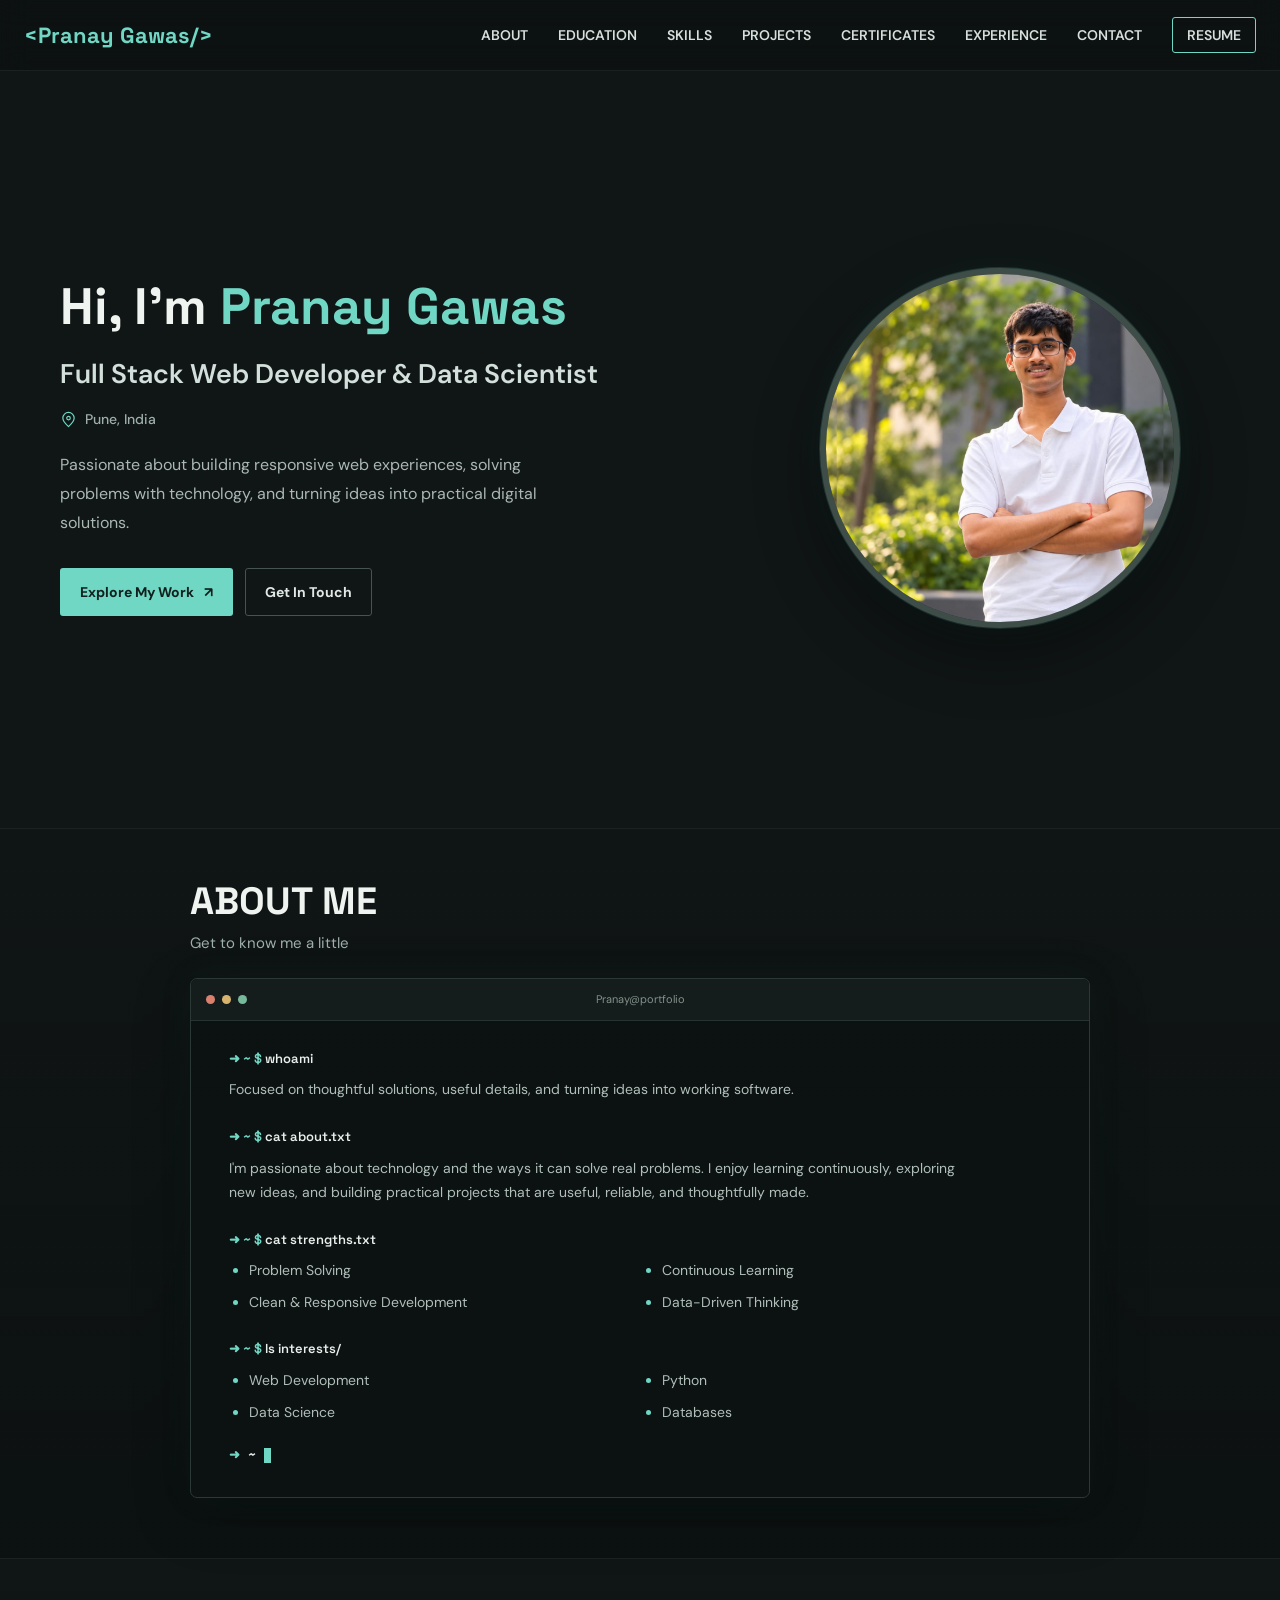
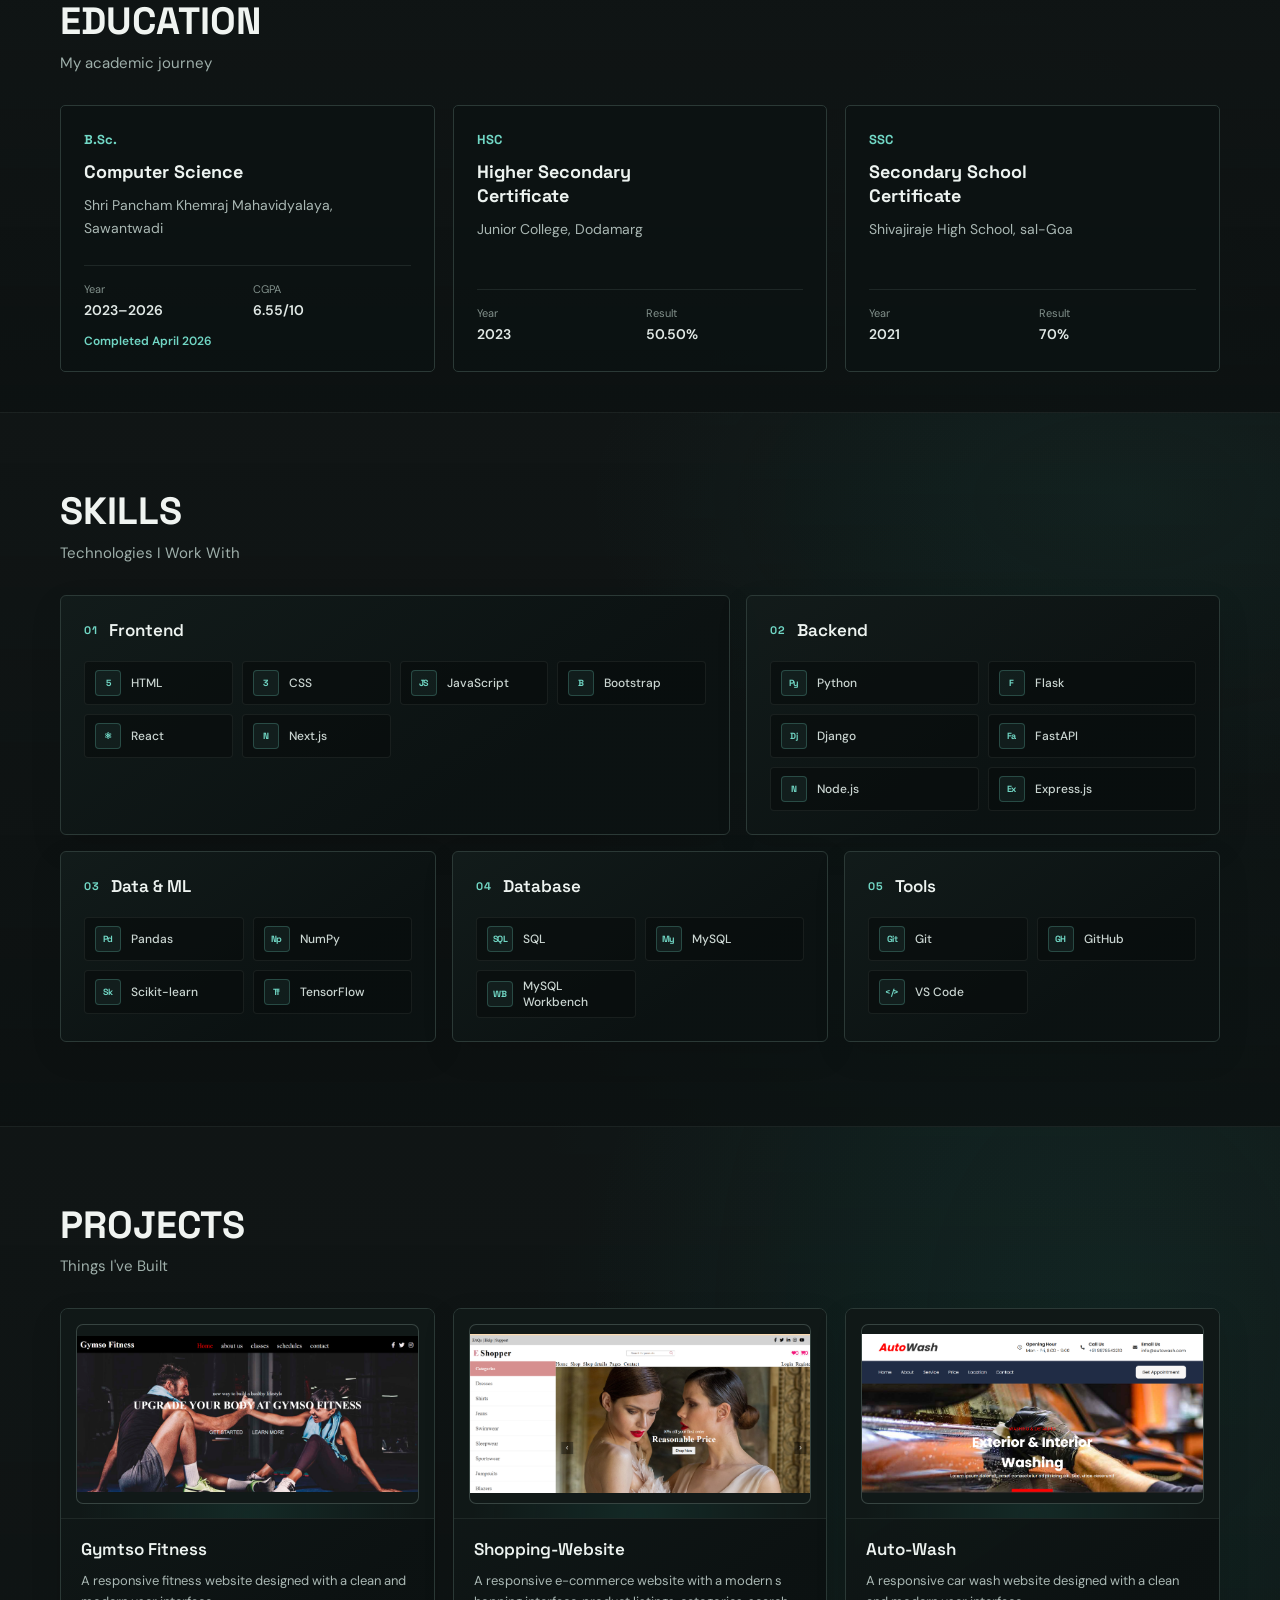
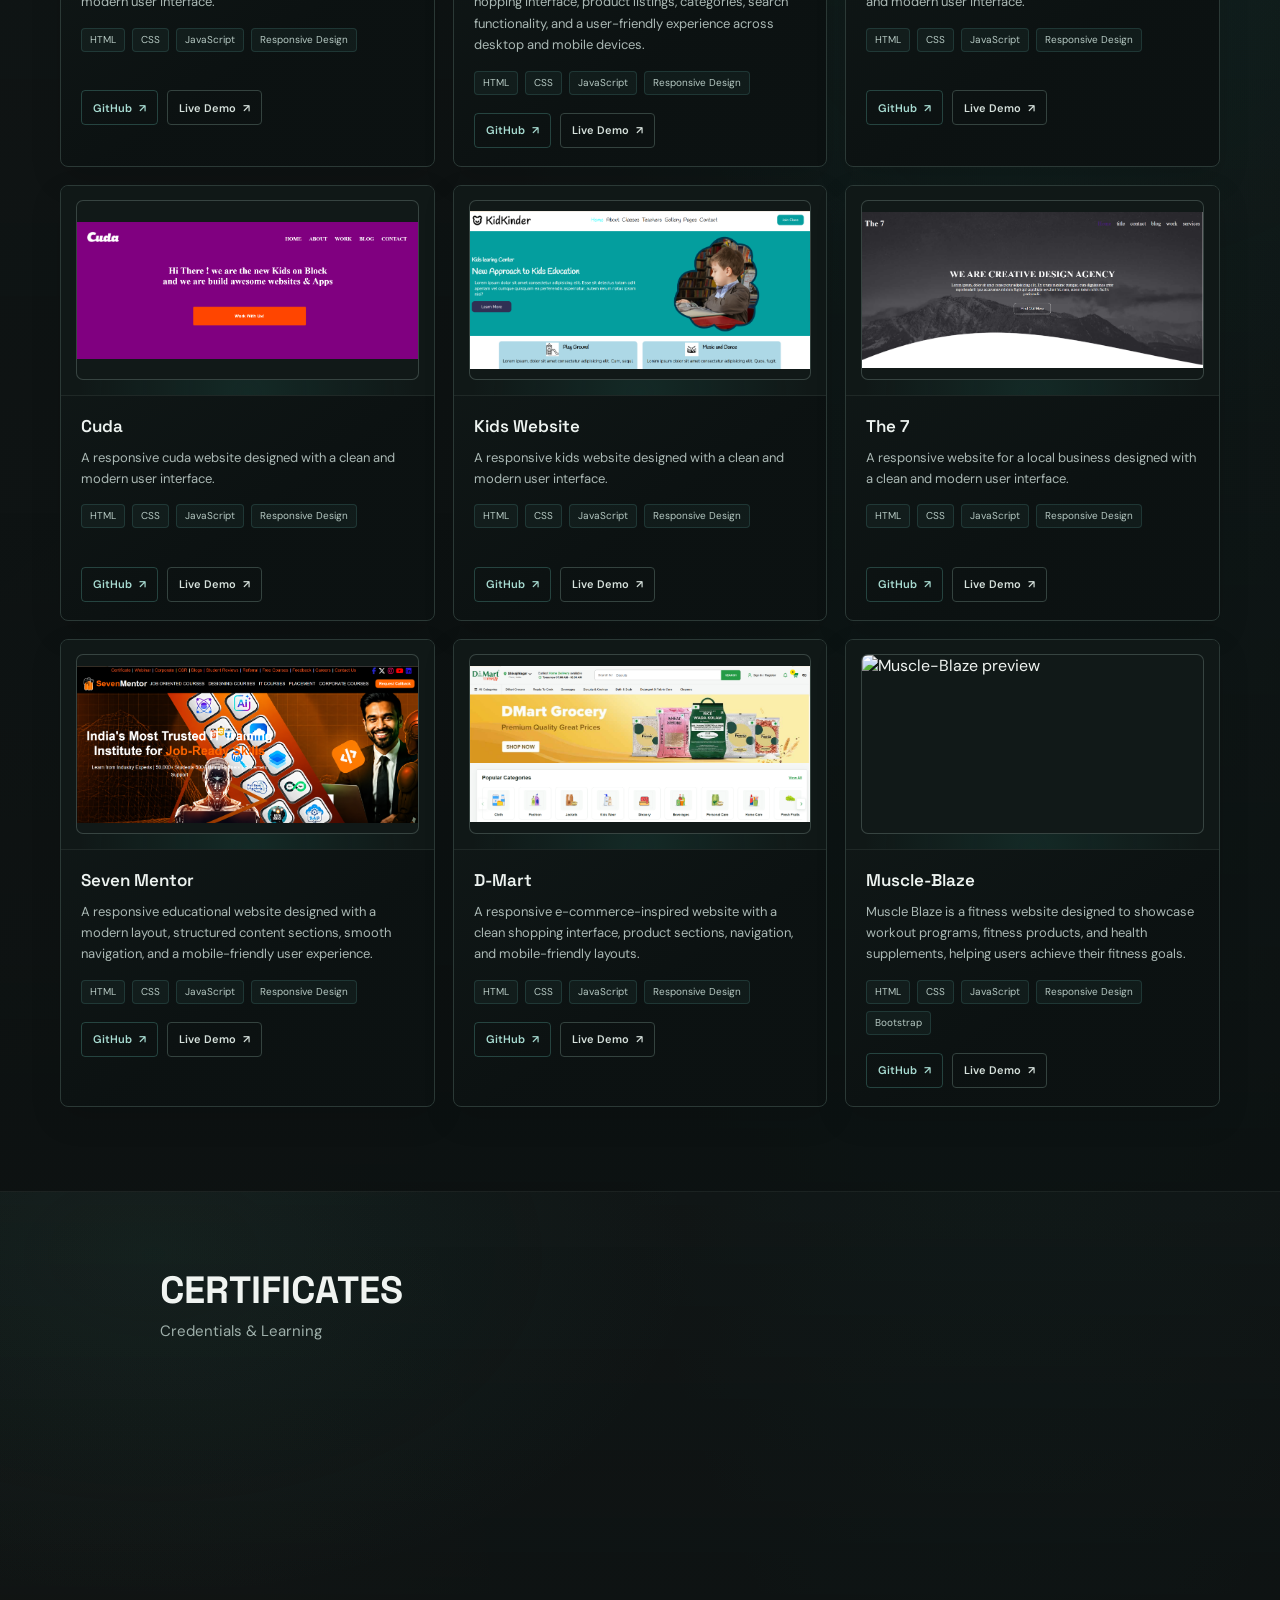
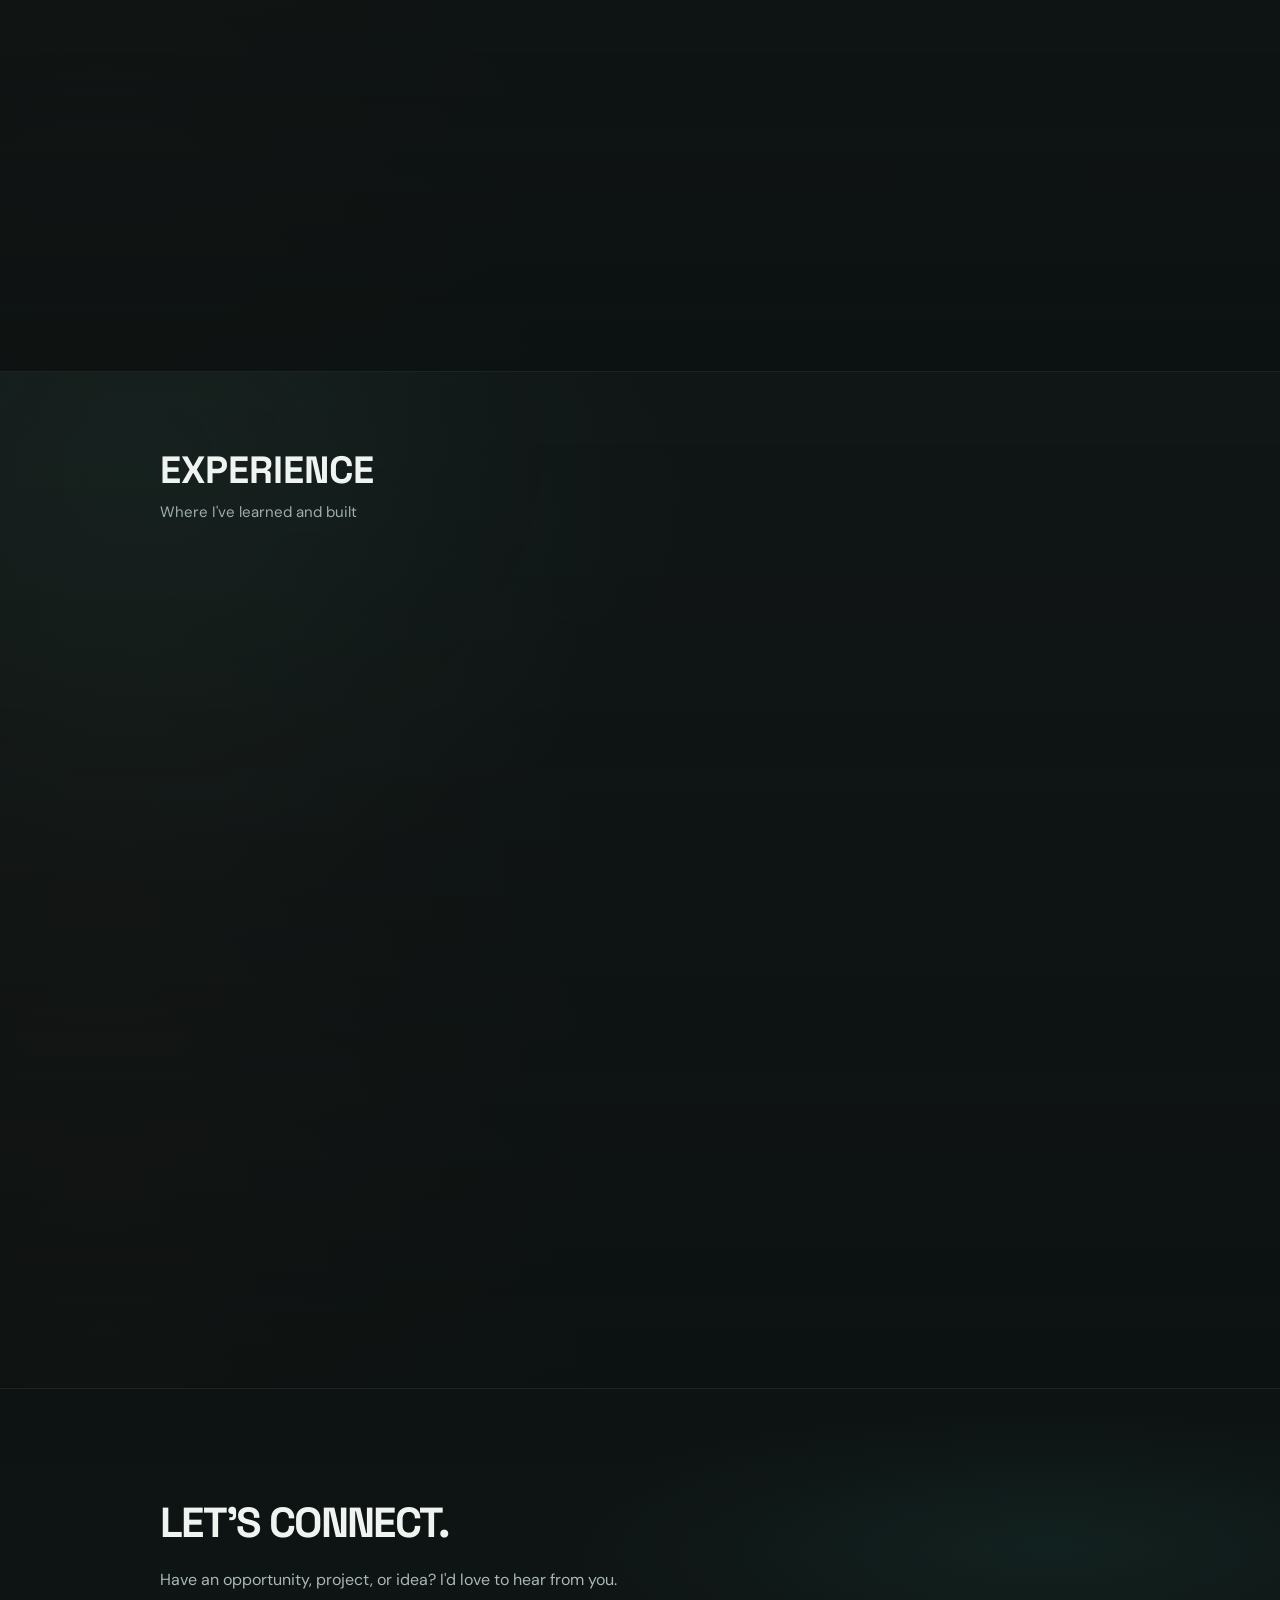
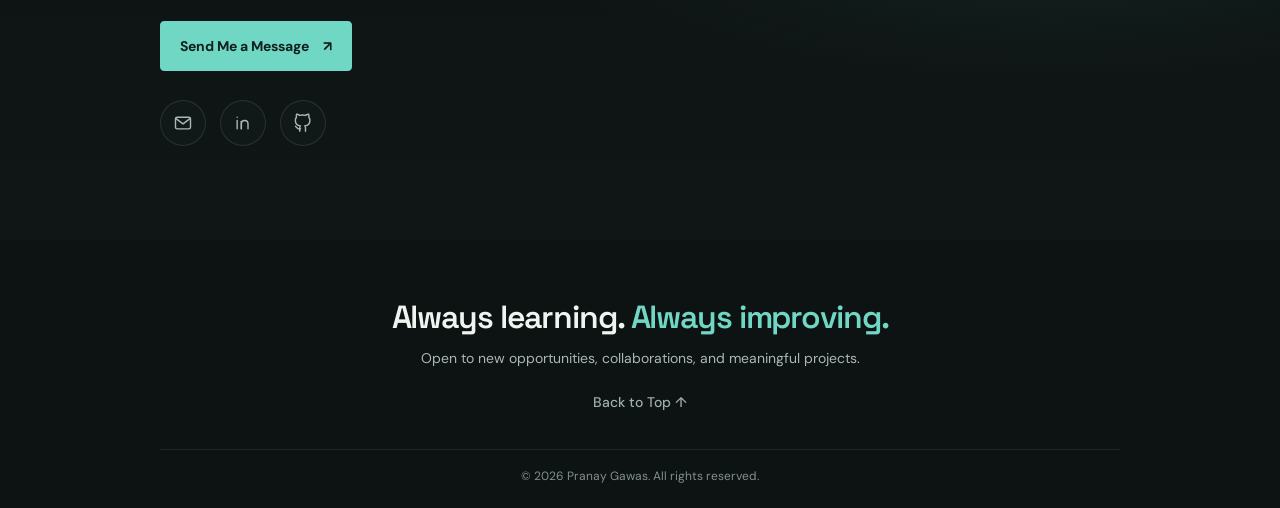
==== commit 5fe4e088: "Update index.html" ====
--- a/index.html
+++ b/index.html
@@ -384,6 +384,25 @@
                             </div>
                         </div>
                     </article>
+                         <article class="project-card">
+                        <div class="project-preview project-preview-gymtso">
+                            <img src="img/muscle.png" alt="Muscle-Blaze preview" loading="lazy">
+                        </div>
+                        <div class="project-content">
+                            <div class="project-title-row">
+                                <h3>Muscle-Blaze</h3>
+                               
+                            </div>
+                            <p>Muscle Blaze is a fitness website designed to showcase workout programs, fitness products, and health supplements, helping users achieve their fitness goals.</p>
+                            <ul class="project-tags" aria-label="Technologies">
+                                <li>HTML</li><li>CSS</li><li>JavaScript</li><li>Responsive Design</li><li>Bootstrap</li>
+                            </ul>
+                            <div class="project-actions">
+                                <a href="https://github.com/pranay0921/Responsive-web-design/tree/main/muscle%20blaze" target="_blank" rel="noopener noreferrer">GitHub <span aria-hidden="true">↗</span></a>
+                                <a href="https://pranay0921.github.io/Responsive-web-design/muscle%20blaze/" target="_blank" rel="noopener noreferrer">Live Demo <span aria-hidden="true">↗</span></a>
+                            </div>
+                        </div>
+                    </article>
                 </div>
             </div>
         </section>
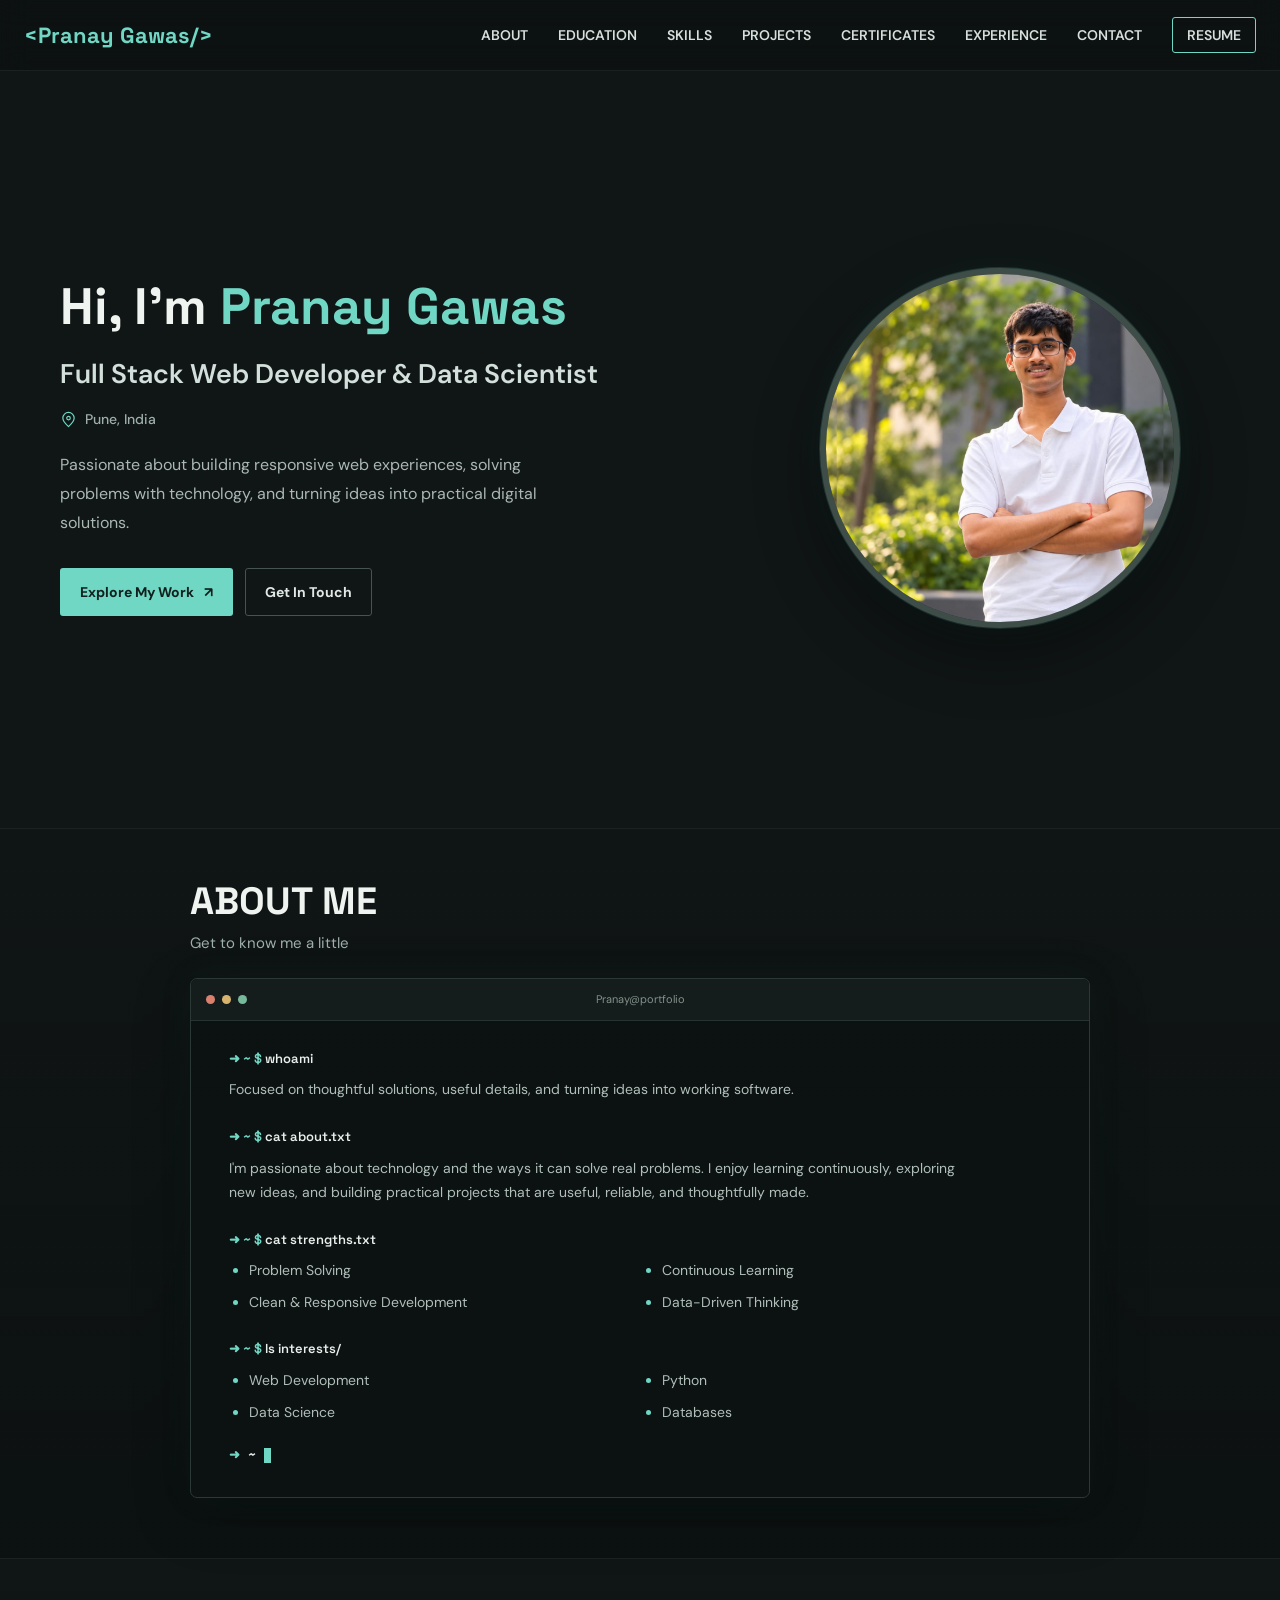
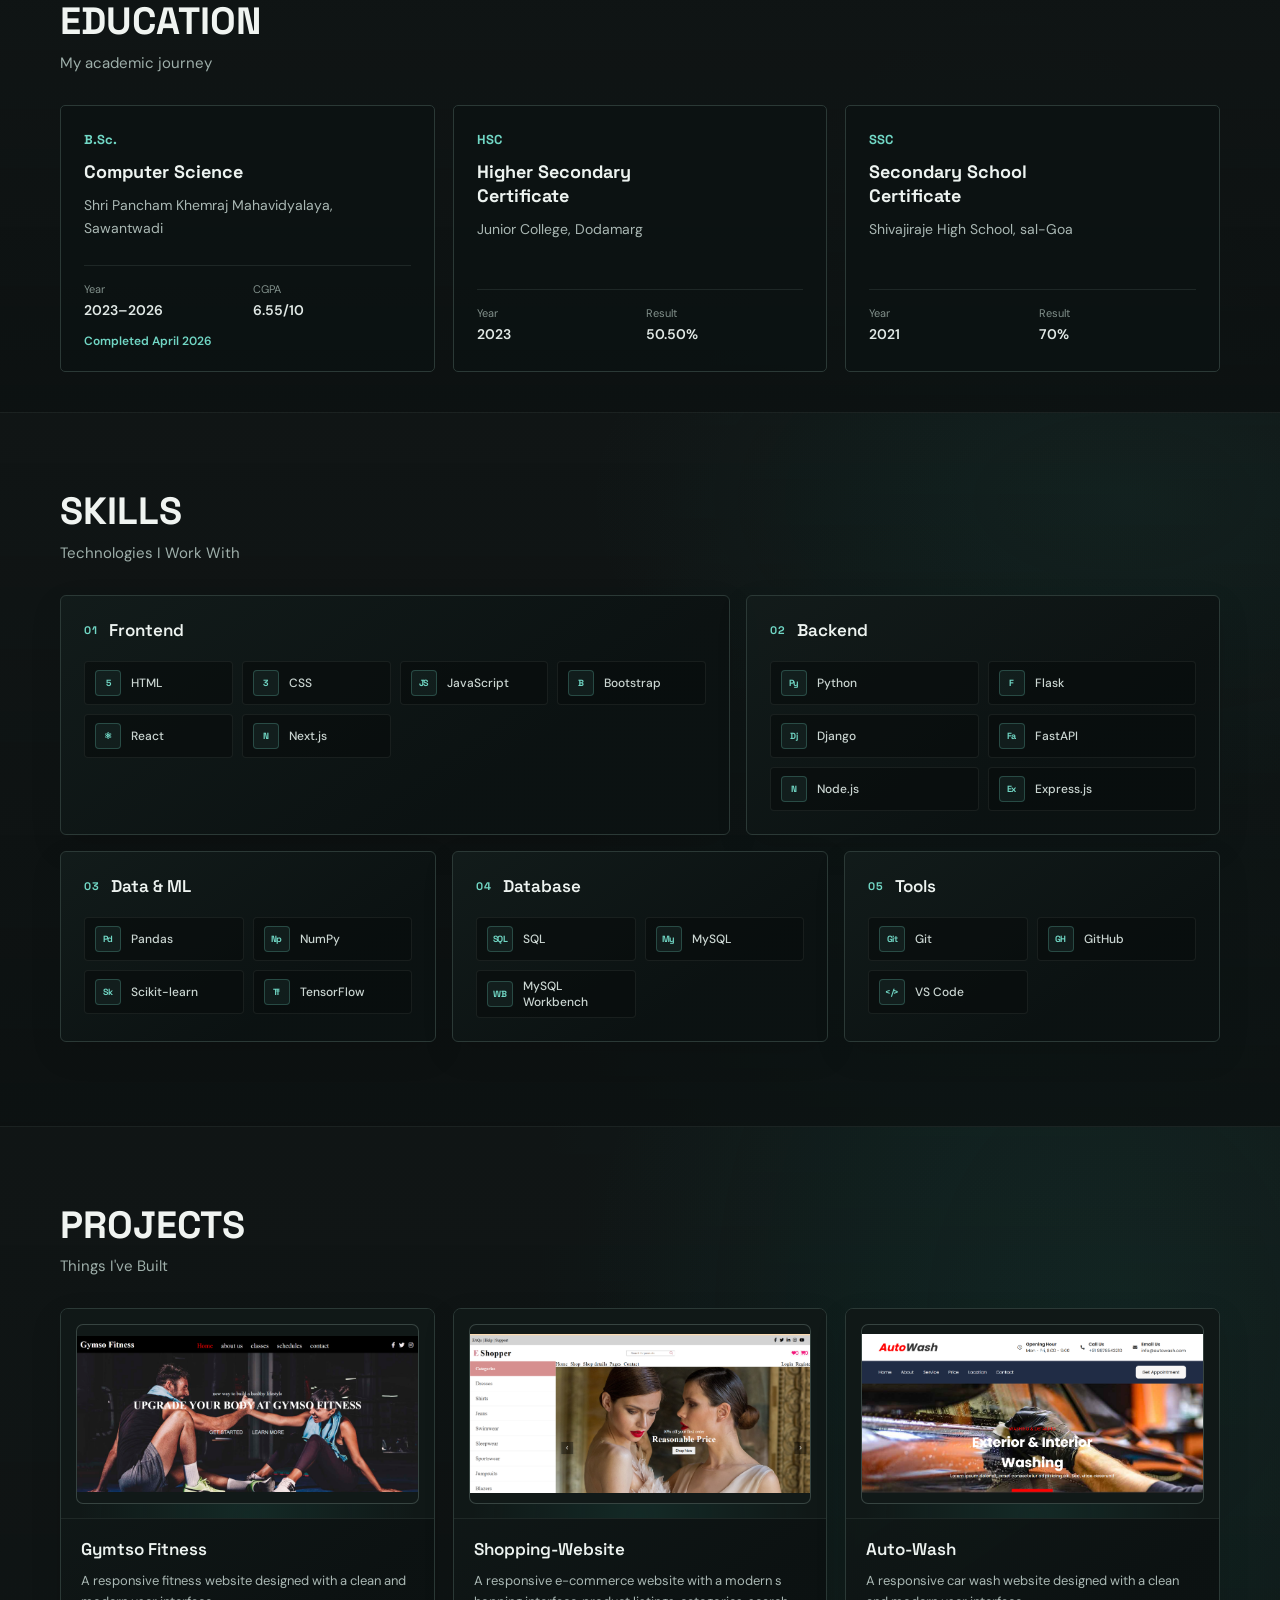
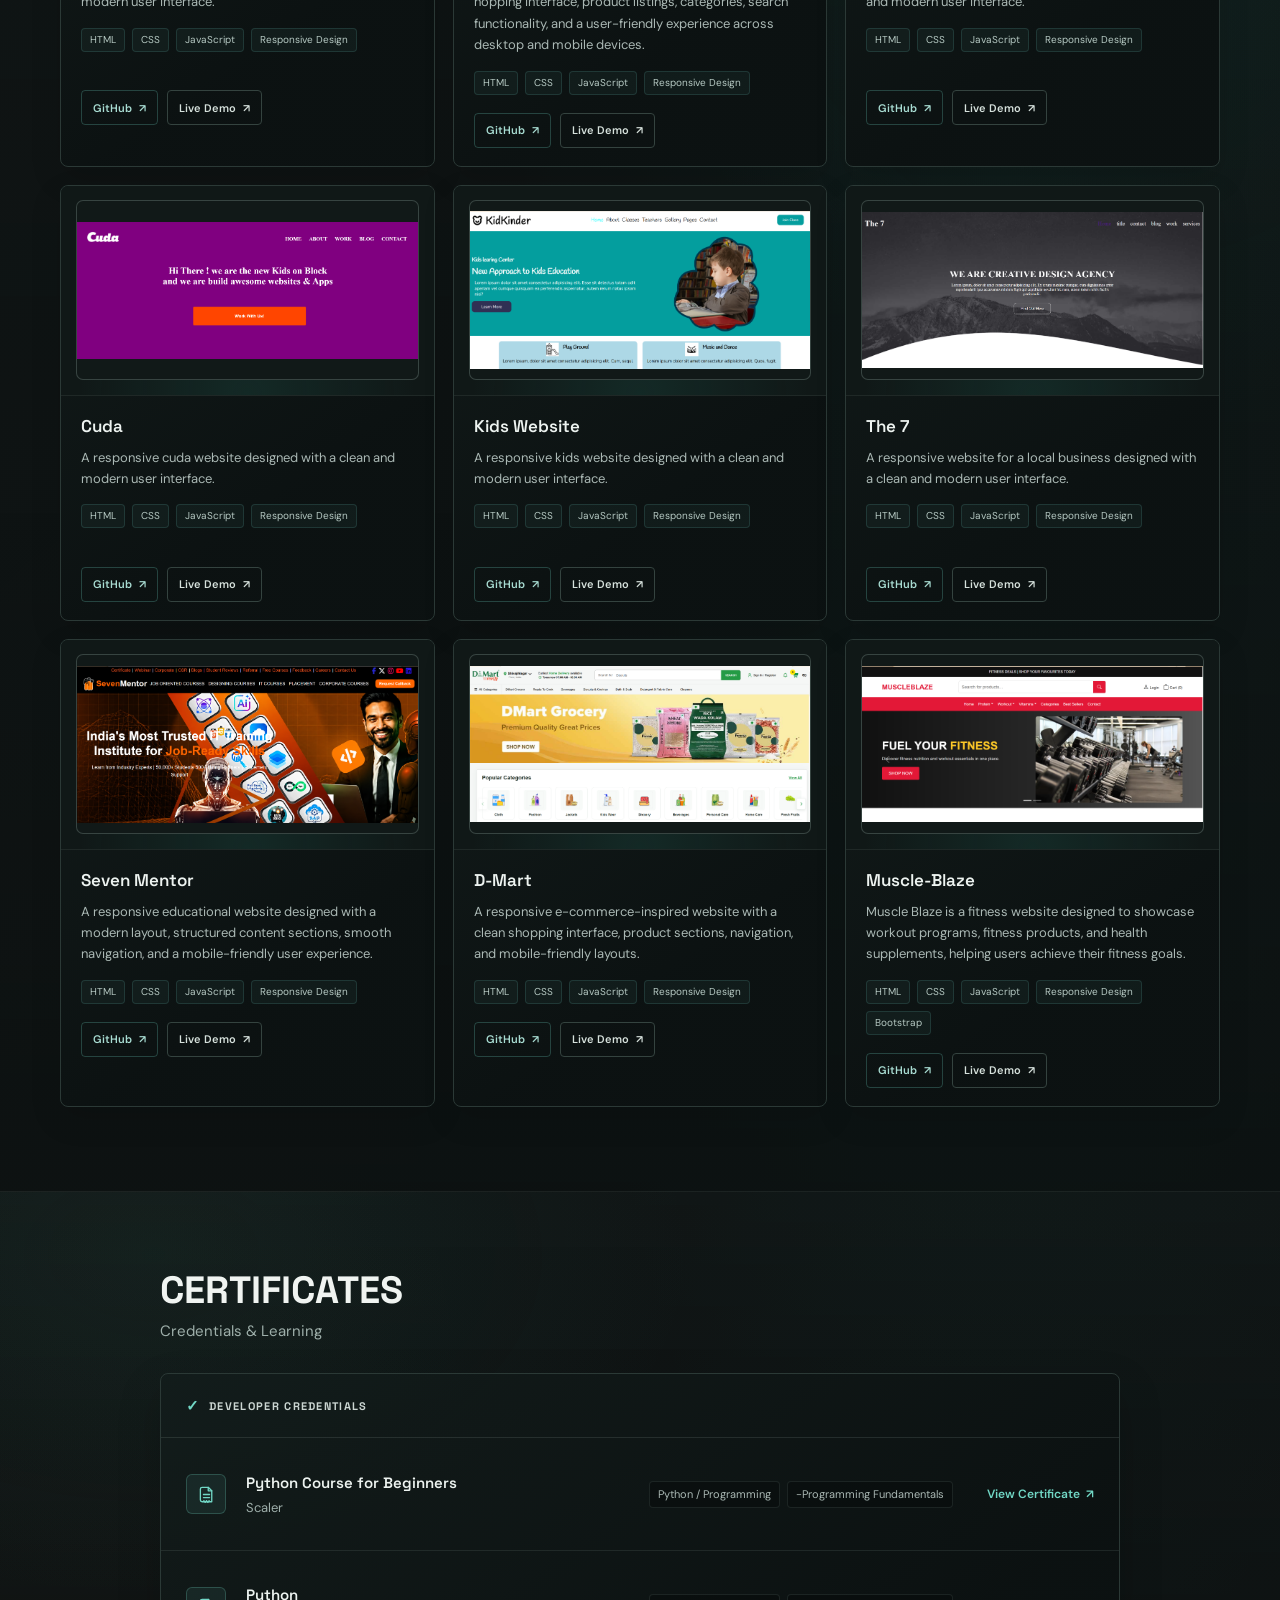
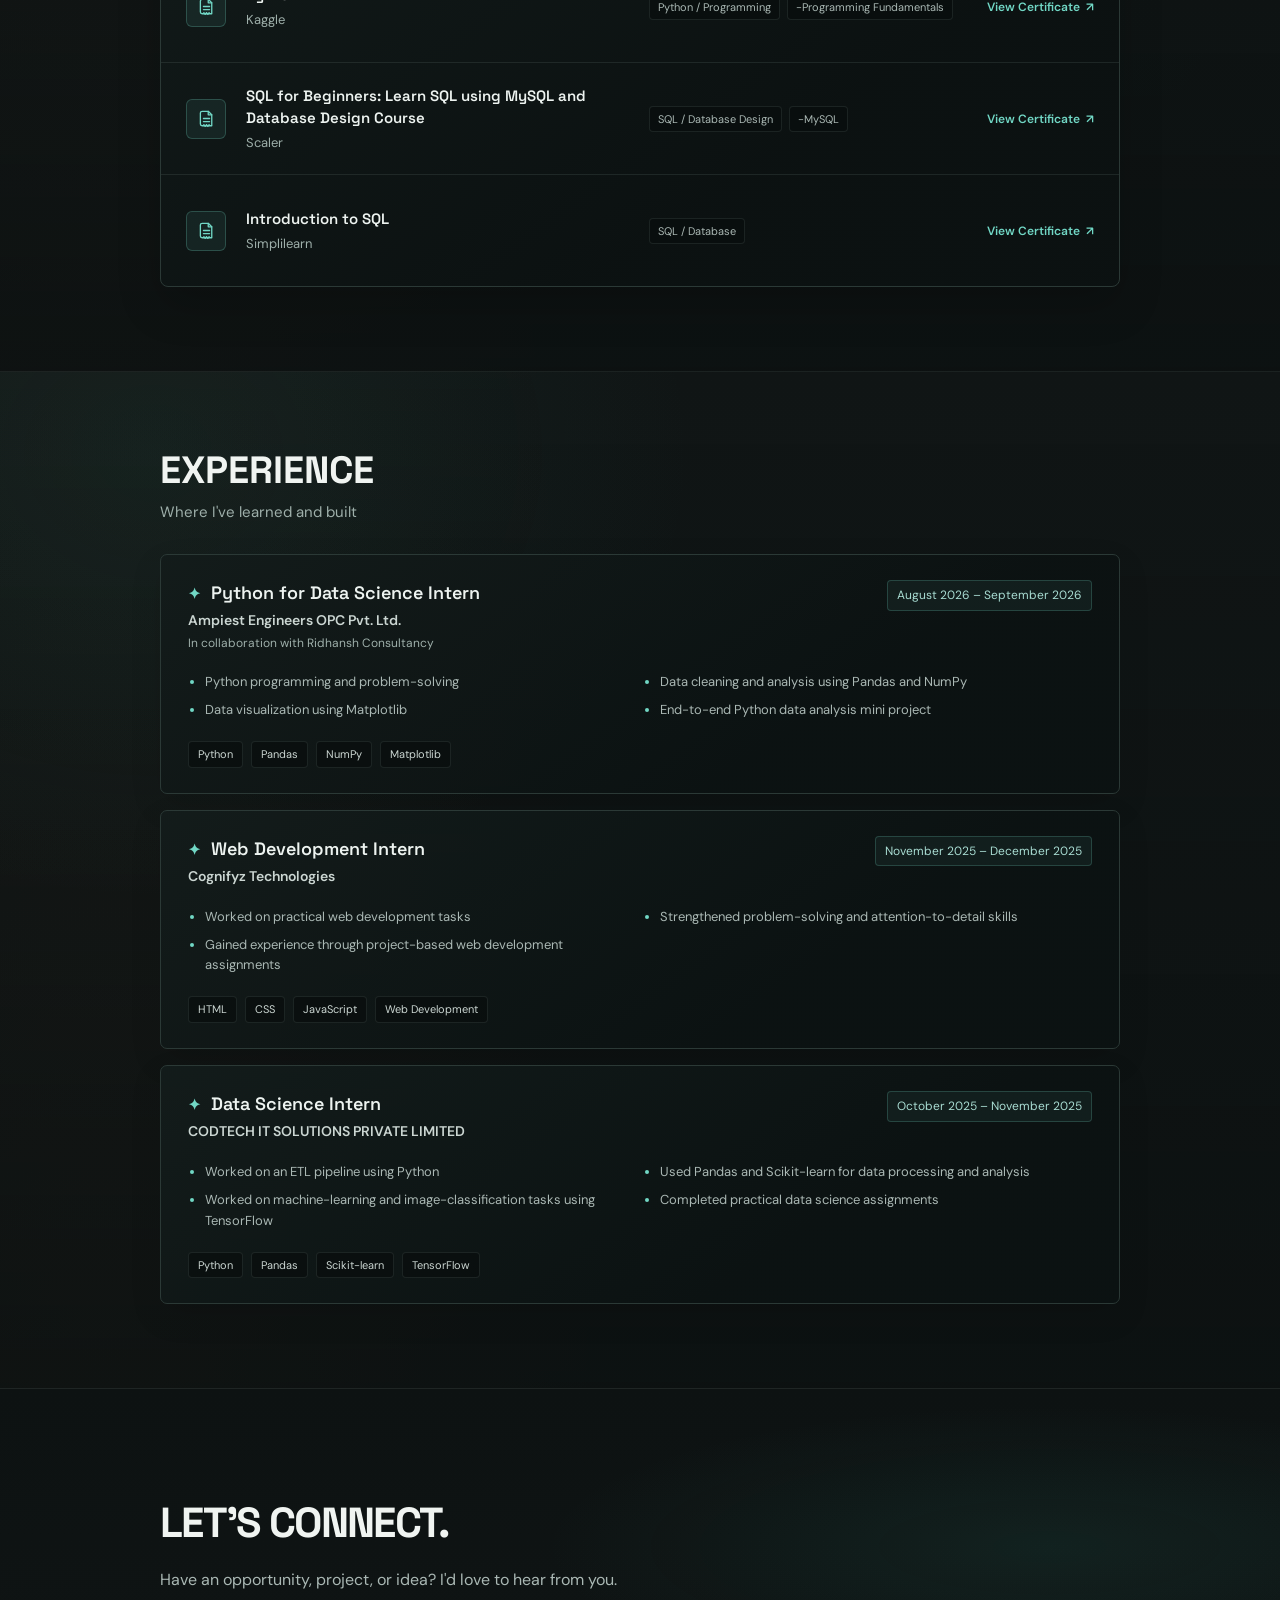
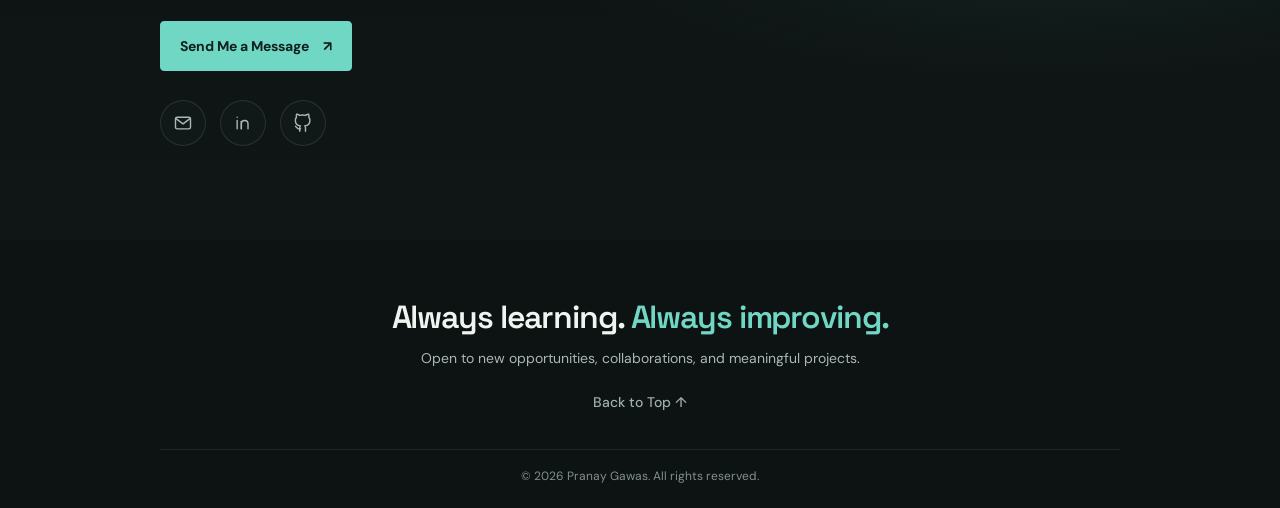
==== commit 34d69fc1: "Update index.html" ====
--- a/index.html
+++ b/index.html
@@ -4,6 +4,17 @@
     <meta charset="UTF-8">
     <meta name="viewport" content="width=device-width, initial-scale=1.0">
     <title>Pranay Gawas | Full Stack Developer &amp; Data Scientist</title>
+       <meta name="description" content="Explore the portfolio of Pranay Gawas, a Full Stack Web Developer and Data Scientist from Pune, India. Discover web development projects, technical skills, experience, education and certifications.">
+    <meta name="author" content="Pranay Gawas">
+    <meta name="robots" content="index, follow">
+    <link rel="canonical" href="https://pranay0921.github.io/pranay-portfolio/">
+    <meta property="og:title" content="Pranay Gawas | Full Stack Web Developer &amp; Data Scientist">
+    <meta property="og:description" content="Explore the portfolio of Pranay Gawas, a Full Stack Web Developer and Data Scientist from Pune, India. Discover web development projects, technical skills, experience, education and certifications.">
+    <meta property="og:url" content="https://pranay0921.github.io/pranay-portfolio/">
+    <meta property="og:type" content="website">
+    <meta name="twitter:card" content="summary">
+    <meta name="twitter:title" content="Pranay Gawas | Full Stack Web Developer &amp; Data Scientist">
+    <meta name="twitter:description" content="Explore the portfolio of Pranay Gawas, a Full Stack Web Developer and Data Scientist from Pune, India. Discover web development projects, technical skills, experience, education and certifications.">
     <link rel="stylesheet" href="style.css">
     <link rel="preconnect" href="https://fonts.googleapis.com">
     <link rel="preconnect" href="https://fonts.gstatic.com" crossorigin>
--- a/style.css
+++ b/style.css
@@ -5,9 +5,29 @@
     box-sizing: border-box;
 }
 
+
 html {
-    scroll-behavior: smooth;
-    scroll-padding-top: 82px;
+    scrollbar-width: thin;
+    scrollbar-color: #3B8F68 #101414;
+}
+
+/* Chrome, Edge, and Safari */
+html::-webkit-scrollbar {
+    width: 8px;
+}
+
+html::-webkit-scrollbar-track {
+    background: #101414;
+}
+
+html::-webkit-scrollbar-thumb {
+    background: #3B8F68;
+    border: 2px solid #101414;
+    border-radius: 10px;
+}
+
+html::-webkit-scrollbar-thumb:hover {
+    background: #65D6A1;
 }
 
 body {
